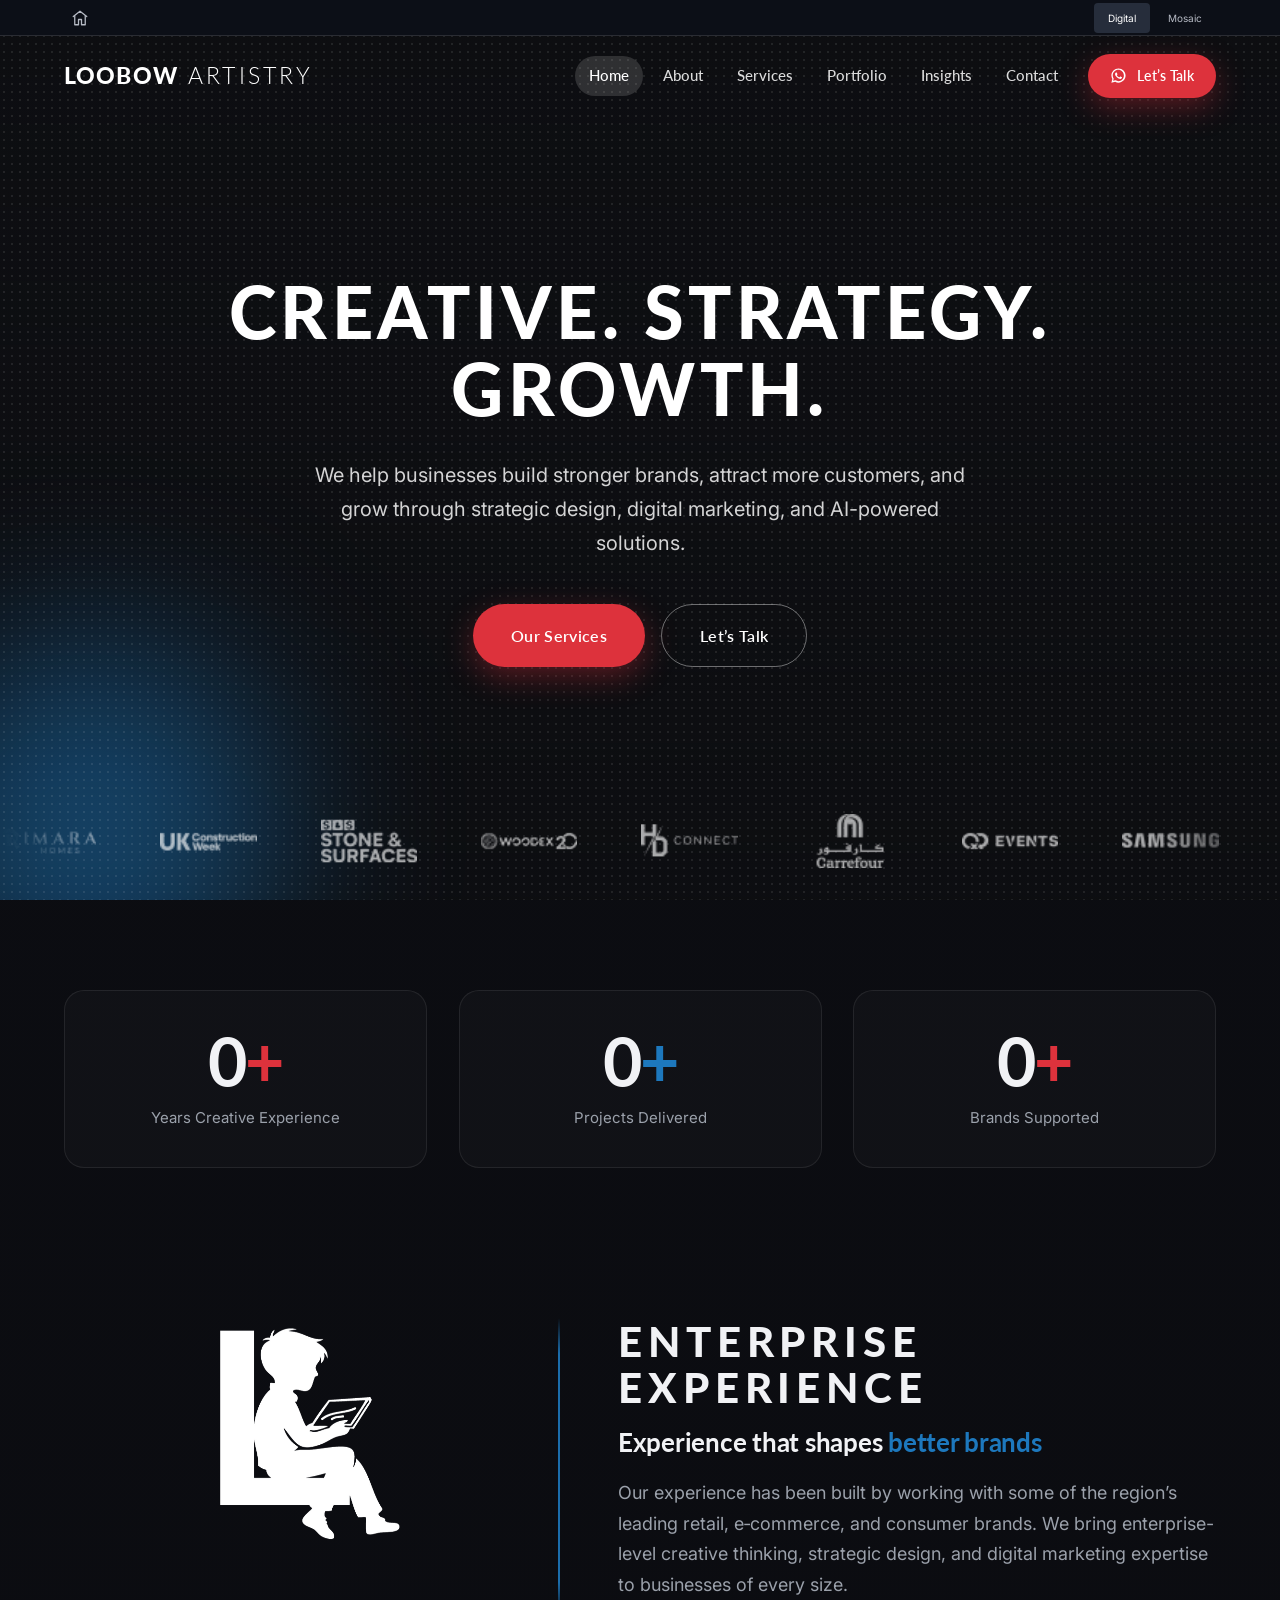
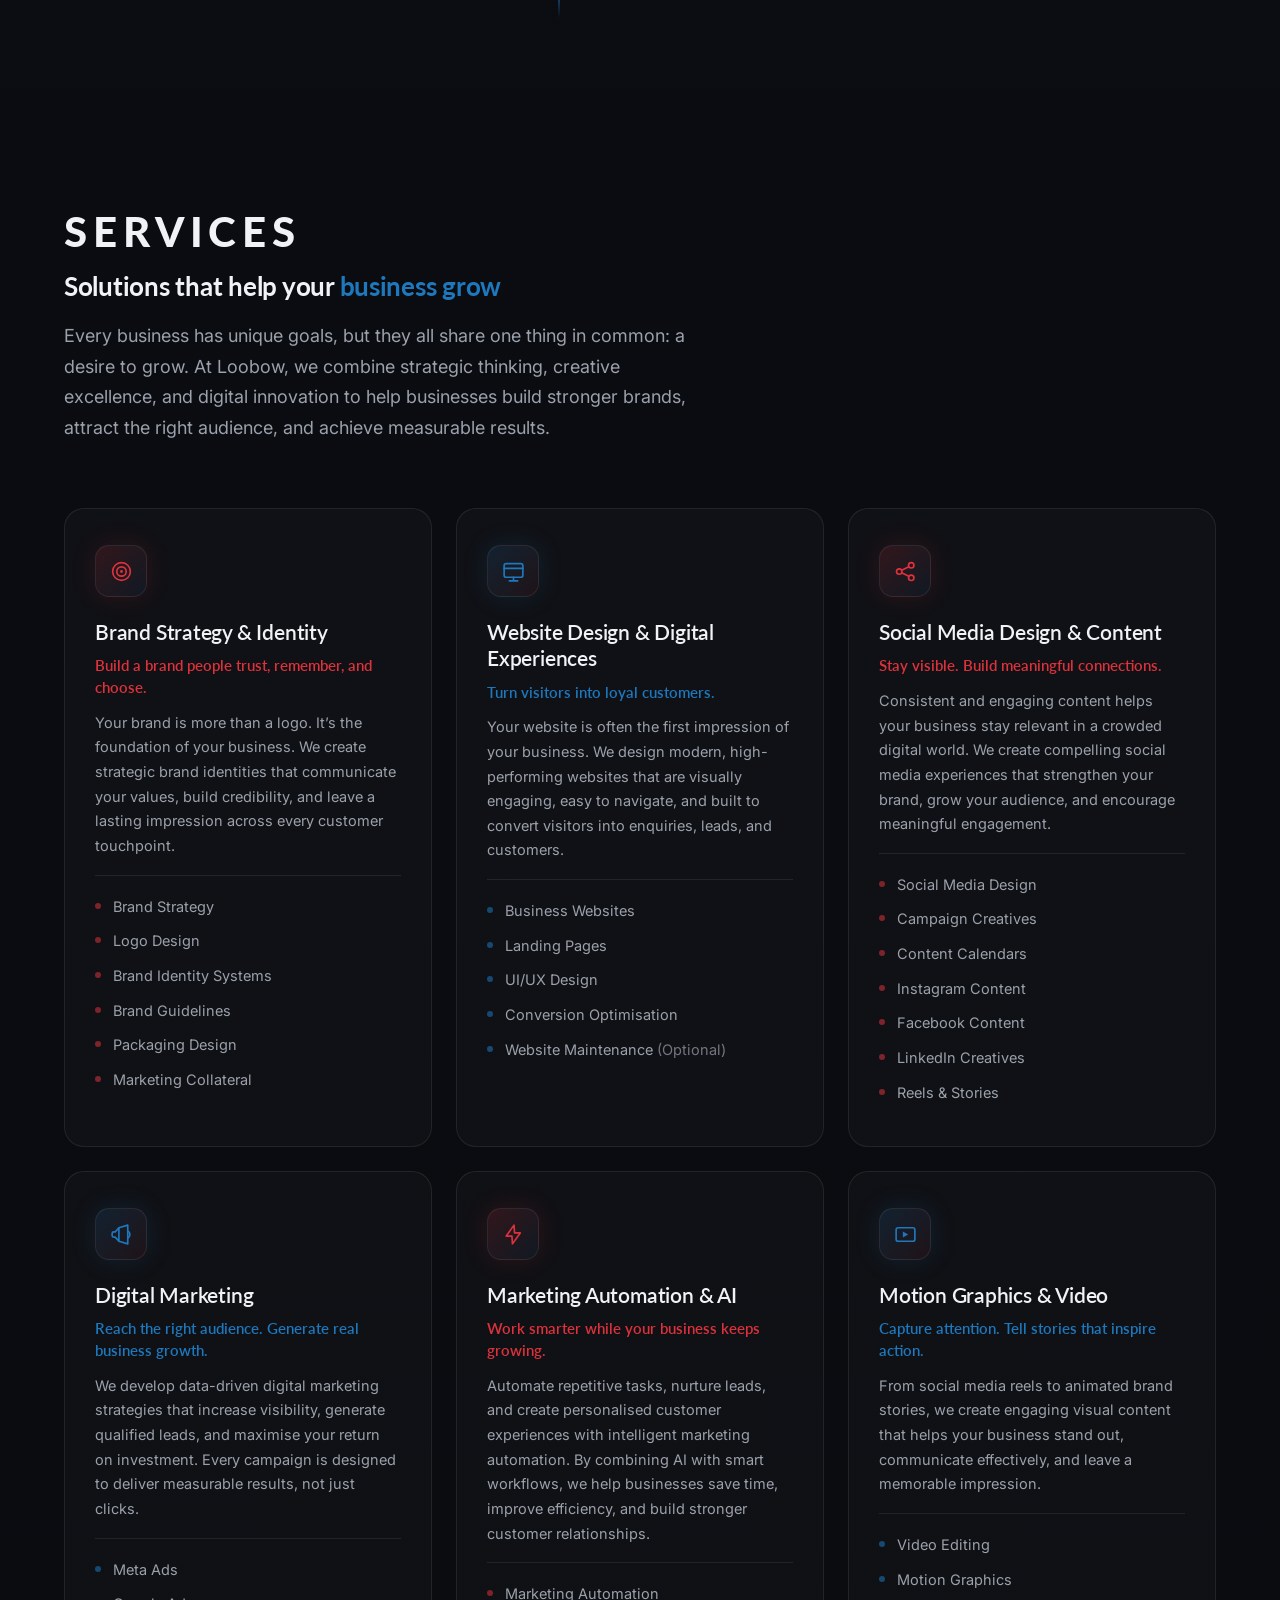
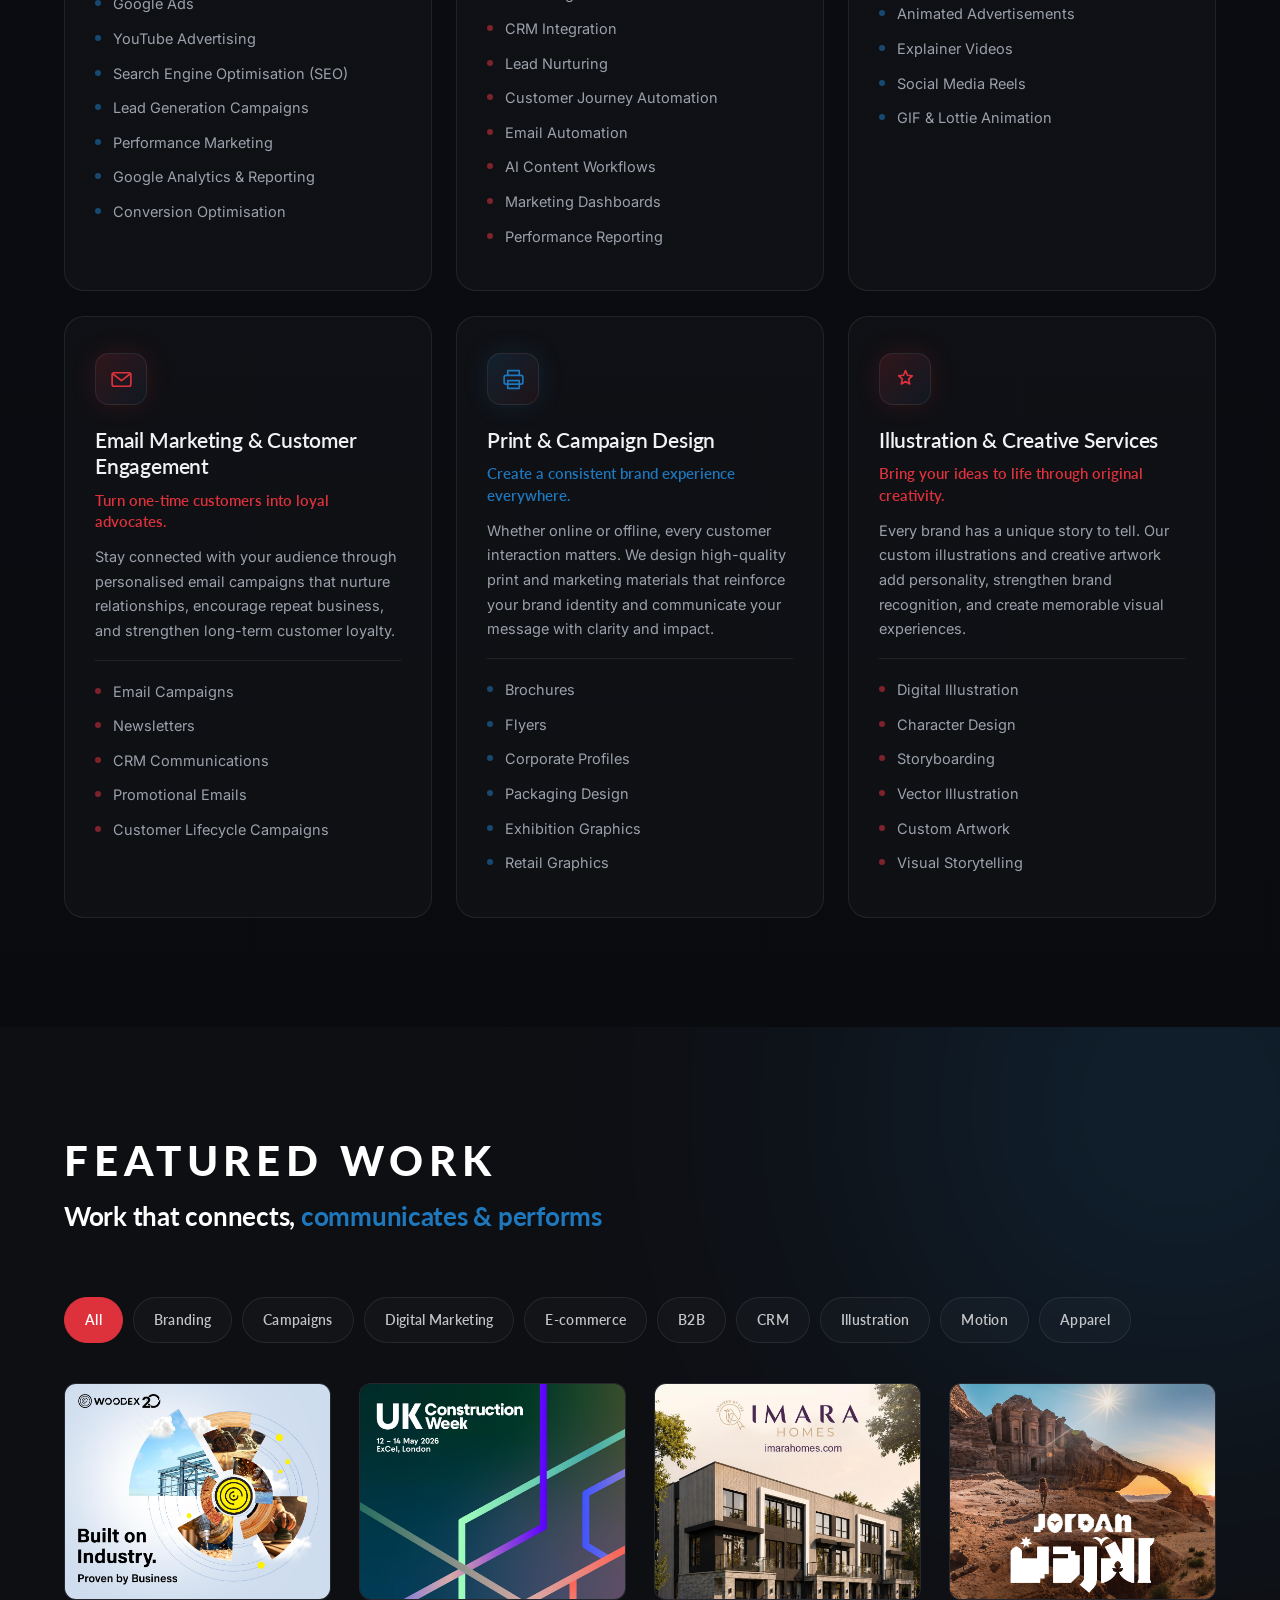
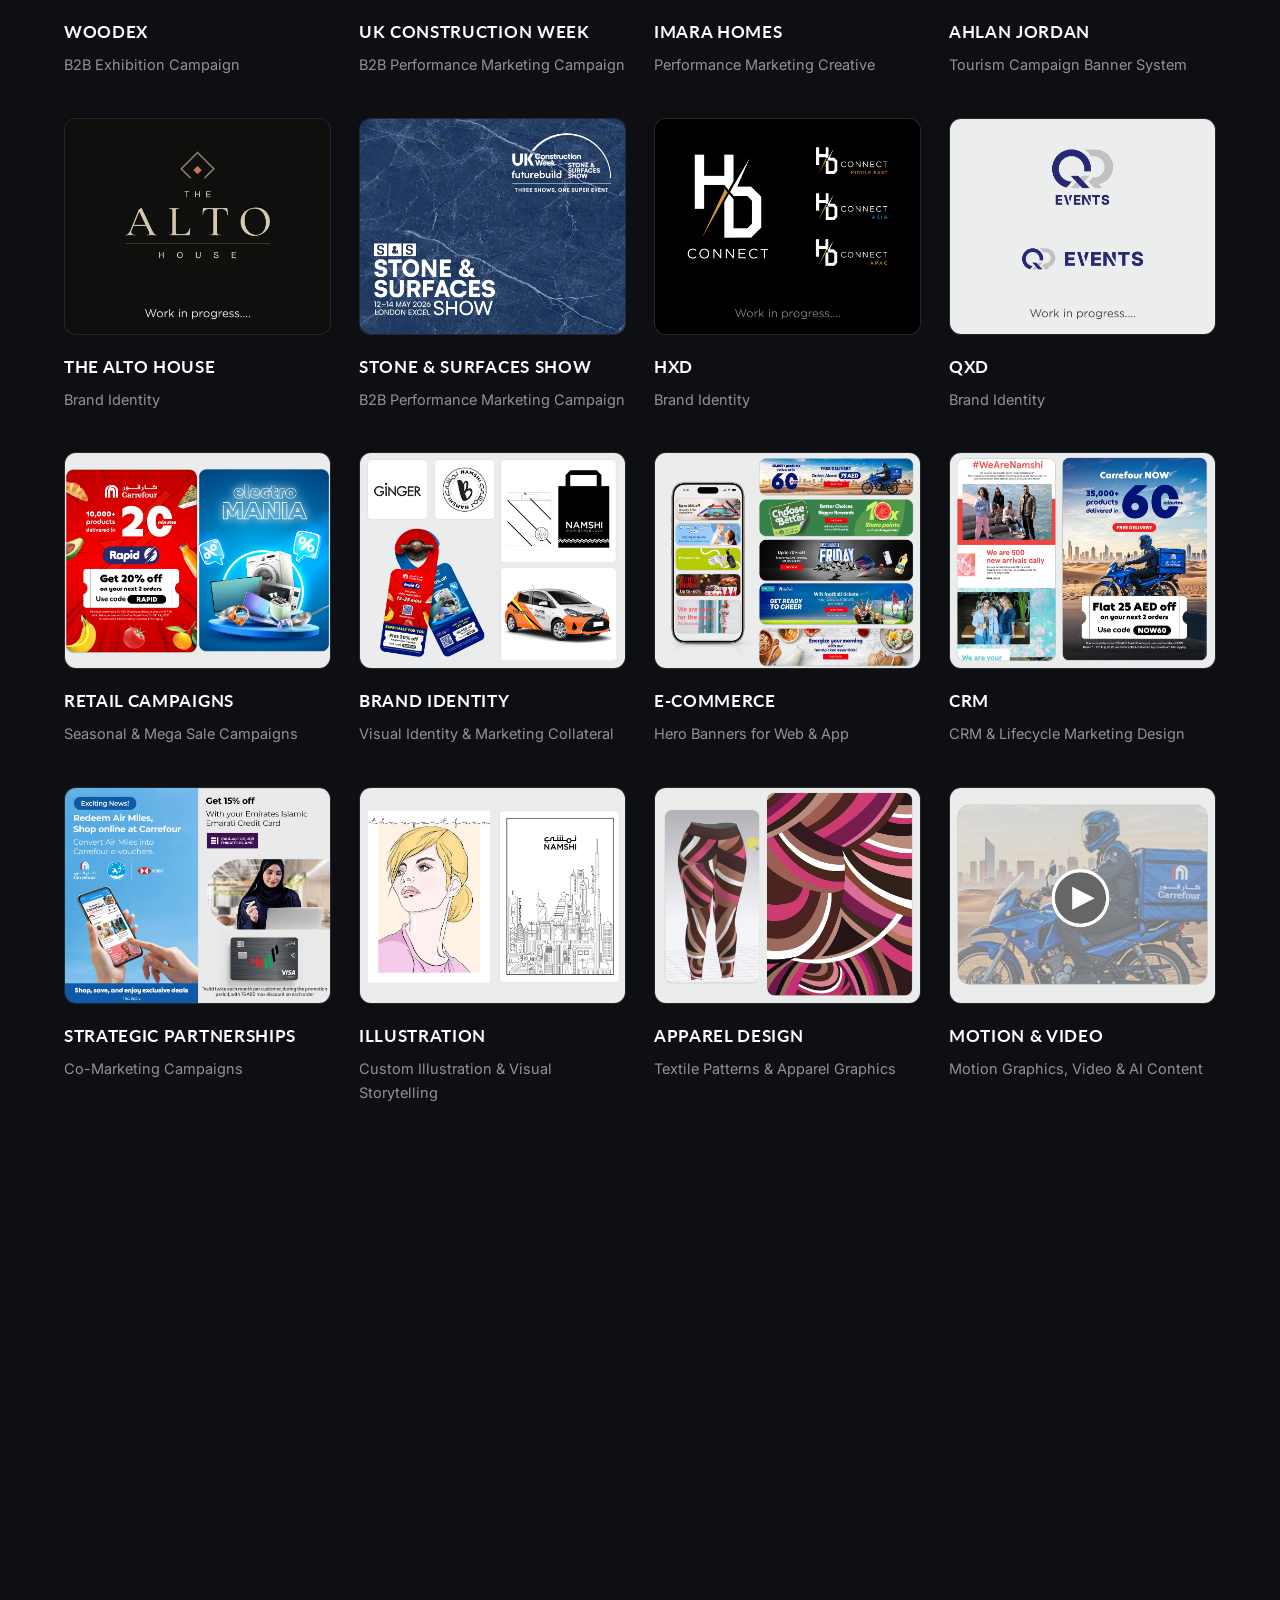
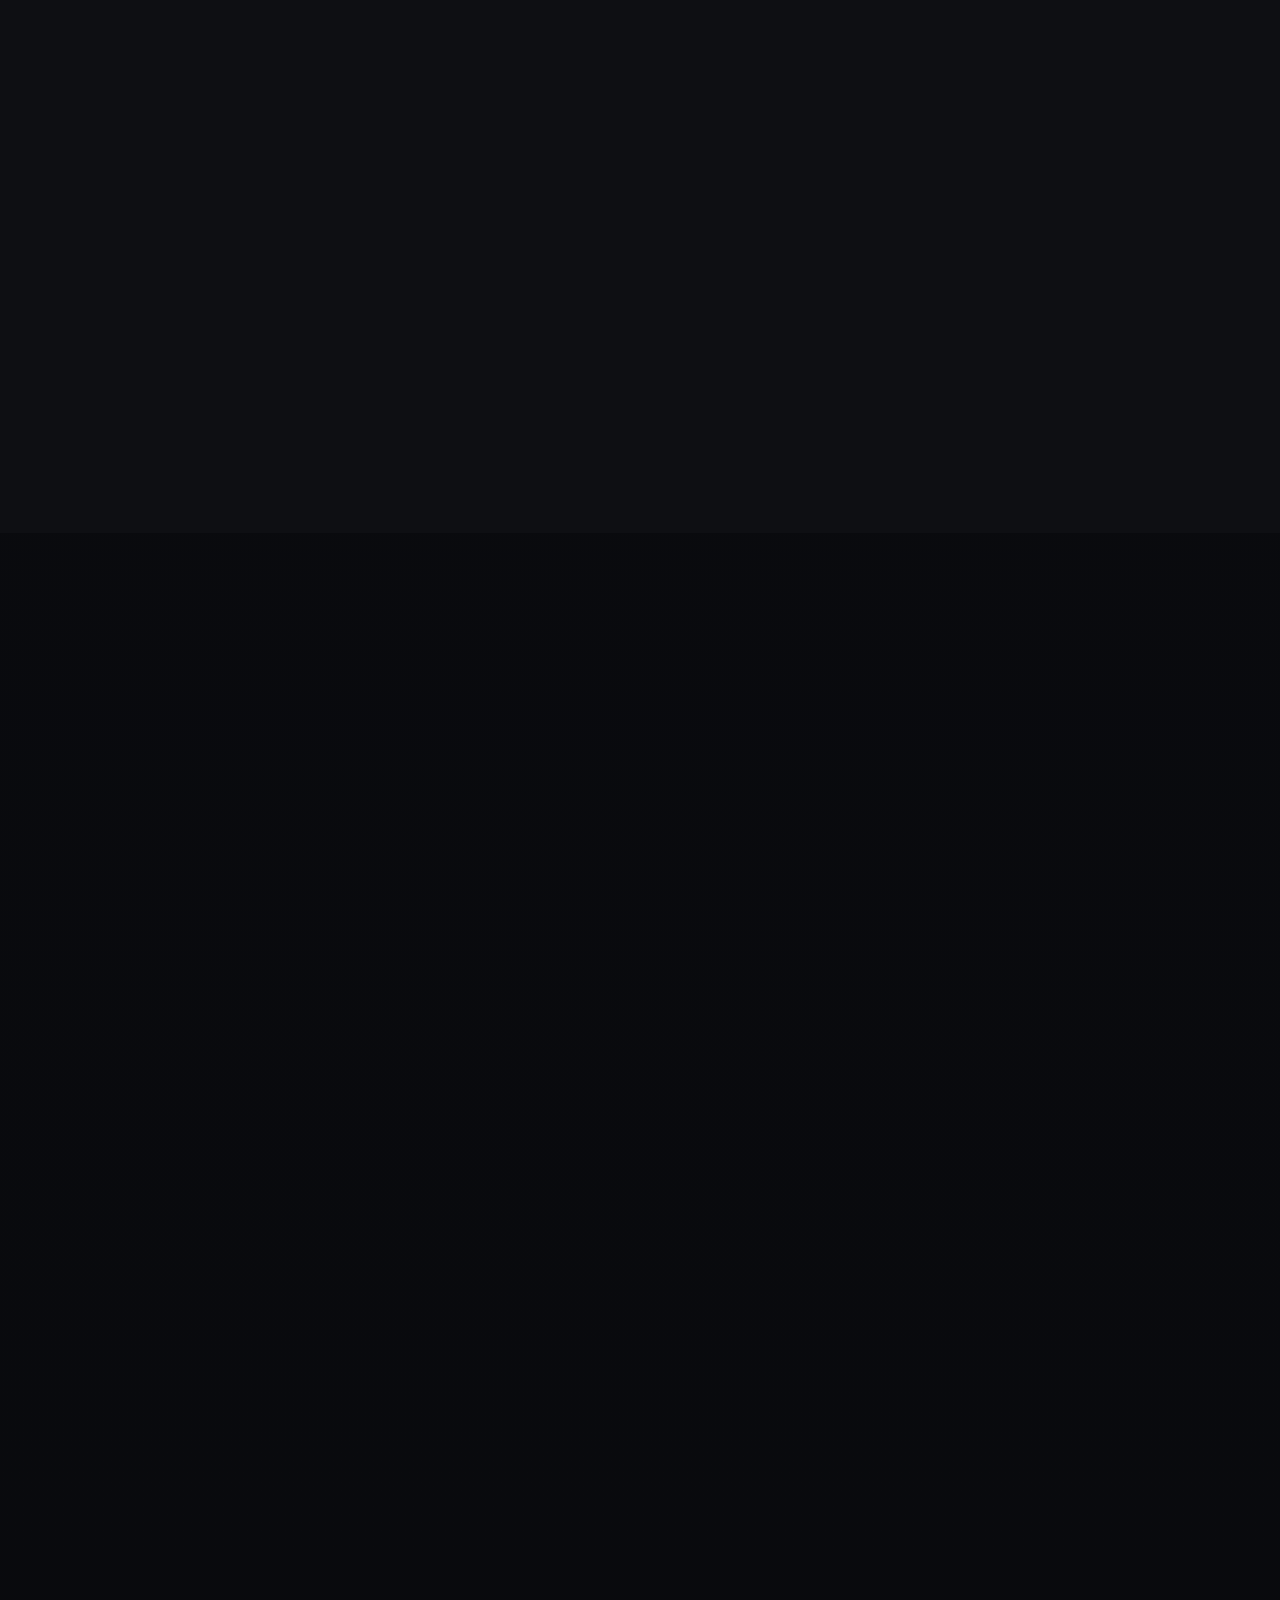
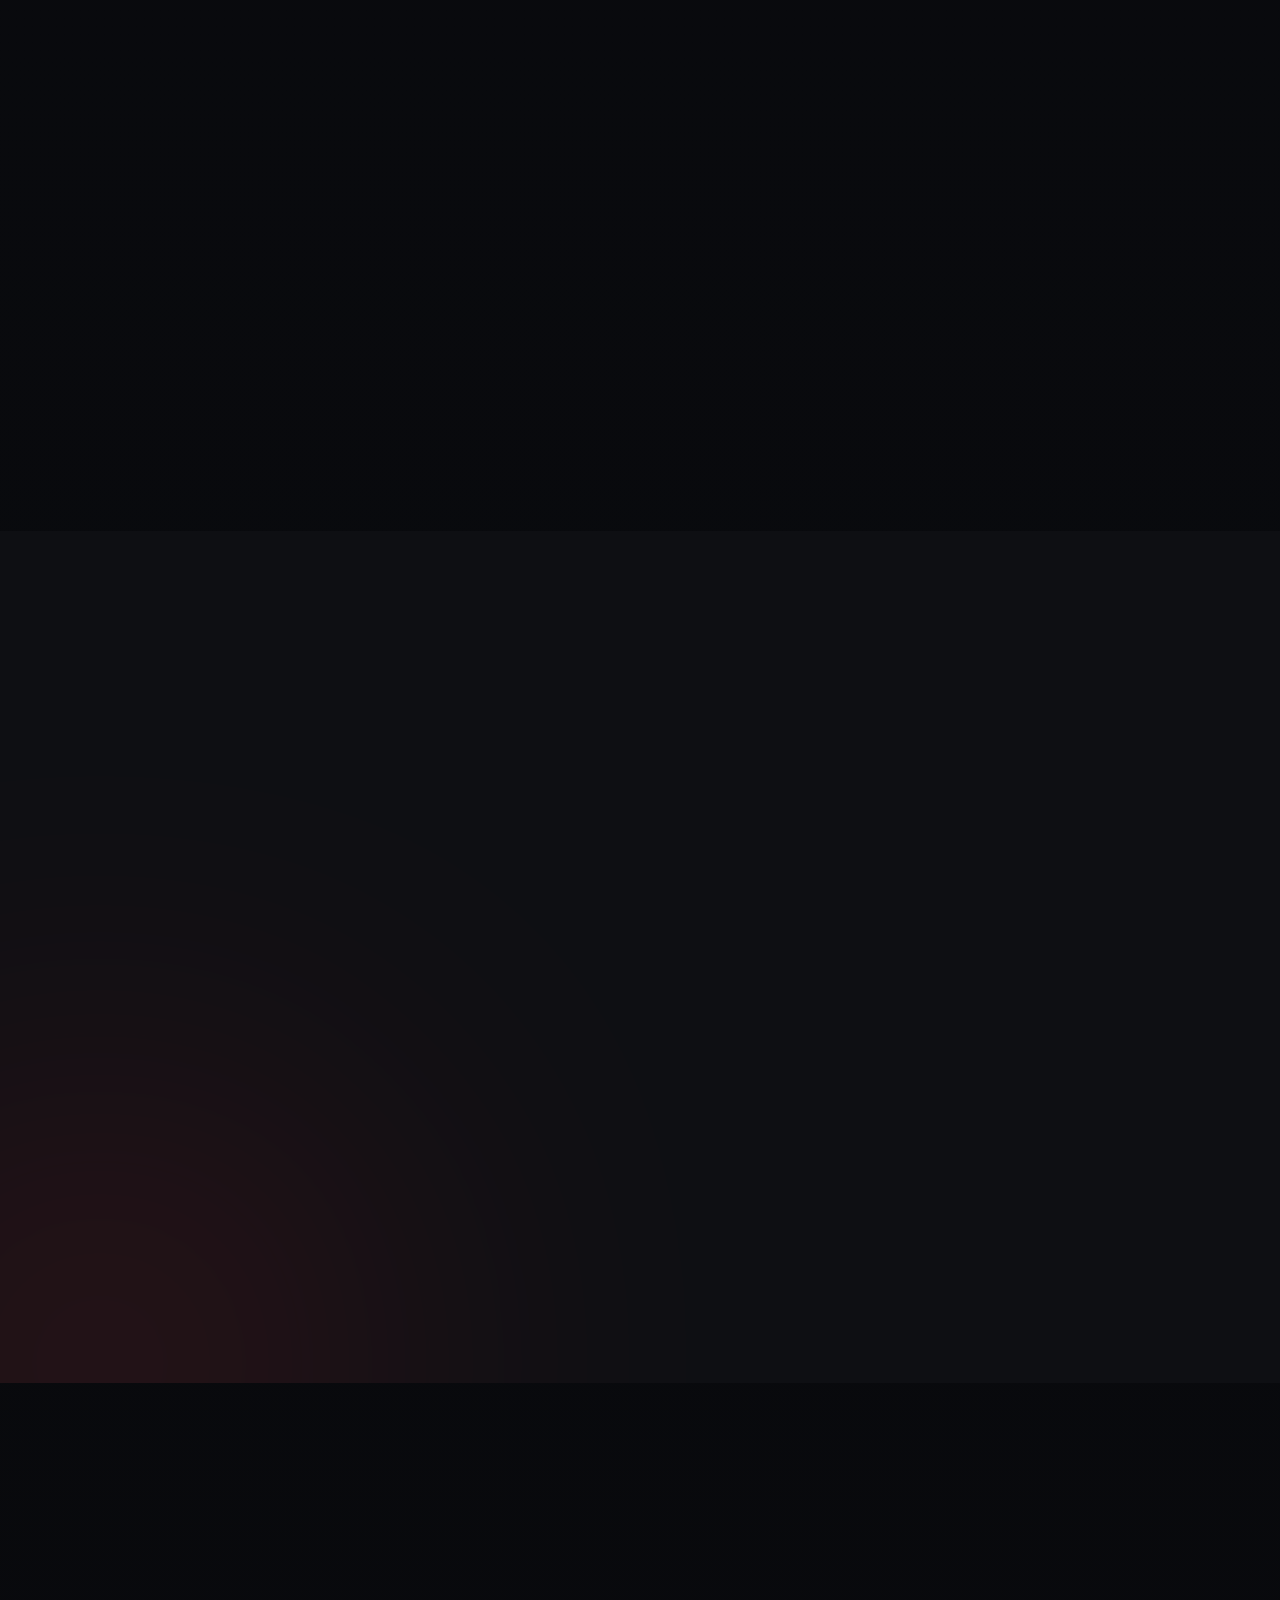
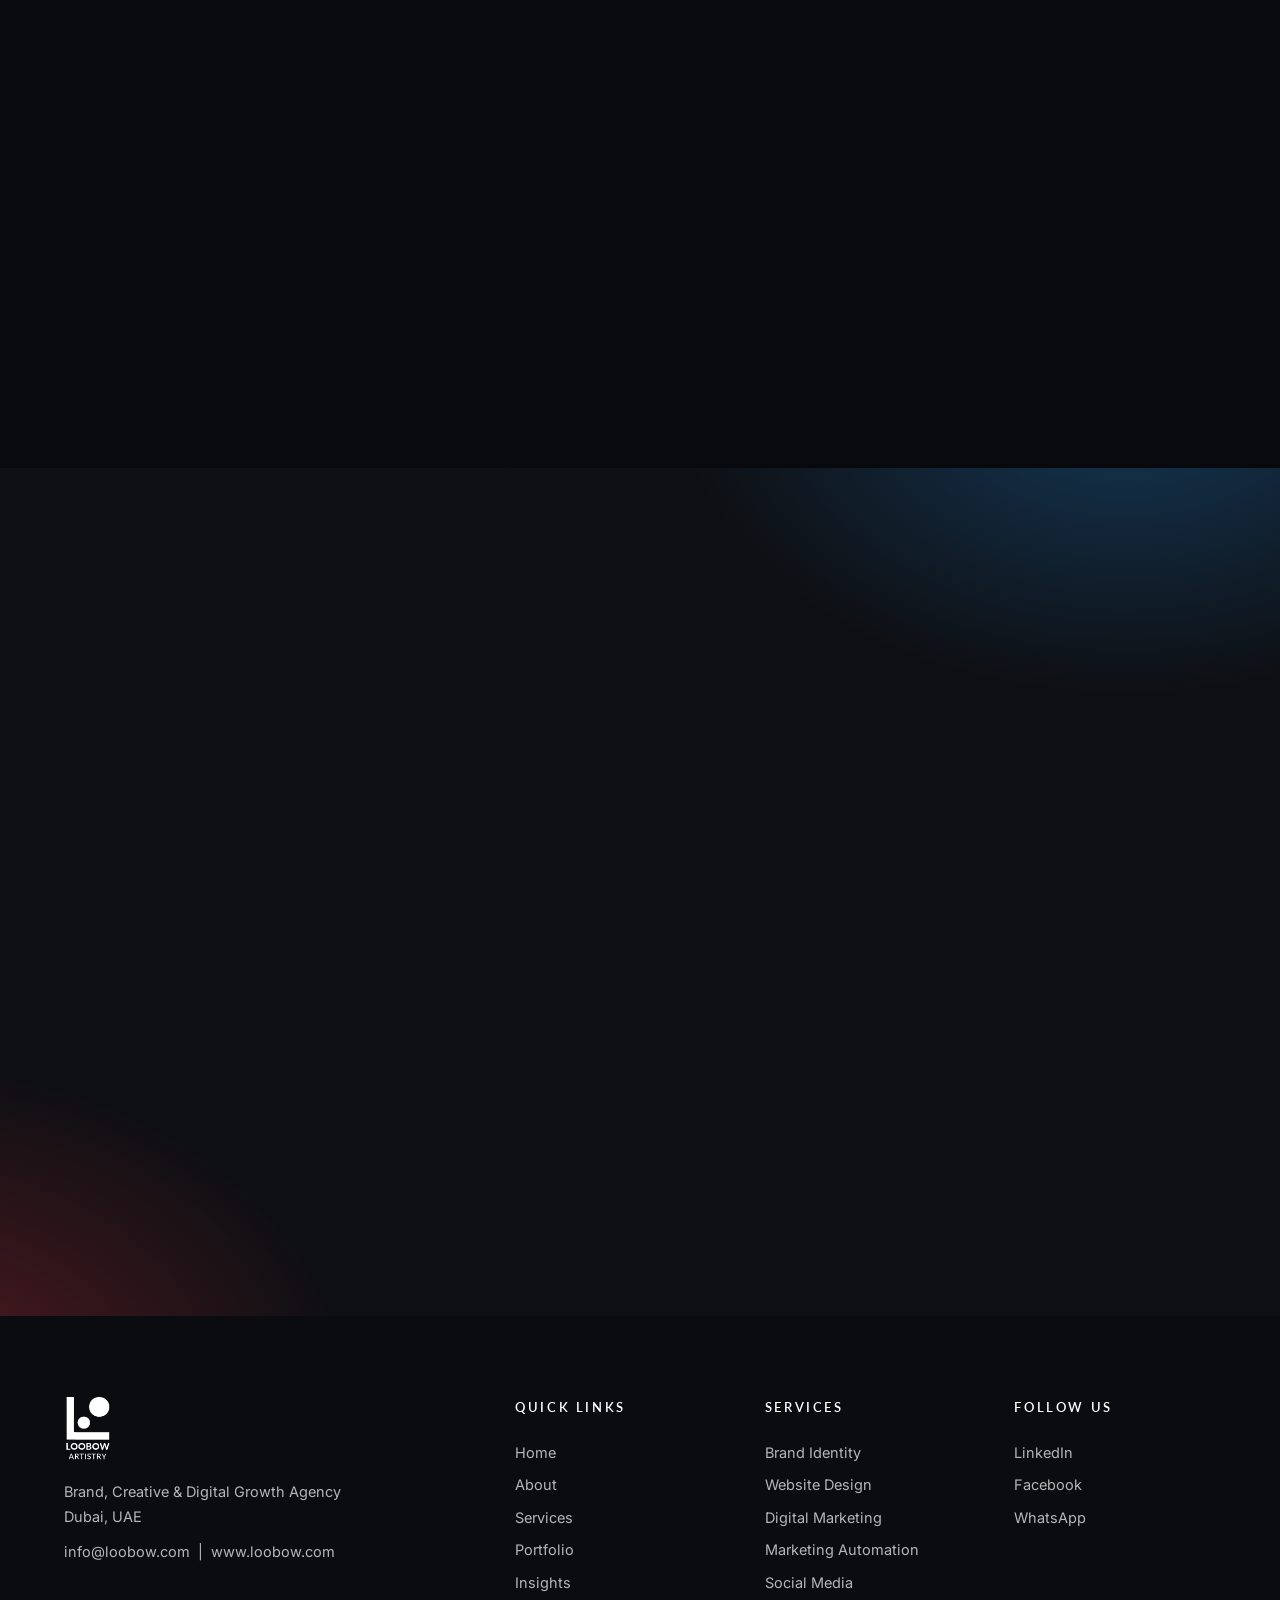
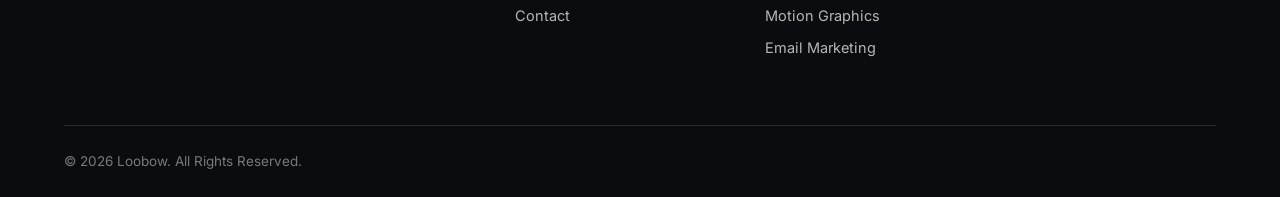
==== digital.html @ 41b62818 "loobow mosaic" ====
<!DOCTYPE html>
<html lang="en">

<head>
  <meta charset="utf-8">
  <title>Loobow — Brand, Creative &amp; Digital Growth Agency</title>
  <meta content="IE=edge" http-equiv="X-UA-Compatible">
  <meta content="width=device-width, initial-scale=1" name="viewport">
  <meta name="description"
    content="Loobow is a brand, creative & digital growth agency in Dubai. We help businesses build stronger brands, attract more customers, and grow through strategic design, digital marketing, and AI-powered solutions.">
  <meta property="og:title" content="Loobow — Brand, Creative & Digital Growth Agency">
  <meta property="og:description"
    content="Creative. Strategy. Growth. Strategic design, digital marketing and AI-powered solutions for businesses of every size.">
  <meta property="og:image" content="https://loobow.com/images/social-preview.png">
  <meta property="og:url" content="https://loobow.com/digital">
  <link rel="canonical" href="https://loobow.com/digital">
  <meta property="og:type" content="website">

  <link rel="icon" href="/favicon.ico" type="image/x-icon">

  <!-- Fonts -->
  <link rel="preconnect" href="https://fonts.googleapis.com">
  <link rel="preconnect" href="https://fonts.gstatic.com" crossorigin>
  <link
    href="https://fonts.googleapis.com/css2?family=Lato:wght@300;400;700;900&family=Inter:wght@400;500;600;700&display=swap"
    rel="stylesheet">
  <link
    href="https://fonts.googleapis.com/css2?family=Inter:ital,opsz,wght@0,14..32,100..900;1,14..32,100..900&display=swap"
    rel="stylesheet">

  <link href="css/agency.css" rel="stylesheet">
  <link href="css/divisions.css" rel="stylesheet">
</head>

<body class="digital-page">

  <nav class="division-bar" aria-label="Loobow divisions">
    <div class="division-bar-inner">
      <a class="division-home" href="/" aria-label="Loobow home" title="Loobow home"><svg viewBox="0 0 24 24" fill="none" stroke="currentColor" stroke-width="1.7" stroke-linecap="round" stroke-linejoin="round" aria-hidden="true" focusable="false"><path d="m3 10 9-7 9 7" /><path d="M5 9v12h5v-7h4v7h5V9" /></svg></a>
      <div class="division-options">
        <a class="division-link" href="/digital" aria-current="page">Digital</a>
        <a class="division-link" href="/mosaic">Mosaic</a>
      </div>
    </div>
  </nav>

  <!-- ======= PRELOADER ======= -->
  <div id="preloader">
    <video autoplay muted loop playsinline aria-label="Loading Loobow">
      <source src="images/mockup_454_825.webm" type="video/webm">
    </video>
  </div>

  <!-- ======= HEADER ======= -->
  <header class="site-header" id="siteHeader">
    <div class="header-inner">
      <a href="#home" class="brand" data-scroll aria-label="Loobow Artistry — home">
        <span class="brand-text">LOOBOW<em>ARTISTRY</em></span>
      </a>

      <nav class="main-nav" id="mainNav" aria-label="Primary">
        <a href="#home" data-scroll class="nav-link is-active">Home</a>
        <a href="#about" data-scroll class="nav-link">About</a>
        <a href="#services" data-scroll class="nav-link">Services</a>
        <a href="#work" data-scroll class="nav-link">Portfolio</a>
        <a href="#insights" data-scroll class="nav-link">Insights</a>
        <a href="#contact" data-scroll class="nav-link">Contact</a>
        <a href="https://wa.me/971557991690" target="_blank" rel="noopener" class="btn btn-primary btn-nav">
          <svg class="wa-icon" xmlns="http://www.w3.org/2000/svg" viewBox="0 0 32 32" fill="currentColor"
            aria-hidden="true">
            <path
              d="M16 2.667c-7.36 0-13.333 5.973-13.333 13.333 0 2.347.64 4.64 1.84 6.64l-1.92 7.04 7.2-1.893c1.92 1.067 4.093 1.627 6.213 1.627 7.36 0 13.333-5.973 13.333-13.333S23.36 2.667 16 2.667zm0 24c-1.947 0-3.84-.52-5.493-1.507l-.4-.24-4.267 1.12 1.147-4.147-.267-.427c-1.04-1.667-1.6-3.587-1.6-5.6 0-5.787 4.72-10.507 10.507-10.507s10.507 4.72 10.507 10.507S21.787 26.667 16 26.667zm5.867-7.627c-.32-.16-1.893-.933-2.187-1.04-.293-.107-.507-.16-.72.16-.213.32-.827 1.04-1.013 1.253-.187.213-.373.24-.693.08-.32-.16-1.347-.497-2.56-1.587-.947-.84-1.587-1.88-1.773-2.2-.187-.32-.02-.493.14-.653.147-.147.32-.373.48-.56.16-.187.213-.32.32-.533.107-.213.053-.4-.027-.56-.08-.16-.72-1.733-.987-2.373-.26-.627-.52-.547-.72-.547-.187 0-.4-.027-.613-.027-.213 0-.56.08-.853.4-.293.32-1.12 1.093-1.12 2.667 0 1.573 1.147 3.093 1.307 3.307.16.213 2.253 3.44 5.467 4.827.76.327 1.353.52 1.813.667.76.24 1.453.207 2 .127.613-.093 1.893-.773 2.16-1.52.267-.747.267-1.387.187-1.52-.08-.133-.293-.213-.613-.373z" />
          </svg>
          Let&rsquo;s Talk
        </a>
      </nav>

      <button class="nav-toggle" id="navToggle" aria-label="Open menu" aria-expanded="false">
        <span></span><span></span><span></span>
      </button>
    </div>
  </header>

  <!-- ======= HERO ======= -->
  <section class="hero" id="home">
    <div class="hero-bg" aria-hidden="true">
      <video class="hero-bg-image" autoplay muted loop playsinline preload="auto"
        poster="images/herobanner.jpeg">
        <source src="images/option2_vdo.mp4" type="video/mp4">
      </video>
      <!-- Existing dark/color overlay -->
    <div class="hero-bg-overlay"></div>
    
    <!-- ADD THIS LINE FOR THE DOTS EFFECT -->
    <div class="hero-dots-overlay"></div>
    
    <span class="hero-orb hero-orb--blue"></span>
    </div>

    <div class="container hero-content">
      <h1 class="hero-title reveal">Creative. Strategy. Growth.</h1>

      <p class="hero-sub reveal" style="--d:.12s">
        We help businesses build stronger brands, attract more customers, and grow through
        strategic design, digital marketing, and AI-powered solutions.
      </p>

      <div class="hero-actions reveal" style="--d:.24s">
        <a href="#services" data-scroll class="btn btn-primary btn-lg">Our Services</a>
        <a href="#contact" data-scroll class="btn btn-ghost btn-lg">Let&rsquo;s Talk</a>
      </div>
    </div>

    <div class="hero-logos" aria-label="Clients we&rsquo;ve worked with">
      <div class="hero-logos-track">
        <img src="images/Clients_loobow/01_Imara%20homes.png" alt="Imara Homes">
        <img src="images/Clients_loobow/02_UKCW.png" alt="UK Construction Week">
        <img src="images/Clients_loobow/03_S&amp;S.png" alt="Stone &amp; Surfaces Show">
        <img src="images/Clients_loobow/04_Woodex.png" alt="Woodex">
        <img src="images/Clients_loobow/05_HXD.png" alt="HxD">
        <img src="images/Clients_loobow/06_carrefour.png" alt="Carrefour">
        <img src="images/Clients_loobow/07_QXD.png" alt="QxD">
        <img src="images/Clients_loobow/08_Samsung.png" alt="Samsung">
        <img src="images/Clients_loobow/08_almureb.png" alt="Al Mureb">
        <img src="images/Clients_loobow/09_baskinrobbins.png" alt="Baskin Robbins">
        <img src="images/Clients_loobow/10_Namshi.png" alt="Namshi">
        <img src="images/Clients_loobow/11_nescafe.png" alt="Nescafé">
        <img src="images/Clients_loobow/12_nestle.png" alt="Nestlé">
        <!-- duplicate set, hidden from a11y tree: makes the -50% loop seamless -->
        <img src="images/Clients_loobow/01_Imara%20homes.png" alt="" aria-hidden="true">
        <img src="images/Clients_loobow/02_UKCW.png" alt="" aria-hidden="true">
        <img src="images/Clients_loobow/03_S&amp;S.png" alt="" aria-hidden="true">
        <img src="images/Clients_loobow/04_Woodex.png" alt="" aria-hidden="true">
        <img src="images/Clients_loobow/05_HXD.png" alt="" aria-hidden="true">
        <img src="images/Clients_loobow/06_carrefour.png" alt="" aria-hidden="true">
        <img src="images/Clients_loobow/07_QXD.png" alt="" aria-hidden="true">
        <img src="images/Clients_loobow/08_Samsung.png" alt="" aria-hidden="true">
        <img src="images/Clients_loobow/08_almureb.png" alt="" aria-hidden="true">
        <img src="images/Clients_loobow/09_baskinrobbins.png" alt="" aria-hidden="true">
        <img src="images/Clients_loobow/10_Namshi.png" alt="" aria-hidden="true">
        <img src="images/Clients_loobow/11_nescafe.png" alt="" aria-hidden="true">
        <img src="images/Clients_loobow/12_nestle.png" alt="" aria-hidden="true">
      </div>
    </div>
  </section>

  <!-- ======= TRUST INDICATORS ======= -->
  <section class="stats" id="stats">
    <div class="container">
      <div class="stats-grid">
        <div class="stat reveal">
          <div class="stat-number"><span class="count" data-count="10">0</span><span class="stat-plus">+</span></div>
          <p class="stat-label">Years Creative Experience</p>
        </div>
        <div class="stat reveal" style="--d:.1s">
          <div class="stat-number"><span class="count" data-count="150">0</span><span class="stat-plus">+</span></div>
          <p class="stat-label">Projects Delivered</p>
        </div>
        <div class="stat reveal" style="--d:.2s">
          <div class="stat-number"><span class="count" data-count="60">0</span><span class="stat-plus">+</span></div>
          <p class="stat-label">Brands Supported</p>
        </div>
      </div>
    </div>
  </section>

  <!-- ======= ENTERPRISE EXPERIENCE / ABOUT ======= -->
  <section class="about" id="about">
    <div class="container">
      <div class="about-grid">
        <!-- `reveal` sits on the video, not the wrapper: a wrapper with the reveal
             transform would isolate the blend group and the clip's baked-in black
             could never blend away against the page. -->
        <div class="about-media">
          <video class="about-gif reveal" autoplay muted loop playsinline preload="auto"
            aria-label="Loobow boy drawing on a tablet">
            <source src="images/mockup_454_825.webm" type="video/webm">
          </video>
        </div>
        

        <div class="about-copy">
          <p class="eyebrow reveal">Enterprise Experience</p>
          <h2 class="section-title reveal">Experience that shapes <em>better brands</em></h2>
          <p class="lead reveal">
            Our experience has been built by working with some of the region&rsquo;s leading retail, e&#8209;commerce,
            and consumer brands. We bring enterprise-level creative thinking, strategic design, and digital
            marketing expertise to businesses of every size.
          </p>
          
        </div>
      </div>
    </div>
  </section>

  <!-- ======= SERVICES ======= -->
  <section class="services" id="services">
    <div class="container">
      <div class="section-head">
        <p class="eyebrow reveal">Services</p>
        <h2 class="section-title reveal">Solutions that help your <em>business grow</em></h2>
        <p class="lead reveal">
          Every business has unique goals, but they all share one thing in common: a desire to grow.
          At Loobow, we combine strategic thinking, creative excellence, and digital innovation to help
          businesses build stronger brands, attract the right audience, and achieve measurable results.
        </p>
      </div>

      <div class="services-grid">
        <article class="service-card reveal">
          <div class="service-icon" aria-hidden="true">
            <svg viewBox="0 0 24 24" fill="none" stroke="currentColor" stroke-width="1.6" stroke-linecap="round"
              stroke-linejoin="round">
              <circle cx="12" cy="12" r="8.5" />
              <circle cx="12" cy="12" r="4.5" />
              <circle cx="12" cy="12" r=".6" fill="currentColor" />
            </svg>
          </div>
          <h3>Brand Strategy &amp; Identity</h3>
          <p class="service-tagline">Build a brand people trust, remember, and choose.</p>
          <p class="service-desc">
            Your brand is more than a logo. It&rsquo;s the foundation of your business. We create strategic
            brand identities that communicate your values, build credibility, and leave a lasting impression
            across every customer touchpoint.
          </p>
          <ul>
            <li>Brand Strategy</li>
            <li>Logo Design</li>
            <li>Brand Identity Systems</li>
            <li>Brand Guidelines</li>
            <li>Packaging Design</li>
            <li>Marketing Collateral</li>
          </ul>
        </article>

        <article class="service-card reveal" style="--d:.08s">
          <div class="service-icon" aria-hidden="true">
            <svg viewBox="0 0 24 24" fill="none" stroke="currentColor" stroke-width="1.6" stroke-linecap="round"
              stroke-linejoin="round">
              <rect x="3" y="4.5" width="18" height="13" rx="2" />
              <path d="M3 9h18M8 21h8M12 17.5V21" />
            </svg>
          </div>
          <h3>Website Design &amp; Digital Experiences</h3>
          <p class="service-tagline">Turn visitors into loyal customers.</p>
          <p class="service-desc">
            Your website is often the first impression of your business. We design modern, high-performing
            websites that are visually engaging, easy to navigate, and built to convert visitors into
            enquiries, leads, and customers.
          </p>
          <ul>
            <li>Business Websites</li>
            <li>Landing Pages</li>
            <li>UI/UX Design</li>
            <li>Conversion Optimisation</li>
            <li>Website Maintenance <em>(Optional)</em></li>
          </ul>
        </article>

        <article class="service-card reveal" style="--d:.16s">
          <div class="service-icon" aria-hidden="true">
            <svg viewBox="0 0 24 24" fill="none" stroke="currentColor" stroke-width="1.6" stroke-linecap="round"
              stroke-linejoin="round">
              <circle cx="6" cy="12" r="2.6" />
              <circle cx="17.5" cy="6" r="2.6" />
              <circle cx="17.5" cy="18" r="2.6" />
              <path d="M8.3 10.7l6.9-3.3M8.3 13.3l6.9 3.3" />
            </svg>
          </div>
          <h3>Social Media Design &amp; Content</h3>
          <p class="service-tagline">Stay visible. Build meaningful connections.</p>
          <p class="service-desc">
            Consistent and engaging content helps your business stay relevant in a crowded digital world.
            We create compelling social media experiences that strengthen your brand, grow your audience,
            and encourage meaningful engagement.
          </p>
          <ul>
            <li>Social Media Design</li>
            <li>Campaign Creatives</li>
            <li>Content Calendars</li>
            <li>Instagram Content</li>
            <li>Facebook Content</li>
            <li>LinkedIn Creatives</li>
            <li>Reels &amp; Stories</li>
          </ul>
        </article>

        <article class="service-card reveal" style="--d:.24s">
          <div class="service-icon" aria-hidden="true">
            <svg viewBox="0 0 24 24" fill="none" stroke="currentColor" stroke-width="1.6" stroke-linecap="round"
              stroke-linejoin="round">
              <path d="M3 11v2a1.5 1.5 0 0 0 1.5 1.5H6l3.5 4V5.5L6 9.5H4.5A1.5 1.5 0 0 0 3 11z" />
              <path d="M9.5 5.5L18 3v18l-8.5-2.5" />
              <path d="M18 8.5a4 4 0 0 1 0 7" />
            </svg>
          </div>
          <h3>Digital Marketing</h3>
          <p class="service-tagline">Reach the right audience. Generate real business growth.</p>
          <p class="service-desc">
            We develop data-driven digital marketing strategies that increase visibility, generate qualified
            leads, and maximise your return on investment. Every campaign is designed to deliver measurable
            results, not just clicks.
          </p>
          <ul>
            <li>Meta Ads</li>
            <li>Google Ads</li>
            <li>YouTube Advertising</li>
            <li>Search Engine Optimisation (SEO)</li>
            <li>Lead Generation Campaigns</li>
            <li>Performance Marketing</li>
            <li>Google Analytics &amp; Reporting</li>
            <li>Conversion Optimisation</li>
          </ul>
        </article>

        <article class="service-card reveal" style="--d:.32s">
          <div class="service-icon" aria-hidden="true">
            <svg viewBox="0 0 24 24" fill="none" stroke="currentColor" stroke-width="1.6" stroke-linecap="round"
              stroke-linejoin="round">
              <path d="M12.5 3L5 13.5h5.5L11 21l7.5-10.5H13z" />
            </svg>
          </div>
          <h3>Marketing Automation &amp; AI</h3>
          <p class="service-tagline">Work smarter while your business keeps growing.</p>
          <p class="service-desc">
            Automate repetitive tasks, nurture leads, and create personalised customer experiences with
            intelligent marketing automation. By combining AI with smart workflows, we help businesses save
            time, improve efficiency, and build stronger customer relationships.
          </p>
          <ul>
            <li>Marketing Automation</li>
            <li>CRM Integration</li>
            <li>Lead Nurturing</li>
            <li>Customer Journey Automation</li>
            <li>Email Automation</li>
            <li>AI Content Workflows</li>
            <li>Marketing Dashboards</li>
            <li>Performance Reporting</li>
          </ul>
        </article>

        <article class="service-card reveal" style="--d:.4s">
          <div class="service-icon" aria-hidden="true">
            <svg viewBox="0 0 24 24" fill="none" stroke="currentColor" stroke-width="1.6" stroke-linecap="round"
              stroke-linejoin="round">
              <rect x="3" y="5.5" width="18" height="13" rx="2" />
              <path d="M9.5 9.2v5.6l5-2.8-5-2.8z" fill="currentColor" stroke="none" />
            </svg>
          </div>
          <h3>Motion Graphics &amp; Video</h3>
          <p class="service-tagline">Capture attention. Tell stories that inspire action.</p>
          <p class="service-desc">
            From social media reels to animated brand stories, we create engaging visual content that helps
            your business stand out, communicate effectively, and leave a memorable impression.
          </p>
          <ul>
            <li>Video Editing</li>
            <li>Motion Graphics</li>
            <li>Animated Advertisements</li>
            <li>Explainer Videos</li>
            <li>Social Media Reels</li>
            <li>GIF &amp; Lottie Animation</li>
          </ul>
        </article>

        <article class="service-card reveal" style="--d:.48s">
          <div class="service-icon" aria-hidden="true">
            <svg viewBox="0 0 24 24" fill="none" stroke="currentColor" stroke-width="1.6" stroke-linecap="round"
              stroke-linejoin="round">
              <rect x="3" y="5.5" width="18" height="13" rx="2" />
              <path d="M3.5 6.5l8.5 6.5 8.5-6.5" />
            </svg>
          </div>
          <h3>Email Marketing &amp; Customer Engagement</h3>
          <p class="service-tagline">Turn one-time customers into loyal advocates.</p>
          <p class="service-desc">
            Stay connected with your audience through personalised email campaigns that nurture
            relationships, encourage repeat business, and strengthen long-term customer loyalty.
          </p>
          <ul>
            <li>Email Campaigns</li>
            <li>Newsletters</li>
            <li>CRM Communications</li>
            <li>Promotional Emails</li>
            <li>Customer Lifecycle Campaigns</li>
          </ul>
        </article>

        <article class="service-card reveal" style="--d:.56s">
          <div class="service-icon" aria-hidden="true">
            <svg viewBox="0 0 24 24" fill="none" stroke="currentColor" stroke-width="1.6" stroke-linecap="round"
              stroke-linejoin="round">
              <path d="M6.5 8V3.5h11V8" />
              <rect x="3" y="8" width="18" height="8.5" rx="1.8" />
              <rect x="6.5" y="13" width="11" height="7.5" />
            </svg>
          </div>
          <h3>Print &amp; Campaign Design</h3>
          <p class="service-tagline">Create a consistent brand experience everywhere.</p>
          <p class="service-desc">
            Whether online or offline, every customer interaction matters. We design high-quality print and
            marketing materials that reinforce your brand identity and communicate your message with clarity
            and impact.
          </p>
          <ul>
            <li>Brochures</li>
            <li>Flyers</li>
            <li>Corporate Profiles</li>
            <li>Packaging Design</li>
            <li>Exhibition Graphics</li>
            <li>Retail Graphics</li>
          </ul>
        </article>

        <article class="service-card reveal" style="--d:.64s">
          <div class="service-icon" aria-hidden="true">
            <svg viewBox="0 0 24 24" fill="none" stroke="currentColor" stroke-width="1.6" stroke-linecap="round"
              stroke-linejoin="round">
              <path d="M12 3.5l1.9 4.4 4.6.6-3.5 3.2 1 4.6-4-2.4-4 2.4 1-4.6-3.5-3.2 4.6-.6z" />
            </svg>
          </div>
          <h3>Illustration &amp; Creative Services</h3>
          <p class="service-tagline">Bring your ideas to life through original creativity.</p>
          <p class="service-desc">
            Every brand has a unique story to tell. Our custom illustrations and creative artwork add
            personality, strengthen brand recognition, and create memorable visual experiences.
          </p>
          <ul>
            <li>Digital Illustration</li>
            <li>Character Design</li>
            <li>Storyboarding</li>
            <li>Vector Illustration</li>
            <li>Custom Artwork</li>
            <li>Visual Storytelling</li>
          </ul>
        </article>
      </div>
    </div>
  </section>

  <!-- ======= FEATURED WORK ======= -->
  <section class="work" id="work">
    <div class="container">
      <div class="section-head section-head--light">
        <p class="eyebrow reveal">Featured Work</p>
        <h2 class="section-title reveal">Work that connects, <em>communicates &amp; performs</em></h2>
      </div>

      <div class="work-filters reveal" id="workFilters" role="group" aria-label="Filter work by category">
        <button class="filter-btn is-active" data-filter="all" aria-pressed="true">All</button>
        <button class="filter-btn" data-filter="branding" aria-pressed="false">Branding</button>
        <button class="filter-btn" data-filter="campaigns" aria-pressed="false">Campaigns</button>
        <button class="filter-btn" data-filter="performance-marketing" aria-pressed="false">Digital Marketing</button>
        <button class="filter-btn" data-filter="ecommerce" aria-pressed="false">E-commerce</button>
        <button class="filter-btn" data-filter="b2b" aria-pressed="false">B2B</button>
        <button class="filter-btn" data-filter="crm" aria-pressed="false">CRM</button>
        <button class="filter-btn" data-filter="illustration" aria-pressed="false">Illustration</button>
        <button class="filter-btn" data-filter="motion" aria-pressed="false">Motion</button>
        <button class="filter-btn" data-filter="apparel" aria-pressed="false">Apparel</button>
      </div>

      <!-- Each card carries data-popup: the full-size image(s) opened in the lightbox
           (see #workLightbox at the end of the page). One path shows a single image;
           several paths joined with "|" turn the popup into a carousel. -->
      <div class="work-grid" id="workGrid">
        <article class="work-card" data-category="b2b"
          data-popup="images/Work_popup_images/02_woodex.jpg">
          <div class="work-card-media">
            <img src="images/loobow_worksection_thumbnail/WOODEX.jpg" alt="WOODEX — B2B Exhibition Campaign"
              loading="lazy">
            <span class="work-card-overlay" aria-hidden="true"></span>
            <button class="work-card-more" type="button">View More</button>
          </div>
          <h3 class="work-card-title">WOODEX</h3>
          <p class="work-card-desc">B2B Exhibition Campaign</p>
        </article>

        <article class="work-card" data-category="performance-marketing b2b"
          data-popup="images/Work_popup_images/04_Ukcw.jpg|images/Work_popup_images/UKCW_2.jpeg">
          <div class="work-card-media">
            <img src="images/loobow_worksection_thumbnail/UKCW.jpg"
              alt="UK Construction Week — B2B Performance Marketing Campaign" loading="lazy">
            <span class="work-card-overlay" aria-hidden="true"></span>
            <button class="work-card-more" type="button">View More</button>
          </div>
          <h3 class="work-card-title">UK Construction Week</h3>
          <p class="work-card-desc">B2B Performance Marketing Campaign</p>
        </article>

        <article class="work-card" data-category="performance-marketing"
          data-popup="images/Work_popup_images/03.Imarajpg.jpg">
          <div class="work-card-media">
            <img src="images/loobow_worksection_thumbnail/IMARA.jpg" alt="Imara Homes — Performance Marketing Creative"
              loading="lazy">
            <span class="work-card-overlay" aria-hidden="true"></span>
            <button class="work-card-more" type="button">View More</button>
          </div>
          <h3 class="work-card-title">Imara Homes</h3>
          <p class="work-card-desc">Performance Marketing Creative</p>
        </article>

         <article class="work-card" data-category="performance-marketing"
          data-popup="images/Work_popup_images/04_Jordan.jpg">
          <div class="work-card-media">
            <img src="images/loobow_worksection_thumbnail/Jordan.jpg" alt="Ahlan Jordan — Performance Marketing Creative"
              loading="lazy">
            <span class="work-card-overlay" aria-hidden="true"></span>
            <button class="work-card-more" type="button">View More</button>
          </div>
          <h3 class="work-card-title">Ahlan Jordan</h3>
          <p class="work-card-desc">Tourism Campaign Banner System</p>
        </article>

        <article class="work-card" data-category="branding"
          data-popup="images/loobow_worksection_thumbnail/branding_ALTO.jpg">
          <div class="work-card-media">
            <img src="images/loobow_worksection_thumbnail/branding_ALTO.jpg" alt="The Alto House — Brand Identity" loading="lazy">
            <span class="work-card-overlay" aria-hidden="true"></span>
            <button class="work-card-more" type="button">View More</button>
          </div>
          <h3 class="work-card-title">The Alto House</h3>
          <p class="work-card-desc">Brand Identity</p>
        </article>

        <article class="work-card" data-category="performance-marketing b2b"
          data-popup="images/Work_popup_images/05_SSS.jpg">
          <div class="work-card-media">
            <img src="images/loobow_worksection_thumbnail/sss.jpg"
              alt="Stone &amp; Surfaces Show — B2B Performance Marketing Campaign" loading="lazy">
            <span class="work-card-overlay" aria-hidden="true"></span>
            <button class="work-card-more" type="button">View More</button>
          </div>
          <h3 class="work-card-title">Stone &amp; Surfaces Show</h3>
          <p class="work-card-desc">B2B Performance Marketing Campaign</p>
        </article>

        <article class="work-card" data-category="branding"
          data-popup="images/loobow_worksection_thumbnail/branding_HxD.jpg">
          <div class="work-card-media">
            <img src="images/loobow_worksection_thumbnail/branding_HxD.jpg" alt="HxD — Brand Identity" loading="lazy">
            <span class="work-card-overlay" aria-hidden="true"></span>
            <button class="work-card-more" type="button">View More</button>
          </div>
          <h3 class="work-card-title">HxD</h3>
          <p class="work-card-desc">Brand Identity</p>
        </article>

        <article class="work-card" data-category="branding"
          data-popup="images/loobow_worksection_thumbnail/branding_QxD.jpg">
          <div class="work-card-media">
            <img src="images/loobow_worksection_thumbnail/branding_QxD.jpg" alt="QxD — Brand Identity" loading="lazy">
            <span class="work-card-overlay" aria-hidden="true"></span>
            <button class="work-card-more" type="button">View More</button>
          </div>
          <h3 class="work-card-title">QxD</h3>
          <p class="work-card-desc">Brand Identity</p>
        </article>

        <article class="work-card" data-category="campaigns"
          data-popup="images/Work_popup_images/08_campaigns.jpg">
          <div class="work-card-media">
            <img src="images/loobow_worksection_thumbnail/campaigns.jpg"
              alt="Retail Campaigns — Seasonal &amp; Mega Sale Campaigns" loading="lazy">
            <span class="work-card-overlay" aria-hidden="true"></span>
            <button class="work-card-more" type="button">View More</button>
          </div>
          <h3 class="work-card-title">Retail Campaigns</h3>
          <p class="work-card-desc">Seasonal &amp; Mega Sale Campaigns</p>
        </article>

        <article class="work-card" data-category="branding"
          data-popup="images/Work_popup_images/09_branding.jpg">
          <div class="work-card-media">
            <img src="images/loobow_worksection_thumbnail/branding.jpg"
              alt="Brand Identity — Visual Identity &amp; Marketing Collateral" loading="lazy">
            <span class="work-card-overlay" aria-hidden="true"></span>
            <button class="work-card-more" type="button">View More</button>
          </div>
          <h3 class="work-card-title">Brand Identity</h3>
          <p class="work-card-desc">Visual Identity &amp; Marketing Collateral</p>
        </article>

        <article class="work-card" data-category="ecommerce"
          data-popup="images/Work_popup_images/07_ecom.jpg">
          <div class="work-card-media">
            <img src="images/loobow_worksection_thumbnail/ecom.jpg" alt="E-commerce — Hero Banners for Web &amp; App"
              loading="lazy">
            <span class="work-card-overlay" aria-hidden="true"></span>
            <button class="work-card-more" type="button">View More</button>
          </div>
          <h3 class="work-card-title">E-commerce</h3>
          <p class="work-card-desc">Hero Banners for Web &amp; App</p>
        </article>

        <article class="work-card" data-category="crm"
          data-popup="images/Work_popup_images/11_crm.jpg">
          <div class="work-card-media">
            <img src="images/loobow_worksection_thumbnail/crm.jpg" alt="CRM — CRM &amp; Lifecycle Marketing Design"
              loading="lazy">
            <span class="work-card-overlay" aria-hidden="true"></span>
            <button class="work-card-more" type="button">View More</button>
          </div>
          <h3 class="work-card-title">CRM</h3>
          <p class="work-card-desc">CRM &amp; Lifecycle Marketing Design</p>
        </article>

        <article class="work-card" data-category="b2b"
          data-popup="images/Work_popup_images/06_partnership.jpg">
          <div class="work-card-media">
            <img src="images/loobow_worksection_thumbnail/partnership.jpg"
              alt="Strategic Partnerships — Co-Marketing Campaigns" loading="lazy">
            <span class="work-card-overlay" aria-hidden="true"></span>
            <button class="work-card-more" type="button">View More</button>
          </div>
          <h3 class="work-card-title">Strategic Partnerships</h3>
          <p class="work-card-desc">Co-Marketing Campaigns</p>
        </article>

        <article class="work-card" data-category="illustration"
          data-popup="images/Work_popup_images/10_illustration.jpg">
          <div class="work-card-media">
            <img src="images/loobow_worksection_thumbnail/illustration.jpg"
              alt="Illustration — Custom Illustration &amp; Visual Storytelling" loading="lazy">
            <span class="work-card-overlay" aria-hidden="true"></span>
            <button class="work-card-more" type="button">View More</button>
          </div>
          <h3 class="work-card-title">Illustration</h3>
          <p class="work-card-desc">Custom Illustration &amp; Visual Storytelling</p>
        </article>

        <article class="work-card" data-category="apparel"
          data-popup="images/Work_popup_images/12_textile.jpg">
          <div class="work-card-media">
            <img src="images/loobow_worksection_thumbnail/textile.jpg"
              alt="Apparel Design — Textile Patterns &amp; Apparel Graphics" loading="lazy">
            <span class="work-card-overlay" aria-hidden="true"></span>
            <button class="work-card-more" type="button">View More</button>
          </div>
          <h3 class="work-card-title">Apparel Design</h3>
          <p class="work-card-desc">Textile Patterns &amp; Apparel Graphics</p>
        </article>

        <!-- cover card for "All" only (empty category): the Motion view lists
             the individual video cards below, so this one would repeat there -->
        <article class="work-card" data-category=""
          data-popup="images/Work_popup_images/13_video.jpg">
          <div class="work-card-media">
            <img src="images/loobow_worksection_thumbnail/video.jpg"
              alt="Motion &amp; Video — Motion Graphics, Video &amp; AI Content" loading="lazy">
            <span class="work-card-overlay" aria-hidden="true"></span>
            <button class="work-card-more" type="button">View More</button>
          </div>
          <h3 class="work-card-title">Motion &amp; Video</h3>
          <p class="work-card-desc">Motion Graphics, Video &amp; AI Content</p>
        </article>

        <!-- Motion-only video cards: `data-only` keeps them out of the "All" view
             (they start hidden and appear only under the Motion filter).
             data-video = embeddable player URL shown in the lightbox;
             data-link  = original page, used as fallback / when no embed exists. -->
          <article class="work-card is-hidden" data-category="motion" data-only
          data-video="https://www.youtube.com/embed/MWlkhoEfO8c"
          data-link="https://www.youtube.com/watch?v=MWlkhoEfO8c">
          <div class="work-card-media">
            <img src="images/Video_thumbnail/video_imara1.jpg" alt="Imara Homes — Meta Ads Video"
              loading="lazy">
            <span class="work-card-overlay" aria-hidden="true"></span>
            <button class="work-card-more" type="button">Watch Video</button>
          </div>
          <h3 class="work-card-title">Imara Homes - Light</h3>
          <p class="work-card-desc">Video Ads - Meta</p>
        </article>

        <article class="work-card is-hidden" data-category="motion" data-only
          data-video="https://www.youtube.com/embed/VGPErzFRPCM"
          data-link="https://www.youtube.com/watch?v=VGPErzFRPCM">
          <div class="work-card-media">
            <img src="images/Video_thumbnail/video_imara_school.jpg" alt="Imara Homes — Meta Ads Video"
              loading="lazy">
            <span class="work-card-overlay" aria-hidden="true"></span>
            <button class="work-card-more" type="button">Watch Video</button>
          </div>
          <h3 class="work-card-title">Imara Homes - School</h3>
          <p class="work-card-desc">Video Ads - Meta</p>
        </article>

        <article class="work-card is-hidden" data-category="motion" data-only
          data-video="https://player.vimeo.com/video/1111630437"
          data-link="https://vimeo.com/1111630437">
          <div class="work-card-media">
            <img src="images/Video_thumbnail/video_carrefour1.jpg" alt="Carrefour — Motion Graphics Video"
              loading="lazy">
            <span class="work-card-overlay" aria-hidden="true"></span>
            <button class="work-card-more" type="button">Watch Video</button>
          </div>
          <h3 class="work-card-title">Carrefour</h3>
          <p class="work-card-desc">Motion Graphics Video</p>
        </article>

        <article class="work-card is-hidden" data-category="motion" data-only
          data-link="https://www.behance.net/gallery/74802391/Video-Graphics-Animation">
          <div class="work-card-media">
            <img src="images/Video_thumbnail/video_tiktok2.jpg" alt="TikTok — Video Graphics &amp; Animation"
              loading="lazy">
            <span class="work-card-overlay" aria-hidden="true"></span>
            <button class="work-card-more" type="button">Watch Video</button>
          </div>
          <h3 class="work-card-title">TikTok</h3>
          <p class="work-card-desc">Video Graphics &amp; Animation</p>
        </article>

        <article class="work-card is-hidden" data-category="motion" data-only
          data-video="https://player.vimeo.com/video/1111630546"
          data-link="https://vimeo.com/1111630546">
          <div class="work-card-media">
            <img src="images/Video_thumbnail/video_carrefour_2.jpg" alt="Carrefour — Promo Video" loading="lazy">
            <span class="work-card-overlay" aria-hidden="true"></span>
            <button class="work-card-more" type="button">Watch Video</button>
          </div>
          <h3 class="work-card-title">Carrefour</h3>
          <p class="work-card-desc">Promo Video</p>
        </article>

        <article class="work-card is-hidden" data-category="motion" data-only
          data-video="https://player.vimeo.com/video/387630314"
          data-link="https://vimeo.com/387630314">
          <div class="work-card-media">
            <img src="images/Video_thumbnail/video_namshi.jpg" alt="Namshi — Brand Video" loading="lazy">
            <span class="work-card-overlay" aria-hidden="true"></span>
            <button class="work-card-more" type="button">Watch Video</button>
          </div>
          <h3 class="work-card-title">Namshi</h3>
          <p class="work-card-desc">Brand Video</p>
        </article>

        <article class="work-card is-hidden" data-category="motion" data-only
          data-link="https://www.behance.net/gallery/42900781/Gif-Animation">
          <div class="work-card-media">
            <img src="images/Video_thumbnail/video_gif.gif" alt="GIF Animation collection" loading="lazy">
            <span class="work-card-overlay" aria-hidden="true"></span>
            <button class="work-card-more" type="button">Watch Video</button>
          </div>
          <h3 class="work-card-title">GIF Animation</h3>
          <p class="work-card-desc">Animated GIF Collection</p>
        </article>

        <article class="work-card is-hidden" data-category="motion" data-only
          data-video="https://www.youtube.com/embed/5pzWXg4C9-s"
          data-link="https://www.youtube.com/watch?v=5pzWXg4C9-s">
          <div class="work-card-media">
            <img src="images/Video_thumbnail/video_amazon.jpg" alt="Amazon — AI Generated Video" loading="lazy">
            <span class="work-card-overlay" aria-hidden="true"></span>
            <button class="work-card-more" type="button">Watch Video</button>
          </div>
          <h3 class="work-card-title">Amazon</h3>
          <p class="work-card-desc">AI Generated Video</p>
        </article>

        <article class="work-card is-hidden" data-category="motion" data-only
          data-video="https://www.youtube.com/embed/1152OnIbiw8"
          data-link="https://www.youtube.com/watch?v=1152OnIbiw8">
          <div class="work-card-media">
            <img src="images/Video_thumbnail/video_volvo.jpg" alt="Volvo — AI Generated Video" loading="lazy">
            <span class="work-card-overlay" aria-hidden="true"></span>
            <button class="work-card-more" type="button">Watch Video</button>
          </div>
          <h3 class="work-card-title">Volvo</h3>
          <p class="work-card-desc">AI Generated Video</p>
        </article>

        <article class="work-card is-hidden" data-category="motion" data-only
          data-video="https://www.youtube.com/embed/TCAgRALAT3k"
          data-link="https://www.youtube.com/watch?v=TCAgRALAT3k">
          <div class="work-card-media">
            <img src="images/Video_thumbnail/video_carrefour.jpg" alt="Carrefour — AI Generated Video" loading="lazy">
            <span class="work-card-overlay" aria-hidden="true"></span>
            <button class="work-card-more" type="button">Watch Video</button>
          </div>
          <h3 class="work-card-title">Carrefour</h3>
          <p class="work-card-desc">AI Generated Video</p>
        </article>
      </div>

      <p class="work-divider reveal">Or browse the complete portfolio</p>

      <div class="flipbook reveal" id="flipbook" data-pages="15" aria-label="Loobow portfolio flipbook, 15 pages">
        <div class="flipbook-stage" id="flipbookStage"></div>
        <button class="flip-arrow flip-arrow--prev" id="flipPrev" aria-label="Previous page">&#8592;</button>
        <button class="flip-arrow flip-arrow--next" id="flipNext" aria-label="Next page">&#8594;</button>
        <div class="flipbook-bar">
          <span class="flip-counter" id="flipCounter">1 / 15</span>
          <button class="flip-full" id="flipFull" aria-label="Toggle fullscreen" title="Fullscreen">&#x2922;</button>
        </div>
      </div>

      <div class="work-cta reveal">
        <a href="public/antony-portfolio-2026.pdf" download="loobow-portfolio.pdf"
          class="btn btn-primary btn-lg">Download Portfolio (PDF)</a>
      </div>
    </div>
  </section>

  <!-- ======= WHY LOOBOW ======= -->
  <section class="why" id="why">
    <div class="container">
      <div class="section-head">
        <p class="eyebrow reveal">Why Loobow</p>
        <h2 class="section-title reveal">A partner built for <em>real results</em></h2>
      </div>

      <ul class="why-checklist reveal">
        <li><span class="why-check">
            <svg viewBox="0 0 24 24" fill="none" stroke="currentColor" stroke-width="1.8" stroke-linecap="round"
              stroke-linejoin="round">
              <circle cx="12" cy="12" r="9.25" opacity=".35" />
              <path d="M7.5 12.5l3 3 6-6.5" />
            </svg>
          </span>Strategy-First Thinking</li>
        <li><span class="why-check">
            <svg viewBox="0 0 24 24" fill="none" stroke="currentColor" stroke-width="1.8" stroke-linecap="round"
              stroke-linejoin="round">
              <circle cx="12" cy="12" r="9.25" opacity=".35" />
              <path d="M7.5 12.5l3 3 6-6.5" />
            </svg>
          </span>Enterprise Experience</li>
        <li><span class="why-check">
            <svg viewBox="0 0 24 24" fill="none" stroke="currentColor" stroke-width="1.8" stroke-linecap="round"
              stroke-linejoin="round">
              <circle cx="12" cy="12" r="9.25" opacity=".35" />
              <path d="M7.5 12.5l3 3 6-6.5" />
            </svg>
          </span>Creative Excellence</li>
        <li><span class="why-check">
            <svg viewBox="0 0 24 24" fill="none" stroke="currentColor" stroke-width="1.8" stroke-linecap="round"
              stroke-linejoin="round">
              <circle cx="12" cy="12" r="9.25" opacity=".35" />
              <path d="M7.5 12.5l3 3 6-6.5" />
            </svg>
          </span>AI-Powered Workflows</li>
        <li><span class="why-check">
            <svg viewBox="0 0 24 24" fill="none" stroke="currentColor" stroke-width="1.8" stroke-linecap="round"
              stroke-linejoin="round">
              <circle cx="12" cy="12" r="9.25" opacity=".35" />
              <path d="M7.5 12.5l3 3 6-6.5" />
            </svg>
          </span>Results-Driven Marketing</li>
        <li><span class="why-check">
            <svg viewBox="0 0 24 24" fill="none" stroke="currentColor" stroke-width="1.8" stroke-linecap="round"
              stroke-linejoin="round">
              <circle cx="12" cy="12" r="9.25" opacity=".35" />
              <path d="M7.5 12.5l3 3 6-6.5" />
            </svg>
          </span>End-to-End Solutions</li>
        <li><span class="why-check">
            <svg viewBox="0 0 24 24" fill="none" stroke="currentColor" stroke-width="1.8" stroke-linecap="round"
              stroke-linejoin="round">
              <circle cx="12" cy="12" r="9.25" opacity=".35" />
              <path d="M7.5 12.5l3 3 6-6.5" />
            </svg>
          </span>Collaborative Approach</li>
        <li><span class="why-check">
            <svg viewBox="0 0 24 24" fill="none" stroke="currentColor" stroke-width="1.8" stroke-linecap="round"
              stroke-linejoin="round">
              <circle cx="12" cy="12" r="9.25" opacity=".35" />
              <path d="M7.5 12.5l3 3 6-6.5" />
            </svg>
          </span>Tailored Creative Strategies</li>
      </ul>
    </div>
  </section>

  <!-- ======= PROCESS ======= -->
  <section class="process" id="process">
    <div class="container">
      <div class="section-head">
        <p class="eyebrow reveal">Our Process</p>
        <h2 class="section-title reveal">From first idea to <em>lasting growth</em></h2>
      </div>

      <ol class="process-track">
        <li class="process-step reveal"><span class="step-no">1</span>
          <h3>Discover</h3>
        </li>
        <li class="process-step reveal" style="--d:.08s"><span class="step-no">2</span>
          <h3>Strategise</h3>
        </li>
        <li class="process-step reveal" style="--d:.16s"><span class="step-no">3</span>
          <h3>Create</h3>
        </li>
        <li class="process-step reveal" style="--d:.24s"><span class="step-no">4</span>
          <h3>Launch</h3>
        </li>
        <li class="process-step reveal" style="--d:.32s"><span class="step-no">5</span>
          <h3>Measure</h3>
        </li>
        <li class="process-step reveal" style="--d:.4s"><span class="step-no">6</span>
          <h3>Optimise &amp; Grow</h3>
        </li>
      </ol>
    </div>
  </section>

  <!-- ======= INDUSTRIES ======= -->
  <section class="industries" id="industries">
    <div class="container">
      <div class="section-head">
        <p class="eyebrow reveal">Industries We Serve</p>
        <h2 class="section-title reveal">Creative that works <em>across sectors</em></h2>
      </div>

      <ul class="industry-grid">
        <li class="reveal">Retail &amp; E-commerce</li>
        <li class="reveal" style="--d:.05s">Real Estate</li>
        <li class="reveal" style="--d:.1s">Hospitality</li>
        <li class="reveal" style="--d:.15s">Healthcare</li>
        <li class="reveal" style="--d:.2s">Education</li>
        <li class="reveal" style="--d:.25s">Startups &amp; SMEs</li>
        <li class="reveal" style="--d:.3s">Corporate &amp; B2B</li>
        <li class="reveal" style="--d:.35s">Luxury &amp; Lifestyle</li>
      </ul>
    </div>
  </section>

  <!-- ======= TESTIMONIALS ======= -->
  <section class="testimonials" id="testimonials">
    <div class="container">
      <div class="section-head section-head--light">
        <p class="eyebrow reveal">Client Testimonials</p>
        <h2 class="section-title reveal">Real stories from people <em>we&rsquo;ve partnered with</em></h2>
      </div>

      <div class="testi-slider reveal" id="testiSlider">
        <div class="testi-viewport">
          <div class="testi-track" id="testiTrack">

            <figure class="testi-slide">
              <blockquote>
                &ldquo;Antony&rsquo;s creatives have contributed greatly to Namshi&rsquo;s successful digital
                marketing. He can produce a lot in high quality and in very little time, which was essential for
                our campaign optimization. Antony&rsquo;s way of working is very pragmatic, and he is always
                patient and friendly, no matter how tough it gets!&rdquo;
              </blockquote>
              <figcaption>
                <img src="images/sonja.jpg" alt="Sonja Abdo" loading="lazy">
                <div>
                  <p class="testi-name">Sonja Abdo</p>
                  <p class="testi-role">Digital Business Development Lead MEA at Apple</p>
                </div>
              </figcaption>
            </figure>

            <figure class="testi-slide">
              <blockquote>
                &ldquo;Antony is a very diligent and creative designer. Always hard-working and caring to deliver
                nothing but the best and on-time. He also strives to optimise the performance of his digital work
                by going the extra mile and by even analysing numbers together with the marketing and product
                teams. He designed exceptional wall murals that made everyone&rsquo;s day brighter. He is a
                pleasure to work with. I highly recommend him.&rdquo;
              </blockquote>
              <figcaption>
                <img src="images/Joane.jpeg" alt="Joanne Bou Jawad" loading="lazy">
                <div>
                  <p class="testi-name">Joanne Bou Jawad</p>
                  <p class="testi-role">VP, Customer &amp; Marketing at Majid Al Futtaim</p>
                </div>
              </figcaption>
            </figure>

            <figure class="testi-slide">
              <blockquote>
                &ldquo;Antony is not only a proven professional in his attitude &amp; work but he is always willing
                to listen to direction and more than likely will deliver what it is the director is looking for.
                Antony is also a team player and a good dancer, fun to be around and is a good man.&rdquo;
              </blockquote>
              <figcaption>
                <img src="images/bob.jpeg" alt="Bob Fuentes" loading="lazy">
                <div>
                  <p class="testi-name">Bob Fuentes</p>
                  <p class="testi-role">Producer/Director at Marvel Productions</p>
                </div>
              </figcaption>
            </figure>

            <figure class="testi-slide">
              <blockquote>
                &ldquo;Antony is a versatile artist who contributes beyond his job description through ideas,
                perspectives and a strong creative sense. He is a joy to work with and has a positive attitude
                that contributes to his excellent productivity and quality of work. Although I was not his direct
                supervisor, he stood out among his peers.&rdquo;
              </blockquote>
              <figcaption>
                <img src="images/atul.jpeg" alt="Atul Rao" loading="lazy">
                <div>
                  <p class="testi-name">Atul Rao</p>
                  <p class="testi-role">Professor at Mohawk College (Writer, Producer &amp; Story Editor)</p>
                </div>
              </figcaption>
            </figure>

          </div>
        </div>

        <div class="testi-controls">
          <button class="testi-btn" id="testiPrev" aria-label="Previous testimonial">&#8592;</button>
          <div class="testi-dots" id="testiDots"></div>
          <button class="testi-btn" id="testiNext" aria-label="Next testimonial">&#8594;</button>
        </div>
      </div>
    </div>
  </section>

  <!-- ======= INSIGHTS ======= -->
  <section class="insights" id="insights">
    <div class="container">
      <div class="section-head">
        <p class="eyebrow reveal">Insights</p>
        <h2 class="section-title reveal">Ideas &amp; expertise <em>we share</em></h2>
      </div>

      <ul class="insight-grid">
        <li class="insight-card reveal"><span>01</span>Branding</li>
        <li class="insight-card reveal" style="--d:.05s"><span>02</span>Digital Marketing</li>
        <li class="insight-card reveal" style="--d:.1s"><span>03</span>AI</li>
        <li class="insight-card reveal" style="--d:.15s"><span>04</span>Social Media</li>
        <li class="insight-card reveal" style="--d:.2s"><span>05</span>Marketing Automation</li>
        <li class="insight-card reveal" style="--d:.25s"><span>06</span>Website Design</li>
        <li class="insight-card reveal" style="--d:.3s"><span>07</span>Business Growth</li>
      </ul>
    </div>
  </section>

  <!-- ======= CTA + CONTACT ======= -->
  <section class="contact" id="contact">
    <div class="container">
      <div class="contact-grid">
        <div class="contact-copy">
          <p class="eyebrow eyebrow--light reveal">Let&rsquo;s Talk</p>
          <h2 class="section-title reveal">Ready to grow <em>your business?</em></h2>
          <p class="lead reveal">
            Whether you&rsquo;re launching a new brand, refreshing your identity, building a high-performing
            website, or scaling your marketing, we&rsquo;re here to help.
          </p>
          <p class="contact-tagline reveal">Let&rsquo;s build something remarkable together.</p>

          <div class="contact-details reveal">
            <div class="contact-detail">
              <p class="contact-detail-label">Email</p>
              <a href="mailto:info@loobow.com">info@loobow.com</a>
            </div>
            <div class="contact-detail">
              <p class="contact-detail-label">Dubai, UAE</p>
              <p>IFZA Business Park<br><a href="tel:+971557991690">+971 55 799 1690</a></p>
            </div>
            <div class="contact-detail">
              <p class="contact-detail-label">Kerala, India</p>
              <p>Janatha Road, Vadakara, Kozhikode<br><a href="tel:+918137009572">+91 81370 09572</a></p>
            </div>
          </div>
        </div>

        <div class="contact-form-wrap reveal">
          <form id="gform" action="https://api.web3forms.com/submit" method="POST">
            <!-- Web3Forms config: get the free access key for info@loobow.com at https://web3forms.com -->
            <input type="hidden" name="access_key" value="9dbfacd2-6fa3-4670-8337-c78a0a7b0ea2">
            <input type="hidden" name="subject" value="New enquiry from loobow.com">
            <input type="hidden" name="from_name" value="Loobow Website">
            <!-- honeypot spam trap: hidden from humans, bots fill it and get rejected -->
            <input type="checkbox" name="botcheck" tabindex="-1" autocomplete="off" style="display:none">
            <div class="field">
              <label for="f-name">Name</label>
              <input id="f-name" type="text" name="name" placeholder="Your name" required>
            </div>
            <div class="field">
              <label for="f-email">Email</label>
              <input id="f-email" type="email" name="email" placeholder="you@company.com" required>
            </div>
            <div class="field">
              <label for="f-message">Message</label>
              <textarea id="f-message" name="message" rows="5" placeholder="Tell us about your project"
                required></textarea>
            </div>
            <button id="sendMessage" type="submit" class="btn btn-primary btn-lg btn-block" disabled>
              Book a Free Consultation
            </button>
          </form>
          <div id="formSuccess" class="form-success" role="status">
            Thank you for your message! We&rsquo;ll reach out to you soon.
          </div>
          <div id="formError" class="form-error" role="alert">
            Something went wrong and your message was not sent. Please try again, or email us directly at
            <a href="mailto:info@loobow.com">info@loobow.com</a>.
          </div>
        </div>
      </div>
    </div>
  </section>

  <!-- ======= FOOTER ======= -->
  <footer class="site-footer">
    <div class="container">
      <div class="footer-grid">
        <div class="footer-brand">
          <img src="images/Loobow-logo-white_-logo.png" alt="Loobow" class="footer-logo">
          <p>Brand, Creative &amp; Digital Growth Agency<br>Dubai, UAE</p>
          <p><a href="mailto:info@loobow.com">info@loobow.com</a> &nbsp;|&nbsp; <a
              href="https://www.loobow.com">www.loobow.com</a></p>
        </div>

        <div class="footer-col">
          <h4>Quick Links</h4>
          <ul>
            <li><a href="#home" data-scroll>Home</a></li>
            <li><a href="#about" data-scroll>About</a></li>
            <li><a href="#services" data-scroll>Services</a></li>
            <li><a href="#work" data-scroll>Portfolio</a></li>
            <li><a href="#insights" data-scroll>Insights</a></li>
            <li><a href="#contact" data-scroll>Contact</a></li>
          </ul>
        </div>

        <div class="footer-col">
          <h4>Services</h4>
          <ul>
            <li>Brand Identity</li>
            <li>Website Design</li>
            <li>Digital Marketing</li>
            <li>Marketing Automation</li>
            <li>Social Media</li>
            <li>Motion Graphics</li>
            <li>Email Marketing</li>
          </ul>
        </div>

        <div class="footer-col">
          <h4>Follow Us</h4>
          <ul>
            <li><a href="https://www.linkedin.com/in/antonybinoj/" target="_blank" rel="noopener">LinkedIn</a></li>
            <li><a href="https://www.facebook.com/LoobowArtistry/" target="_blank" rel="noopener">Facebook</a></li>
            <li><a href="https://wa.me/971557991690" target="_blank" rel="noopener">WhatsApp</a></li>
          </ul>
        </div>
      </div>

      <div class="footer-bottom">
        <p>&copy; 2026 Loobow. All Rights Reserved.</p>
      </div>
    </div>
  </footer>

  <!-- Scroll to top -->
  <button class="to-top" id="toTop" aria-label="Scroll back to top">&#8593;</button>

  <!-- ======= WORK IMAGE LIGHTBOX ======= -->
  <div class="lightbox" id="workLightbox" role="dialog" aria-modal="true" aria-label="Work preview" hidden>
    <div class="lightbox-backdrop" data-lightbox-close></div>
    <div class="lightbox-dialog" role="document">
      <button class="lightbox-close" type="button" data-lightbox-close aria-label="Close preview">&times;</button>

      <!-- Image carousel: the arrows and dots stay hidden unless a card supplies
           more than one popup image (JS toggles the .has-carousel state). -->
      <div class="lightbox-stage" id="workLightboxStage">
        <button class="lightbox-nav lightbox-prev" id="workLightboxPrev" type="button"
          aria-label="Previous image" hidden>
          <svg viewBox="0 0 24 24" aria-hidden="true"><path d="M15 5l-7 7 7 7" fill="none" stroke="currentColor"
              stroke-width="2" stroke-linecap="round" stroke-linejoin="round"/></svg>
        </button>
        <img class="lightbox-image" id="workLightboxImage" src="" alt="">
        <button class="lightbox-nav lightbox-next" id="workLightboxNext" type="button"
          aria-label="Next image" hidden>
          <svg viewBox="0 0 24 24" aria-hidden="true"><path d="M9 5l7 7-7 7" fill="none" stroke="currentColor"
              stroke-width="2" stroke-linecap="round" stroke-linejoin="round"/></svg>
        </button>
      </div>
      <div class="lightbox-dots" id="workLightboxDots" hidden></div>

      <div class="lightbox-video" id="workLightboxVideo" hidden></div>
      <a class="lightbox-video-link" id="workLightboxLink" href="#" target="_blank" rel="noopener" hidden>
        Video not playing? Watch it here &#8599;
      </a>
    </div>
  </div>

  <!-- Lenis smooth scrolling -->
  <script src="https://unpkg.com/lenis@1.1.14/dist/lenis.min.js"></script>
  <script src="js/agency.js"></script>
</body>

</html>
---- css/agency.css ----
/* ==========================================================================
   LOOBOW — Brand, Creative & Digital Growth Agency
   Redesign stylesheet
   ========================================================================== */

:root {
  --red: #DD323C;
  --red-rgb: 221, 50, 60;
  --blue: #1D78BD;
  --blue-rgb: 29, 120, 189;
  --glass-fill: rgba(255, 255, 255, 0.025);
  --glass-fill-hover: rgba(255, 255, 255, 0.045);
  --glass-stroke: rgba(255, 255, 255, 0.08);
  --glass-stroke-hover: rgba(255, 255, 255, 0.14);
  /* dark theme: --ink is now the primary (light) text color */
  --ink: #F1F2F5;
  --ink-soft: #191C22;
  --dark: #0E0F13;
  --bg: #0A0B0F;
  --bg-2: #0E1016;
  --card: #14161D;
  --card-hover: #1A1D25;
  --paper: var(--bg);
  --white: var(--card);
  --grey: #9BA1AB;
  --line: rgba(255, 255, 255, 0.09);
  --line-light: rgba(255, 255, 255, 0.12);

  --font-display: 'Lato', sans-serif;
  --font-body: 'Inter', sans-serif;

  --radius: 20px;
  --radius-sm: 12px;
  --container: 1200px;

  --ease-out: cubic-bezier(0.22, 1, 0.36, 1);
}

/* ---------- Reset / base ---------- */

*,
*::before,
*::after {
  margin: 0;
  padding: 0;
  box-sizing: border-box;
}

html {
  scroll-behavior: smooth;
  -webkit-text-size-adjust: 100%;
}

html.lenis,
html.lenis body {
  height: auto;
}

.lenis.lenis-smooth {
  scroll-behavior: auto !important;
}

body {
  position: relative;
  font-family: var(--font-body);
  font-size: 16px;
  line-height: 1.7;
  color: var(--ink);
  background: linear-gradient(180deg, #0C0D12 0%, #0A0B0F 40%, #08090C 100%);
  overflow-x: hidden;
}

/* ambient brand-tinted glow, fixed behind the whole page so every section
   below the hero shares one continuous dark canvas instead of flat bands */
body::before,
body::after {
  content: "";
  position: fixed;
  z-index: -1;
  border-radius: 50%;
  pointer-events: none;
}

body::before {
  width: min(900px, 60vw);
  height: min(900px, 60vw);
  top: -12vh;
  right: -12vw;
  background: radial-gradient(circle, rgba(var(--red-rgb), 0.05), transparent 70%);
}

body::after {
  width: min(800px, 55vw);
  height: min(800px, 55vw);
  bottom: 8vh;
  left: -10vw;
  background: radial-gradient(circle, rgba(var(--blue-rgb), 0.045), transparent 70%);
}

img {
  max-width: 100%;
  display: block;
}

a {
  color: inherit;
  text-decoration: none;
}

ul,
ol {
  list-style: none;
}

button {
  font: inherit;
  cursor: pointer;
  border: 0;
  background: none;
}

::selection {
  background: var(--red);
  color: #fff;
}

.container {
  max-width: var(--container);
  margin: 0 auto;
  padding: 0 24px;
}

/* ---------- Typography helpers ---------- */

/* section heading hierarchy: the uppercase eyebrow is the big title,
   the sentence beneath it is the smaller sub-title */
.eyebrow {
  display: flex;
  align-items: center;
  gap: 16px;
  font-family: var(--font-display);
  font-size: clamp(26px, 3.4vw, 42px);
  font-weight: 900;
  letter-spacing: 0.14em;
  line-height: 1.1;
  text-transform: uppercase;
  color: var(--ink);
  margin-bottom: 16px;
}

.section-title {
  font-family: var(--font-display);
  font-size: clamp(19px, 2.1vw, 26px);
  font-weight: 700;
  line-height: 1.3;
  letter-spacing: -0.01em;
  margin-bottom: 18px;
}

.section-title em {
  font-style: normal;
  color: var(--blue);
  position: relative;
}

.lead {
  font-size: 18px;
  color: var(--grey);
  max-width: 640px;
}

.body-copy {
  color: var(--grey);
  margin-top: 18px;
  max-width: 640px;
}

.footnote {
  font-size: 12px;
  color: var(--grey);
  margin-top: 10px;
}

.section-head {
  max-width: 760px;
  margin-bottom: 64px;
}

.section-head--light .eyebrow {
  color: #fff;
}

.section-head--light .section-title {
  color: #fff;
}

.section-head--light .lead {
  color: rgba(255, 255, 255, 0.65);
}

section {
  padding: 110px 0;
}

/* ---------- Buttons ---------- */

.btn {
  display: inline-flex;
  align-items: center;
  justify-content: center;
  gap: 10px;
  font-family: var(--font-display);
  font-weight: 600;
  font-size: 15px;
  letter-spacing: 0.02em;
  padding: 14px 30px;
  border-radius: 999px;
  transition: transform 0.35s var(--ease-out), box-shadow 0.35s var(--ease-out),
    background 0.25s ease, color 0.25s ease, border-color 0.25s ease;
  will-change: transform;
}

.btn:hover {
  transform: translateY(-3px);
}

.btn:active {
  transform: translateY(-1px);
}

.btn-primary {
  background: var(--red);
  color: #fff;
  box-shadow: 0 10px 30px rgba(221, 50, 60, 0.35);
}

.btn-primary:hover {
  background: #c8232d;
  box-shadow: 0 16px 36px rgba(221, 50, 60, 0.45);
}

.btn-ghost {
  color: #fff;
  border: 1.5px solid rgba(255, 255, 255, 0.4);
  backdrop-filter: blur(6px);
}

.btn-ghost:hover {
  border-color: #fff;
  background: rgba(255, 255, 255, 0.08);
}

.btn-lg {
  padding: 17px 38px;
  font-size: 16px;
}

.btn-block {
  width: 100%;
}

.btn[disabled] {
  opacity: 0.45;
  pointer-events: none;
}

/* ---------- Preloader ---------- */

#preloader {
  position: fixed;
  inset: 0;
  z-index: 300;
  background: #0A0B0F;
  display: flex;
  align-items: center;
  justify-content: center;
  transition: opacity 0.55s ease, visibility 0.55s ease;
}

#preloader img,
#preloader video {
  display: block;
  width: min(230px, 55vw);
  height: auto;
  /* same trick as the about clip: the video has solid black baked in, so
     screen blending sinks it into the dark preloader instead of showing a card */
  mix-blend-mode: screen;
}

#preloader.done {
  opacity: 0;
  visibility: hidden;
  pointer-events: none;
}

/* ---------- Header ---------- */

.site-header {
  position: fixed;
  inset: 0 0 auto 0;
  z-index: 100;
  padding: 18px 0;
  transition: background 0.35s ease, box-shadow 0.35s ease, padding 0.35s ease;
}

.header-inner {
  max-width: var(--container);
  margin: 0 auto;
  padding: 0 24px;
  display: flex;
  align-items: center;
  justify-content: space-between;
  gap: 24px;
}

.brand {
  display: inline-flex;
  align-items: center;
  z-index: 102;
}

/* text logo: LOOBOW bold + ARTISTRY light */
.brand-text {
  font-family: var(--font-display);
  font-size: 23px;
  font-weight: 900;
  letter-spacing: 0.05em;
  color: #fff;
  transition: color 0.35s ease;
  white-space: nowrap;
}

.brand-text em {
  font-style: normal;
  font-weight: 300;
  letter-spacing: 0.14em;
  margin-left: 10px;
}

.site-header.is-scrolled {
  background: rgba(10, 11, 15, 0.82);
  backdrop-filter: blur(14px);
  -webkit-backdrop-filter: blur(14px);
  box-shadow: 0 1px 0 var(--line);
  padding: 12px 0;
}

/* backdrop-filter would make the header a containing block for the
   fixed-position mobile menu, so drop it while the menu is open */
.site-header.nav-open {
  background: none;
  backdrop-filter: none;
  -webkit-backdrop-filter: none;
  box-shadow: none;
}

.site-header.is-scrolled .brand-text,
.site-header.nav-open .brand-text {
  color: var(--ink);
}

.main-nav {
  display: flex;
  align-items: center;
  gap: 6px;
}

.nav-link {
  font-family: var(--font-display);
  font-size: 14.5px;
  font-weight: 500;
  padding: 8px 14px;
  border-radius: 999px;
  color: rgba(255, 255, 255, 0.85);
  transition: color 0.25s ease, background 0.25s ease;
}

.nav-link:hover {
  color: #fff;
  background: rgba(255, 255, 255, 0.1);
}

.nav-link.is-active {
  color: #fff;
  background: rgba(255, 255, 255, 0.14);
}

.site-header.is-scrolled .nav-link {
  color: var(--ink);
}

.site-header.is-scrolled .nav-link:hover {
  background: rgba(255, 255, 255, 0.08);
}

.site-header.is-scrolled .nav-link.is-active {
  color: var(--red);
  background: rgba(221, 50, 60, 0.08);
}

.btn-nav {
  padding: 10px 22px;
  font-size: 14px;
  margin-left: 10px;
}

/* burger */
.nav-toggle {
  display: none;
  flex-direction: column;
  gap: 5px;
  padding: 10px;
  z-index: 102;
}

.nav-toggle span {
  display: block;
  width: 24px;
  height: 2px;
  background: #fff;
  border-radius: 2px;
  transition: transform 0.3s var(--ease-out), opacity 0.3s ease, background 0.3s ease;
}

.site-header.is-scrolled .nav-toggle span,
.site-header.nav-open .nav-toggle span {
  background: var(--ink);
}

.site-header.nav-open .nav-toggle span:nth-child(1) {
  transform: translateY(7px) rotate(45deg);
}

.site-header.nav-open .nav-toggle span:nth-child(2) {
  opacity: 0;
}

.site-header.nav-open .nav-toggle span:nth-child(3) {
  transform: translateY(-7px) rotate(-45deg);
}

/* ---------- Hero ---------- */

.hero {
  position: relative;
  min-height: 100svh;
  display: flex;
  align-items: center;
  padding: 160px 0 120px;
  color: #fff;
  overflow: hidden;
  background: var(--dark);
}

.hero-bg {
  position: absolute;
  inset: 0;
}

.hero-bg-image {
  position: absolute;
  inset: -4%;
  width: 108%;
  height: 108%;
  object-fit: cover;
  object-position: center;
  will-change: transform;
  transform: translateY(0);
}

.hero-bg-overlay {
  position: absolute;
  inset: 0;
  background:
    linear-gradient(180deg, rgba(13, 14, 17, 0.72) 0%, rgba(13, 14, 17, 0.55) 45%, rgba(13, 14, 17, 0.9) 100%);
}

/* subtle tiny-dot texture over the hero video */
.hero::after {
  content: "";
  position: absolute;
  inset: 0;
  z-index: 1;
  background-image: radial-gradient(rgba(255, 255, 255, 0.55) 1px, transparent 1.5px);
  background-size: 8px 8px;
  opacity: .16;
  pointer-events: none;
}

.hero-orb {
  position: absolute;
  border-radius: 50%;
  filter: blur(90px);
  opacity: 0.5;
  pointer-events: none;
}

.hero-orb--blue {
  width: 380px;
  height: 380px;
  background: var(--blue);
  bottom: -120px;
  left: -100px;
  animation: orbFloat 13s ease-in-out infinite reverse;
}

@keyframes orbFloat {
  0%, 100% { transform: translate(0, 0) scale(1); }
  50% { transform: translate(-40px, 30px) scale(1.08); }
}

.hero-content {
  position: relative;
  z-index: 2;
  text-align: center;
}

.hero-title {
  font-family: var(--font-display);
  font-weight: 900;
  font-size: clamp(34px, 5.6vw, 84px);
  line-height: 1.08;
  letter-spacing: 0.06em;
  text-transform: uppercase;
  color: #fff;
  margin-bottom: 30px;
}

.hero-sub {
  font-size: clamp(17px, 2vw, 20px);
  color: rgba(255, 255, 255, 0.82);
  max-width: 660px;
  margin: 0 auto 44px;
}

.hero-actions {
  display: flex;
  flex-wrap: wrap;
  justify-content: center;
  gap: 16px;
}

/* ---------- Stats ---------- */

.stats {
  padding: 90px 0 70px;
  background: transparent;
}

.stats-grid {
  display: grid;
  grid-template-columns: repeat(3, 1fr);
  gap: 32px;
  text-align: center;
}

.stat {
  padding: 36px 20px;
  border-radius: var(--radius);
  background: var(--glass-fill);
  border: 1px solid var(--glass-stroke);
  transition: transform 0.4s var(--ease-out), box-shadow 0.4s var(--ease-out),
    background 0.3s ease, border-color 0.3s ease;
}

.stat:hover {
  transform: translateY(-4px);
  background: var(--glass-fill-hover);
  border-color: var(--glass-stroke-hover);
  box-shadow: 0 20px 45px rgba(var(--red-rgb), 0.16);
}

.stat:nth-child(2):hover {
  box-shadow: 0 20px 45px rgba(var(--blue-rgb), 0.16);
}

.stat-number {
  font-family: var(--font-display);
  font-size: clamp(44px, 5.5vw, 68px);
  font-weight: 700;
  line-height: 1;
  letter-spacing: -0.02em;
}

.stat-plus {
  color: var(--red);
}

.stat:nth-child(2) .stat-plus {
  color: var(--blue);
}

.stat-label {
  margin-top: 10px;
  font-size: 15px;
  color: var(--grey);
}

/* ---------- Hero client logos ---------- */

.hero-logos {
  position: absolute;
  left: 0;
  right: 0;
  bottom: 32px;
  z-index: 2;
  display: flex;
  overflow: hidden;
  -webkit-mask-image: linear-gradient(90deg, transparent 0%, #000 10%, #000 90%, transparent 100%);
  mask-image: linear-gradient(90deg, transparent 0%, #000 10%, #000 90%, transparent 100%);
}

.hero-logos-track {
  display: flex;
  align-items: center;
  gap: 64px;
  flex: none;
  width: max-content;
  animation: heroLogosScroll 70s linear infinite;
}

.hero-logos:hover .hero-logos-track {
  animation-play-state: paused;
}

.hero-logos-track img {
  height: 54px;
  width: auto;
  flex: none;
  object-fit: contain;
  filter: brightness(0) invert(1);
  opacity: 0.65;
  transition: opacity 0.3s ease;
}

.hero-logos:hover .hero-logos-track img {
  opacity: 0.9;
}

/* the track holds the logo set twice back-to-back, so translating exactly
   half its own width always lands on an identical frame — a single
   synchronized transform, so there's no separate element to drift out of
   sync and no risk of a gap opening at the loop point */
@keyframes heroLogosScroll {
  from { transform: translateX(0); }
  to { transform: translateX(-50%); }
}

/* ---------- About / Enterprise experience ---------- */

.about {
  background: transparent;
  padding: 80px 0;
}

.about-grid {
  display: grid;
  grid-template-columns: minmax(0, 5fr) minmax(0, 6fr);
  gap: 56px;
  align-items: stretch;
}

/* the media column is measured by the copy column alone: the clip is taken out
   of flow so its own (tall, portrait) intrinsic height can't inflate the grid
   row, then scaled to exactly the height the text ends up occupying */
.about-media {
  position: relative;
  min-height: 300px;
}

.about-gif {
  position: absolute;
  inset: 0;
  width: 100%;
  height: 100%;
  object-fit: contain;
  /* the clip has solid black baked into it (no alpha channel), so screen
     blending drops that black into the near-black section instead of leaving a
     hard black card floating on the page */
  mix-blend-mode: screen;
}

/* thin vertical rule between the clip and the copy, fading out toward both ends */
.about-copy {
  position: relative;
}

.about-copy::before {
  content: "";
  position: absolute;
  /* not half the 56px gap: the portrait clip is narrower than its column, so
     the visual midpoint between the clip's edge and the text sits further left */
  left: -60px;
  top: 0;
  bottom: 0;
  width: 1.5px;
  background: linear-gradient(180deg,
      transparent,
      rgba(var(--blue-rgb), 0.9) 12%,
      rgba(var(--blue-rgb), 0.9) 88%,
      transparent);
}

.about-brands {
  margin-top: 36px;
  padding-top: 28px;
  border-top: 1px solid var(--line);
}

.about-brands-label {
  font-family: var(--font-display);
  font-size: 12px;
  font-weight: 600;
  letter-spacing: 0.22em;
  text-transform: uppercase;
  color: var(--grey);
  margin-bottom: 14px;
}

.about-brands-list {
  display: flex;
  flex-wrap: wrap;
  gap: 10px;
}

.about-brands-list li {
  font-family: var(--font-display);
  font-weight: 600;
  font-size: 15px;
  padding: 9px 18px;
  border-radius: 999px;
  background: var(--white);
  border: 1px solid var(--line);
  transition: transform 0.3s var(--ease-out), border-color 0.3s ease, color 0.3s ease;
}

.about-brands-list li:hover {
  transform: translateY(-3px);
  border-color: var(--blue);
  color: var(--blue);
}

/* ---------- Services ---------- */

.services {
  background: transparent;
}

.services-grid {
  display: grid;
  grid-template-columns: repeat(3, 1fr);
  gap: 24px;
}

.service-card {
  position: relative;
  padding: 36px 30px;
  border-radius: var(--radius);
  background: var(--glass-fill);
  border: 1px solid var(--glass-stroke);
  overflow: hidden;
  transition: transform 0.4s var(--ease-out), box-shadow 0.4s var(--ease-out),
    background 0.3s ease, border-color 0.3s ease;
}

.service-card:hover {
  transform: translateY(-4px);
  background: var(--glass-fill-hover);
  border-color: var(--glass-stroke-hover);
  box-shadow: 0 24px 50px rgba(var(--red-rgb), 0.16);
}

.service-card:nth-child(even):hover {
  box-shadow: 0 24px 50px rgba(var(--blue-rgb), 0.16);
}

/* touch devices have no hover, so the JS toggles .is-glow on the cards while
   they scroll through the viewport — same look as the desktop rollover */
@media (hover: none), (max-width: 900px) {

  .service-card.is-glow {
    transform: translateY(-4px);
    background: var(--glass-fill-hover);
    border-color: var(--glass-stroke-hover);
    box-shadow: 0 24px 50px rgba(var(--red-rgb), 0.16);
  }

  .service-card:nth-child(even).is-glow {
    box-shadow: 0 24px 50px rgba(var(--blue-rgb), 0.16);
  }

  .service-card.is-glow .service-icon {
    transform: scale(1.08) translateY(-2px);
  }
}

.service-icon {
  display: inline-flex;
  align-items: center;
  justify-content: center;
  width: 52px;
  height: 52px;
  border-radius: 14px;
  margin-bottom: 22px;
  background: linear-gradient(135deg, rgba(var(--red-rgb), 0.16), rgba(var(--blue-rgb), 0.08));
  border: 1px solid var(--glass-stroke);
  color: var(--red);
  box-shadow: 0 0 26px rgba(var(--red-rgb), 0.14);
  transition: transform 0.4s var(--ease-out), box-shadow 0.4s ease;
}

.service-card:nth-child(even) .service-icon {
  background: linear-gradient(135deg, rgba(var(--blue-rgb), 0.16), rgba(var(--red-rgb), 0.08));
  color: var(--blue);
  box-shadow: 0 0 26px rgba(var(--blue-rgb), 0.16);
}

.service-icon svg {
  width: 25px;
  height: 25px;
}

.service-card:hover .service-icon {
  transform: scale(1.08) translateY(-2px);
}

.service-card h3 {
  font-family: var(--font-display);
  font-size: 21px;
  font-weight: 600;
  line-height: 1.25;
  margin: 0 0 10px;
  letter-spacing: -0.01em;
}

.service-tagline {
  font-family: var(--font-display);
  font-weight: 600;
  font-size: 15px;
  line-height: 1.45;
  color: var(--red);
  margin-bottom: 12px;
}

.service-card:nth-child(even) .service-tagline {
  color: var(--blue);
}

.service-desc {
  font-size: 14.5px;
  color: var(--grey);
  margin-bottom: 16px;
}

.service-card ul {
  padding-top: 14px;
  border-top: 1px solid var(--glass-stroke);
}

.service-card ul li em {
  font-style: normal;
  opacity: 0.7;
}

.service-card ul li {
  font-size: 14.5px;
  color: var(--grey);
  padding: 5px 0 5px 18px;
  position: relative;
}

.service-card ul li::before {
  content: "";
  position: absolute;
  left: 0;
  top: 13px;
  width: 6px;
  height: 6px;
  border-radius: 50%;
  background: var(--red);
  opacity: 0.55;
}

.service-card:nth-child(even) ul li::before {
  background: var(--blue);
}

/* ---------- Work (dark) ---------- */

.work {
  background: var(--dark);
  color: #fff;
  position: relative;
  overflow: hidden;
}

.work::before {
  content: "";
  position: absolute;
  width: 560px;
  height: 560px;
  border-radius: 50%;
  background: var(--blue);
  filter: blur(160px);
  opacity: 0.22;
  top: -200px;
  right: -180px;
  pointer-events: none;
}

.work .container {
  position: relative;
  z-index: 1;
}

/* ---------- Work filters + grid ---------- */

.work-filters {
  display: flex;
  flex-wrap: wrap;
  gap: 10px;
  margin-bottom: 40px;
}

.filter-btn {
  font-family: var(--font-display);
  font-size: 14px;
  font-weight: 600;
  letter-spacing: 0.02em;
  padding: 10px 20px;
  border-radius: 999px;
  border: 1px solid var(--glass-stroke);
  background: var(--glass-fill);
  color: rgba(255, 255, 255, 0.75);
  transition: background 0.25s ease, border-color 0.25s ease, color 0.25s ease,
    transform 0.3s var(--ease-out);
}

.filter-btn:hover {
  border-color: var(--glass-stroke-hover);
  color: #fff;
  transform: translateY(-2px);
}

.filter-btn.is-active {
  background: var(--red);
  border-color: var(--red);
  color: #fff;
}

.work-grid {
  display: grid;
  grid-template-columns: repeat(4, 1fr);
  gap: 40px 28px;
  margin-bottom: 30px;
}

.work-card {
  transition: transform 0.4s var(--ease-out), opacity 0.3s ease;
}

.work-card.is-hidden {
  display: none;
}

.work-card:hover {
  transform: translateY(-4px);
}

.work-card-media {
  position: relative;
  aspect-ratio: 2010 / 1634;
  border-radius: var(--radius-sm);
  overflow: hidden;
  background: var(--card);
  border: 1px solid var(--glass-stroke);
  margin-bottom: 18px;
  cursor: pointer;
}

.work-card-media img {
  width: 100%;
  height: 100%;
  object-fit: cover;
  transition: transform 0.6s var(--ease-out);
}

.work-card:hover .work-card-media img,
.work-card:focus-within .work-card-media img {
  transform: scale(1.08);
}

/* ---------- Work card hover overlay + "View More" ---------- */

.work-card-overlay {
  position: absolute;
  inset: 0;
  background: linear-gradient(180deg, rgba(10, 11, 15, 0.15), rgba(10, 11, 15, 0.72));
  opacity: 0;
  transition: opacity 0.4s var(--ease-out);
  pointer-events: none;
}

.work-card:hover .work-card-overlay,
.work-card:focus-within .work-card-overlay {
  opacity: 1;
}

/* plain centred label, not a pill — kept as a <button> for keyboard/AT support */
.work-card-more {
  position: absolute;
  left: 50%;
  top: 50%;
  transform: translate(-50%, -40%);
  white-space: nowrap;
  font-family: var(--font-display);
  font-size: 13px;
  font-weight: 700;
  letter-spacing: 0.12em;
  text-transform: uppercase;
  color: #fff;
  padding: 0;
  border: 0;
  background: none;
  text-decoration: underline;
  text-underline-offset: 5px;
  text-decoration-thickness: 1px;
  opacity: 0;
  visibility: hidden;
  transition: opacity 0.35s var(--ease-out), transform 0.35s var(--ease-out),
    visibility 0.35s, color 0.25s ease;
}

.work-card:hover .work-card-more,
.work-card:focus-within .work-card-more {
  opacity: 1;
  visibility: visible;
  transform: translate(-50%, -50%);
}

.work-card-more:hover {
  color: var(--red);
}

/* touch devices never hover, so keep the affordance permanently visible */
@media (hover: none) {

  .work-card-overlay {
    opacity: 1;
    background: linear-gradient(180deg, rgba(10, 11, 15, 0), rgba(10, 11, 15, 0.55));
  }

  .work-card-more {
    opacity: 1;
    visibility: visible;
    transform: translate(-50%, -50%);
  }
}

.work-card-title {
  font-family: var(--font-display);
  font-size: 17px;
  font-weight: 700;
  letter-spacing: 0.04em;
  text-transform: uppercase;
  margin-bottom: 6px;
}

.work-card-desc {
  font-size: 14.5px;
  color: rgba(255, 255, 255, 0.55);
}

.work-divider {
  text-align: center;
  font-family: var(--font-display);
  font-size: 13px;
  font-weight: 600;
  letter-spacing: 0.14em;
  text-transform: uppercase;
  color: rgba(255, 255, 255, 0.4);
  margin: 60px 0 32px;
  position: relative;
}

.work-divider::before,
.work-divider::after {
  content: "";
  position: absolute;
  top: 50%;
  width: calc(50% - 140px);
  height: 1px;
  background: var(--glass-stroke);
}

.work-divider::before { left: 0; }
.work-divider::after { right: 0; }

/* ---------- Flipbook (self-hosted PDF viewer) ---------- */

.flipbook {
  position: relative;
  aspect-ratio: 1600 / 1236;
  max-height: 78vh;
  margin: 0 auto;
  border-radius: var(--radius);
  overflow: hidden;
  border: 1px solid var(--line-light);
  box-shadow: 0 40px 80px rgba(0, 0, 0, 0.45);
  background: #000;
  user-select: none;
}

.flipbook-stage {
  position: absolute;
  inset: 0;
  perspective: 2600px;
  cursor: grab;
}

.flip-page {
  position: absolute;
  inset: 0;
  width: 100%;
  height: 100%;
  object-fit: contain;
  backface-visibility: hidden;
  -webkit-backface-visibility: hidden;
  transform-origin: left center;
  will-change: transform;
}

.flip-page.flip-out {
  animation: flipOut 0.65s cubic-bezier(0.45, 0.05, 0.55, 0.95) forwards;
}

.flip-page.flip-in {
  animation: flipIn 0.65s cubic-bezier(0.45, 0.05, 0.55, 0.95) forwards;
}

@keyframes flipOut {
  0% { transform: rotateY(0); filter: brightness(1); }
  100% { transform: rotateY(-102deg); filter: brightness(0.55); }
}

@keyframes flipIn {
  0% { transform: rotateY(-102deg); filter: brightness(0.55); }
  100% { transform: rotateY(0); filter: brightness(1); }
}

.flip-arrow {
  position: absolute;
  top: 50%;
  transform: translateY(-50%);
  z-index: 5;
  width: 48px;
  height: 48px;
  border-radius: 50%;
  background: rgba(13, 14, 17, 0.6);
  border: 1px solid var(--line-light);
  color: #fff;
  font-size: 18px;
  display: inline-flex;
  align-items: center;
  justify-content: center;
  backdrop-filter: blur(6px);
  transition: background 0.25s ease, border-color 0.25s ease, opacity 0.25s ease;
}

.flip-arrow:hover {
  background: var(--red);
  border-color: var(--red);
}

.flip-arrow[disabled] {
  opacity: 0.25;
  pointer-events: none;
}

.flip-arrow--prev { left: 16px; }
.flip-arrow--next { right: 16px; }

.flipbook-bar {
  position: absolute;
  right: 16px;
  bottom: 14px;
  z-index: 5;
  display: flex;
  align-items: center;
  gap: 12px;
  padding: 8px 10px 8px 16px;
  border-radius: 999px;
  background: rgba(13, 14, 17, 0.65);
  border: 1px solid var(--line-light);
  backdrop-filter: blur(6px);
}

.flip-counter {
  font-family: var(--font-display);
  font-size: 13px;
  font-weight: 600;
  letter-spacing: 0.08em;
  color: rgba(255, 255, 255, 0.85);
}

.flip-full {
  width: 30px;
  height: 30px;
  border-radius: 50%;
  color: #fff;
  font-size: 16px;
  line-height: 1;
  display: inline-flex;
  align-items: center;
  justify-content: center;
  transition: background 0.25s ease;
}

.flip-full:hover {
  background: rgba(255, 255, 255, 0.15);
}

.flipbook:fullscreen {
  aspect-ratio: auto;
  max-height: none;
  border-radius: 0;
  border: 0;
}

.work-cta {
  margin-top: 40px;
  text-align: center;
}

/* ---------- Why Loobow ---------- */

.why {
  background: transparent;
}

.why-checklist {
  display: flex;
  flex-wrap: wrap;
  justify-content: center;
  gap: 22px 48px;
  max-width: 980px;
  margin: 0 auto;
}

.why-checklist li {
  display: flex;
  align-items: center;
  gap: 12px;
  font-family: var(--font-display);
  font-weight: 600;
  font-size: 17px;
  letter-spacing: -0.01em;
  color: var(--ink);
  transition: transform 0.3s var(--ease-out), color 0.3s ease;
}

.why-checklist li:hover {
  transform: translateY(-2px);
  color: var(--red);
}

.why-checklist li:nth-child(even):hover {
  color: var(--blue);
}

.why-check {
  display: inline-flex;
  flex: none;
  width: 24px;
  height: 24px;
  color: var(--red);
}

.why-checklist li:nth-child(even) .why-check {
  color: var(--blue);
}

.why-check svg {
  width: 100%;
  height: 100%;
}

/* ---------- Process ---------- */

.process {
  background: transparent;
}

.process-track {
  display: grid;
  grid-template-columns: repeat(6, 1fr);
  gap: 18px;
  counter-reset: step;
  position: relative;
}

.process-step {
  position: relative;
  padding: 28px 20px 24px;
  border-radius: var(--radius-sm);
  background: var(--glass-fill);
  border: 1px solid var(--glass-stroke);
  text-align: center;
  transition: transform 0.4s var(--ease-out), box-shadow 0.4s var(--ease-out),
    background 0.3s ease, border-color 0.3s ease;
}

.process-step:hover {
  transform: translateY(-4px);
  background: var(--glass-fill-hover);
  border-color: var(--glass-stroke-hover);
  box-shadow: 0 20px 44px rgba(var(--red-rgb), 0.16);
}

.process-step:nth-child(even):hover {
  box-shadow: 0 20px 44px rgba(var(--blue-rgb), 0.16);
}

.step-no {
  display: inline-flex;
  align-items: center;
  justify-content: center;
  width: 40px;
  height: 40px;
  border-radius: 50%;
  font-family: var(--font-display);
  font-weight: 700;
  font-size: 16px;
  color: #fff;
  background: var(--red);
  margin-bottom: 14px;
}

.process-step:nth-child(even) .step-no {
  background: var(--blue);
}

.process-step h3 {
  font-family: var(--font-display);
  font-size: 16.5px;
  font-weight: 600;
  line-height: 1.3;
}

/* connector arrows */
.process-step:not(:last-child)::after {
  content: "\2192";
  position: absolute;
  top: 50%;
  right: -16px;
  transform: translateY(-50%);
  color: var(--grey);
  font-size: 16px;
  z-index: 2;
}

/* ---------- Industries ---------- */

.industries {
  background: transparent;
}

.industry-grid {
  display: grid;
  grid-template-columns: repeat(4, 1fr);
  gap: 16px;
}

.industry-grid li {
  font-family: var(--font-display);
  font-weight: 600;
  font-size: 17px;
  padding: 30px 24px;
  border-radius: var(--radius-sm);
  background: var(--glass-fill);
  border: 1px solid var(--glass-stroke);
  position: relative;
  overflow: hidden;
  transition: color 0.35s ease, transform 0.4s var(--ease-out), border-color 0.3s ease;
  z-index: 1;
}

.industry-grid li:hover {
  border-color: transparent;
}

.industry-grid li::before {
  content: "";
  position: absolute;
  inset: 0;
  background: linear-gradient(120deg, var(--red), var(--blue));
  opacity: 0;
  transition: opacity 0.35s ease;
  z-index: -1;
}

.industry-grid li:hover {
  color: #fff;
  transform: translateY(-4px);
}

.industry-grid li:hover::before {
  opacity: 1;
}

/* ---------- Testimonials (dark) ---------- */

.testimonials {
  background: var(--dark);
  color: #fff;
  position: relative;
  overflow: hidden;
}

.testimonials::before {
  content: "";
  position: absolute;
  width: 520px;
  height: 520px;
  border-radius: 50%;
  background: var(--red);
  filter: blur(170px);
  opacity: 0.18;
  bottom: -240px;
  left: -160px;
  pointer-events: none;
}

.testimonials .container {
  position: relative;
  z-index: 1;
}

.testi-viewport {
  overflow: hidden;
  border-radius: var(--radius);
}

.testi-track {
  display: flex;
  transition: transform 0.65s var(--ease-out);
}

.testi-slide {
  flex: 0 0 100%;
  padding: 52px clamp(24px, 6vw, 80px);
  background: var(--ink-soft);
  border: 1px solid var(--line-light);
  border-radius: var(--radius);
}

.testi-slide blockquote {
  font-family: var(--font-display);
  font-size: clamp(18px, 2.2vw, 24px);
  font-weight: 500;
  line-height: 1.55;
  letter-spacing: -0.01em;
  color: rgba(255, 255, 255, 0.92);
  margin-bottom: 34px;
}

.testi-slide figcaption {
  display: flex;
  align-items: center;
  gap: 18px;
}

.testi-slide figcaption img {
  width: 58px;
  height: 58px;
  border-radius: 50%;
  object-fit: cover;
  border: 2px solid var(--red);
}

.testi-name {
  font-family: var(--font-display);
  font-weight: 600;
  font-size: 16px;
}

.testi-role {
  font-size: 13.5px;
  color: rgba(255, 255, 255, 0.55);
}

.testi-controls {
  display: flex;
  align-items: center;
  justify-content: center;
  gap: 26px;
  margin-top: 36px;
}

.testi-btn {
  width: 52px;
  height: 52px;
  border-radius: 50%;
  border: 1px solid var(--line-light);
  color: #fff;
  font-size: 19px;
  display: inline-flex;
  align-items: center;
  justify-content: center;
  transition: background 0.3s ease, border-color 0.3s ease, transform 0.3s var(--ease-out);
}

.testi-btn:hover {
  background: var(--red);
  border-color: var(--red);
  transform: translateY(-2px);
}

.testi-dots {
  display: flex;
  gap: 10px;
}

.testi-dots button {
  width: 9px;
  height: 9px;
  border-radius: 50%;
  background: rgba(255, 255, 255, 0.25);
  transition: background 0.3s ease, transform 0.3s ease;
}

.testi-dots button.is-active {
  background: var(--red);
  transform: scale(1.35);
}

/* ---------- Insights ---------- */

.insights {
  background: transparent;
}

.insight-grid {
  display: grid;
  grid-template-columns: repeat(4, 1fr);
  gap: 16px;
}

.insight-card {
  font-family: var(--font-display);
  font-weight: 600;
  font-size: 18px;
  letter-spacing: -0.01em;
  padding: 34px 26px;
  border-radius: var(--radius-sm);
  background: var(--glass-fill);
  border: 1px solid var(--glass-stroke);
  display: flex;
  flex-direction: column;
  gap: 22px;
  transition: transform 0.4s var(--ease-out), box-shadow 0.4s var(--ease-out),
    background 0.3s ease, border-color 0.3s ease;
}

.insight-card span {
  font-size: 13px;
  font-weight: 700;
  color: var(--red);
  letter-spacing: 0.1em;
}

.insight-card:nth-child(even) span {
  color: var(--blue);
}

.insight-card:hover {
  transform: translateY(-4px);
  background: var(--glass-fill-hover);
  box-shadow: 0 20px 44px rgba(var(--red-rgb), 0.16);
  border-color: var(--glass-stroke-hover);
}

.insight-card:nth-child(even):hover {
  box-shadow: 0 20px 44px rgba(var(--blue-rgb), 0.16);
}

/* ---------- Contact / CTA (dark) ---------- */

.contact {
  background:
    radial-gradient(700px 480px at 88% -10%, rgba(29, 120, 189, 0.4), transparent 65%),
    radial-gradient(700px 520px at -8% 110%, rgba(221, 50, 60, 0.35), transparent 65%),
    var(--dark);
  color: #fff;
  padding: 130px 0;
}

.contact .section-title {
  color: #fff;
}

.contact .section-title em {
  color: var(--red);
}

.contact .lead {
  color: rgba(255, 255, 255, 0.7);
}

.eyebrow--light {
  color: #fff;
}


.contact-grid {
  display: grid;
  grid-template-columns: minmax(0, 6fr) minmax(0, 5fr);
  gap: 72px;
  align-items: start;
}

.contact-tagline {
  font-family: var(--font-display);
  font-weight: 600;
  font-size: 19px;
  margin-top: 22px;
  color: #fff;
}

.contact-details {
  margin-top: 44px;
  display: grid;
  gap: 26px;
}

.contact-detail-label {
  font-family: var(--font-display);
  font-size: 12px;
  font-weight: 600;
  letter-spacing: 0.22em;
  text-transform: uppercase;
  color: rgba(255, 255, 255, 0.5);
  margin-bottom: 4px;
}

.contact-detail p,
.contact-detail a {
  color: rgba(255, 255, 255, 0.88);
  font-size: 15.5px;
}

.contact-detail a:hover {
  color: var(--red);
}

/* form */
.contact-form-wrap {
  background: rgba(255, 255, 255, 0.04);
  border: 1px solid var(--line-light);
  border-radius: var(--radius);
  padding: 40px 36px;
  backdrop-filter: blur(10px);
}

.field {
  margin-bottom: 22px;
}

.field label {
  display: block;
  font-family: var(--font-display);
  font-size: 13px;
  font-weight: 600;
  letter-spacing: 0.1em;
  text-transform: uppercase;
  color: rgba(255, 255, 255, 0.6);
  margin-bottom: 8px;
}

.field input,
.field textarea {
  width: 100%;
  font: inherit;
  color: #fff;
  background: rgba(255, 255, 255, 0.06);
  border: 1px solid var(--line-light);
  border-radius: var(--radius-sm);
  padding: 14px 16px;
  transition: border-color 0.25s ease, background 0.25s ease;
  resize: vertical;
}

.field input::placeholder,
.field textarea::placeholder {
  color: rgba(255, 255, 255, 0.35);
}

.field input:focus,
.field textarea:focus {
  outline: none;
  border-color: var(--blue);
  background: rgba(255, 255, 255, 0.09);
}

.form-success {
  display: none;
  margin-top: 18px;
  padding: 14px 18px;
  border-radius: var(--radius-sm);
  background: rgba(29, 120, 189, 0.18);
  border: 1px solid rgba(29, 120, 189, 0.5);
  color: #cfe6f7;
  font-size: 14.5px;
}

.form-success.show {
  display: block;
}

.form-error {
  display: none;
  margin-top: 18px;
  padding: 14px 18px;
  border-radius: var(--radius-sm);
  background: rgba(221, 50, 60, 0.16);
  border: 1px solid rgba(221, 50, 60, 0.55);
  color: #f6cdd0;
  font-size: 14.5px;
}

.form-error a {
  color: #fff;
  text-decoration: underline;
}

.form-error.show {
  display: block;
}

/* ---------- Footer ---------- */

.site-footer {
  background: #0B0C0F;
  color: rgba(255, 255, 255, 0.7);
  padding: 80px 0 0;
}

.footer-grid {
  display: grid;
  grid-template-columns: 2fr 1fr 1fr 1fr;
  gap: 48px;
  padding-bottom: 60px;
}

.footer-logo {
  height: 64px;
  width: auto;
  margin-bottom: 20px;
}

.footer-brand p {
  font-size: 14.5px;
  margin-bottom: 10px;
}

.footer-brand a:hover {
  color: #fff;
}

.footer-col h4 {
  font-family: var(--font-display);
  font-size: 13px;
  font-weight: 600;
  letter-spacing: 0.2em;
  text-transform: uppercase;
  color: #fff;
  margin-bottom: 18px;
}

.footer-col li {
  font-size: 14.5px;
  padding: 4px 0;
}

.footer-col a {
  transition: color 0.25s ease;
}

.footer-col a:hover {
  color: var(--red);
}

.footer-bottom {
  border-top: 1px solid var(--line-light);
  padding: 24px 0;
  font-size: 13.5px;
  color: rgba(255, 255, 255, 0.45);
  display: flex;
  justify-content: space-between;
  flex-wrap: wrap;
  gap: 10px;
}

/* ---------- Scroll-to-top float ---------- */

.to-top {
  position: fixed;
  right: 22px;
  bottom: 22px;
  z-index: 99;
  width: 52px;
  height: 52px;
  border-radius: 50%;
  background: rgba(20, 22, 29, 0.85);
  border: 1px solid var(--line-light);
  color: #fff;
  font-size: 20px;
  display: flex;
  align-items: center;
  justify-content: center;
  backdrop-filter: blur(8px);
  box-shadow: 0 12px 28px rgba(0, 0, 0, 0.45);
  opacity: 0;
  visibility: hidden;
  transform: translateY(14px);
  transition: opacity 0.35s ease, visibility 0.35s ease,
    transform 0.35s var(--ease-out), background 0.25s ease, border-color 0.25s ease;
}

.to-top.show {
  opacity: 1;
  visibility: visible;
  transform: translateY(0);
}

.to-top:hover {
  background: var(--red);
  border-color: var(--red);
}

/* WhatsApp icon inside the Let's Talk button */
.btn .wa-icon {
  width: 17px;
  height: 17px;
  flex: none;
}

/* ---------- Scroll reveal ---------- */

.reveal {
  opacity: 0;
  transform: translateY(34px);
  transition: opacity 0.9s var(--ease-out), transform 0.9s var(--ease-out);
  transition-delay: var(--d, 0s);
  will-change: opacity, transform;
}

.reveal.is-visible {
  opacity: 1;
  transform: translateY(0);
}

@media (prefers-reduced-motion: reduce) {

  .reveal,
  .reveal.is-visible {
    opacity: 1;
    transform: none;
    transition: none;
  }

  .hero-logos-track,
  .hero-orb,
  .hero::after {
    animation: none;
  }

  html {
    scroll-behavior: auto;
  }
}

/* ==========================================================================
   Work image lightbox
   ========================================================================== */

.lightbox {
  position: fixed;
  inset: 0;
  z-index: 400;
  display: flex;
  align-items: center;
  justify-content: center;
  padding: 24px;
  opacity: 0;
  transition: opacity 0.35s ease;
}

.lightbox[hidden] {
  display: none;
}

.lightbox.is-open {
  opacity: 1;
}

.lightbox-backdrop {
  position: absolute;
  inset: 0;
  background: rgba(6, 7, 10, 0.88);
  backdrop-filter: blur(6px);
  -webkit-backdrop-filter: blur(6px);
}

.lightbox-dialog {
  position: relative;
  max-width: 90vw;
  max-height: 90vh;
  display: flex;
  flex-direction: column;
  align-items: center;
  transform: scale(0.94) translateY(12px);
  opacity: 0;
  transition: transform 0.4s var(--ease-out), opacity 0.35s ease;
}

.lightbox.is-open .lightbox-dialog {
  transform: none;
  opacity: 1;
}

.lightbox-image {
  display: block;
  max-width: 90vw;
  max-height: 90vh;
  width: auto;
  height: auto;
  object-fit: contain;
  border-radius: var(--radius-sm);
  box-shadow: 0 40px 90px rgba(0, 0, 0, 0.6);
}

/* the image rule above sets display:block, which would defeat the hidden
   attribute the JS toggles when switching between image and video modes */
.lightbox-image[hidden] {
  display: none;
}

/* ---- Image carousel (only active when a card supplies >1 popup image) ---- */
.lightbox-stage {
  position: relative;
  display: flex;
  align-items: center;
  justify-content: center;
}

/* leave room under the frame for the dot indicators */
.lightbox.has-carousel .lightbox-image {
  max-height: 80vh;
}

.lightbox-nav {
  position: absolute;
  top: 50%;
  transform: translateY(-50%);
  z-index: 2;
  width: 46px;
  height: 46px;
  display: flex;
  align-items: center;
  justify-content: center;
  color: #fff;
  border-radius: 50%;
  border: 1px solid rgba(255, 255, 255, 0.35);
  background: rgba(10, 11, 15, 0.6);
  backdrop-filter: blur(6px);
  -webkit-backdrop-filter: blur(6px);
  cursor: pointer;
  transition: background 0.25s ease, border-color 0.25s ease, transform 0.25s var(--ease-out);
}

.lightbox-prev {
  left: 12px;
}

.lightbox-next {
  right: 12px;
}

.lightbox-nav svg {
  width: 22px;
  height: 22px;
}

.lightbox-nav:hover {
  background: var(--red);
  border-color: var(--red);
}

.lightbox-prev:hover {
  transform: translateY(-50%) translateX(-2px);
}

.lightbox-next:hover {
  transform: translateY(-50%) translateX(2px);
}

.lightbox-nav[hidden] {
  display: none;
}

.lightbox-dots {
  display: flex;
  gap: 9px;
  justify-content: center;
  margin-top: 16px;
}

.lightbox-dots[hidden] {
  display: none;
}

.lightbox-dot {
  width: 9px;
  height: 9px;
  padding: 0;
  border: 0;
  border-radius: 50%;
  background: rgba(255, 255, 255, 0.35);
  cursor: pointer;
  transition: background 0.25s ease, transform 0.25s var(--ease-out);
}

.lightbox-dot:hover {
  background: rgba(255, 255, 255, 0.6);
}

.lightbox-dot.is-active {
  background: var(--red);
  transform: scale(1.25);
}

.lightbox-video {
  width: min(1100px, 90vw);
  aspect-ratio: 16 / 9;
  max-height: 82vh;
  background: #000;
  border-radius: var(--radius-sm);
  overflow: hidden;
  box-shadow: 0 40px 90px rgba(0, 0, 0, 0.6);
}

.lightbox-video[hidden] {
  display: none;
}

.lightbox-video iframe {
  display: block;
  width: 100%;
  height: 100%;
  border: 0;
}

.lightbox-video-link {
  margin-top: 14px;
  font-size: 14px;
  color: var(--grey);
  text-decoration: none;
  border-bottom: 1px solid transparent;
  transition: color 0.25s ease, border-color 0.25s ease;
}

.lightbox-video-link:hover {
  color: var(--ink);
  border-color: var(--ink);
}

.lightbox-video-link[hidden] {
  display: none;
}

.lightbox-close {
  position: absolute;
  top: 10px;
  right: 10px;
  z-index: 1;
  width: 44px;
  height: 44px;
  display: flex;
  align-items: center;
  justify-content: center;
  font-size: 26px;
  line-height: 1;
  color: #fff;
  border-radius: 50%;
  border: 1px solid rgba(255, 255, 255, 0.35);
  background: rgba(10, 11, 15, 0.6);
  backdrop-filter: blur(6px);
  -webkit-backdrop-filter: blur(6px);
  transition: background 0.25s ease, border-color 0.25s ease, transform 0.25s var(--ease-out);
}

.lightbox-close:hover {
  background: var(--red);
  border-color: var(--red);
  transform: rotate(90deg);
}

@media (prefers-reduced-motion: reduce) {

  .lightbox,
  .lightbox-dialog {
    transition: none;
  }

  .lightbox-dialog {
    transform: none;
  }
}

/* ==========================================================================
   Responsive
   ========================================================================== */

@media (max-width: 1080px) {
  .services-grid,
  .work-grid {
    grid-template-columns: repeat(2, 1fr);
  }

  .industry-grid,
  .insight-grid {
    grid-template-columns: repeat(3, 1fr);
  }

  .why-checklist {
    gap: 18px 32px;
  }

  .process-track {
    grid-template-columns: repeat(3, 1fr);
    gap: 22px;
  }

  .process-step:not(:last-child)::after {
    display: none;
  }
}

@media (max-width: 900px) {

  section {
    padding: 84px 0;
  }

  .about-grid,
  .contact-grid {
    grid-template-columns: 1fr;
    gap: 56px;
  }

  /* stacked layout: the media no longer shares a row with the copy, so it goes
     back to normal flow and sizes from the clip's own aspect ratio */
  .about-media {
    position: static;
    min-height: 0;
    max-width: 520px;
    margin: 0 auto;
  }

  .about-gif {
    position: static;
    display: block;
    width: 100%;
    height: auto;
    max-width: min(320px, 70%);
    margin: 0 auto;
  }

  /* stacked layout: the columns no longer sit side by side, so the vertical
     divider goes away; the copy stays left-aligned, only the clip centers */
  .about-copy::before {
    display: none;
  }

  .hero-logos-track img {
    height: 46px;
  }

  .footer-grid {
    grid-template-columns: 1fr 1fr;
  }

  /* mobile nav */
  .nav-toggle {
    display: flex;
  }

  .main-nav {
    position: fixed;
    inset: 0;
    background: var(--paper);
    flex-direction: column;
    justify-content: center;
    gap: 14px;
    opacity: 0;
    visibility: hidden;
    transition: opacity 0.35s ease, visibility 0.35s ease;
    z-index: 101;
  }

  .site-header.nav-open .main-nav {
    opacity: 1;
    visibility: visible;
  }

  .main-nav .nav-link {
    font-size: 24px;
    color: var(--ink);
    padding: 10px 22px;
  }

  .main-nav .nav-link.is-active {
    color: var(--red);
    background: none;
  }

  .btn-nav {
    margin: 16px 0 0;
    font-size: 16px;
    padding: 14px 34px;
  }

}

@media (max-width: 640px) {

  .stats-grid {
    grid-template-columns: 1fr;
    gap: 16px;
  }

  .services-grid,
  .industry-grid,
  .insight-grid,
  .work-grid {
    grid-template-columns: 1fr;
  }

  .work-grid {
    gap: 36px;
  }

  .work-divider::before,
  .work-divider::after {
    width: calc(50% - 90px);
  }

  .why-checklist {
    flex-direction: column;
    align-items: flex-start;
    gap: 16px;
  }

  .process-track {
    grid-template-columns: repeat(2, 1fr);
  }

  .hero {
    padding-top: 130px;
  }

  .hero-actions .btn {
    width: 100%;
  }

  .flip-arrow {
    width: 38px;
    height: 38px;
    font-size: 15px;
  }

  .flip-arrow--prev { left: 8px; }
  .flip-arrow--next { right: 8px; }

  .flipbook-bar {
    right: 8px;
    bottom: 8px;
    padding: 6px 8px 6px 12px;
  }

  .testi-slide {
    padding: 36px 26px;
  }

  .contact-form-wrap {
    padding: 30px 22px;
  }

  .footer-grid {
    grid-template-columns: 1fr;
    gap: 36px;
  }

  .footer-bottom {
    justify-content: center;
    text-align: center;
  }

  .hero-logos {
    bottom: 18px;
  }

  .hero-logos-track {
    gap: 44px;
  }

  .hero-logos-track img {
    height: 40px;
  }

  /* lightbox: edge-to-edge on phones, close button tucked inside the frame */
  .lightbox-dialog {
    max-width: 94vw;
  }

  .lightbox-close {
    top: 6px;
    right: 6px;
    width: 38px;
    height: 38px;
    font-size: 22px;
  }

  /* smaller nav arrows tucked to the frame edges; swipe also works here */
  .lightbox-nav {
    width: 40px;
    height: 40px;
  }

  .lightbox-nav svg {
    width: 19px;
    height: 19px;
  }

  .lightbox-prev {
    left: 6px;
  }

  .lightbox-next {
    right: 6px;
  }

  .work-card-more {
    font-size: 12px;
  }
}
---- css/divisions.css ----
/* Shared division navigation, separate from the existing agency stylesheet. */
.division-bar {
  position: fixed;
  inset: 0 0 auto;
  z-index: 120;
  height: 36px;
  background: #0c0f17;
  color: #fff;
  border-bottom: 1px solid rgba(255, 255, 255, .12);
  font-family: "Inter", sans-serif;
  font-size: 10px;
  line-height: 1;
}

.division-bar-inner {
  display: flex;
  align-items: center;
  justify-content: space-between;
  gap: 16px;
  max-width: 1200px;
  height: 100%;
  margin: 0 auto;
  padding: 0 24px;
}

.division-home { display: inline-flex; align-items: center; justify-content: center; width: 32px; min-height: 30px; border-radius: 4px; color: #b6bac4; text-decoration: none; }
.division-home > svg { display: block; width: 18px; height: 18px; }
.division-options { display: flex; align-items: center; gap: 4px; height: 100%; }
.division-link { display: inline-flex; align-items: center; min-height: 30px; padding: 0 14px; color: #b6bac4; text-decoration: none; }
.division-link[aria-current="page"] { background: #262d3b; color: #fff; border-radius: 4px; }
.division-home:hover, .division-link:hover { color: #fff; }
.division-bar a:focus-visible { outline: 2px solid #efc766; outline-offset: 0; }
.digital-page .site-header { top: 36px; }
.digital-page section[id] { scroll-margin-top: 36px; }
.mosaic-page .division-bar { background: #14224b; }
.mosaic-page .division-link[aria-current="page"] { color: #efc766; background: rgba(255, 255, 255, .1); }

@media (max-width: 680px) {
  .division-bar-inner { padding: 0 20px; }
  .division-link { padding: 0 11px; }
}
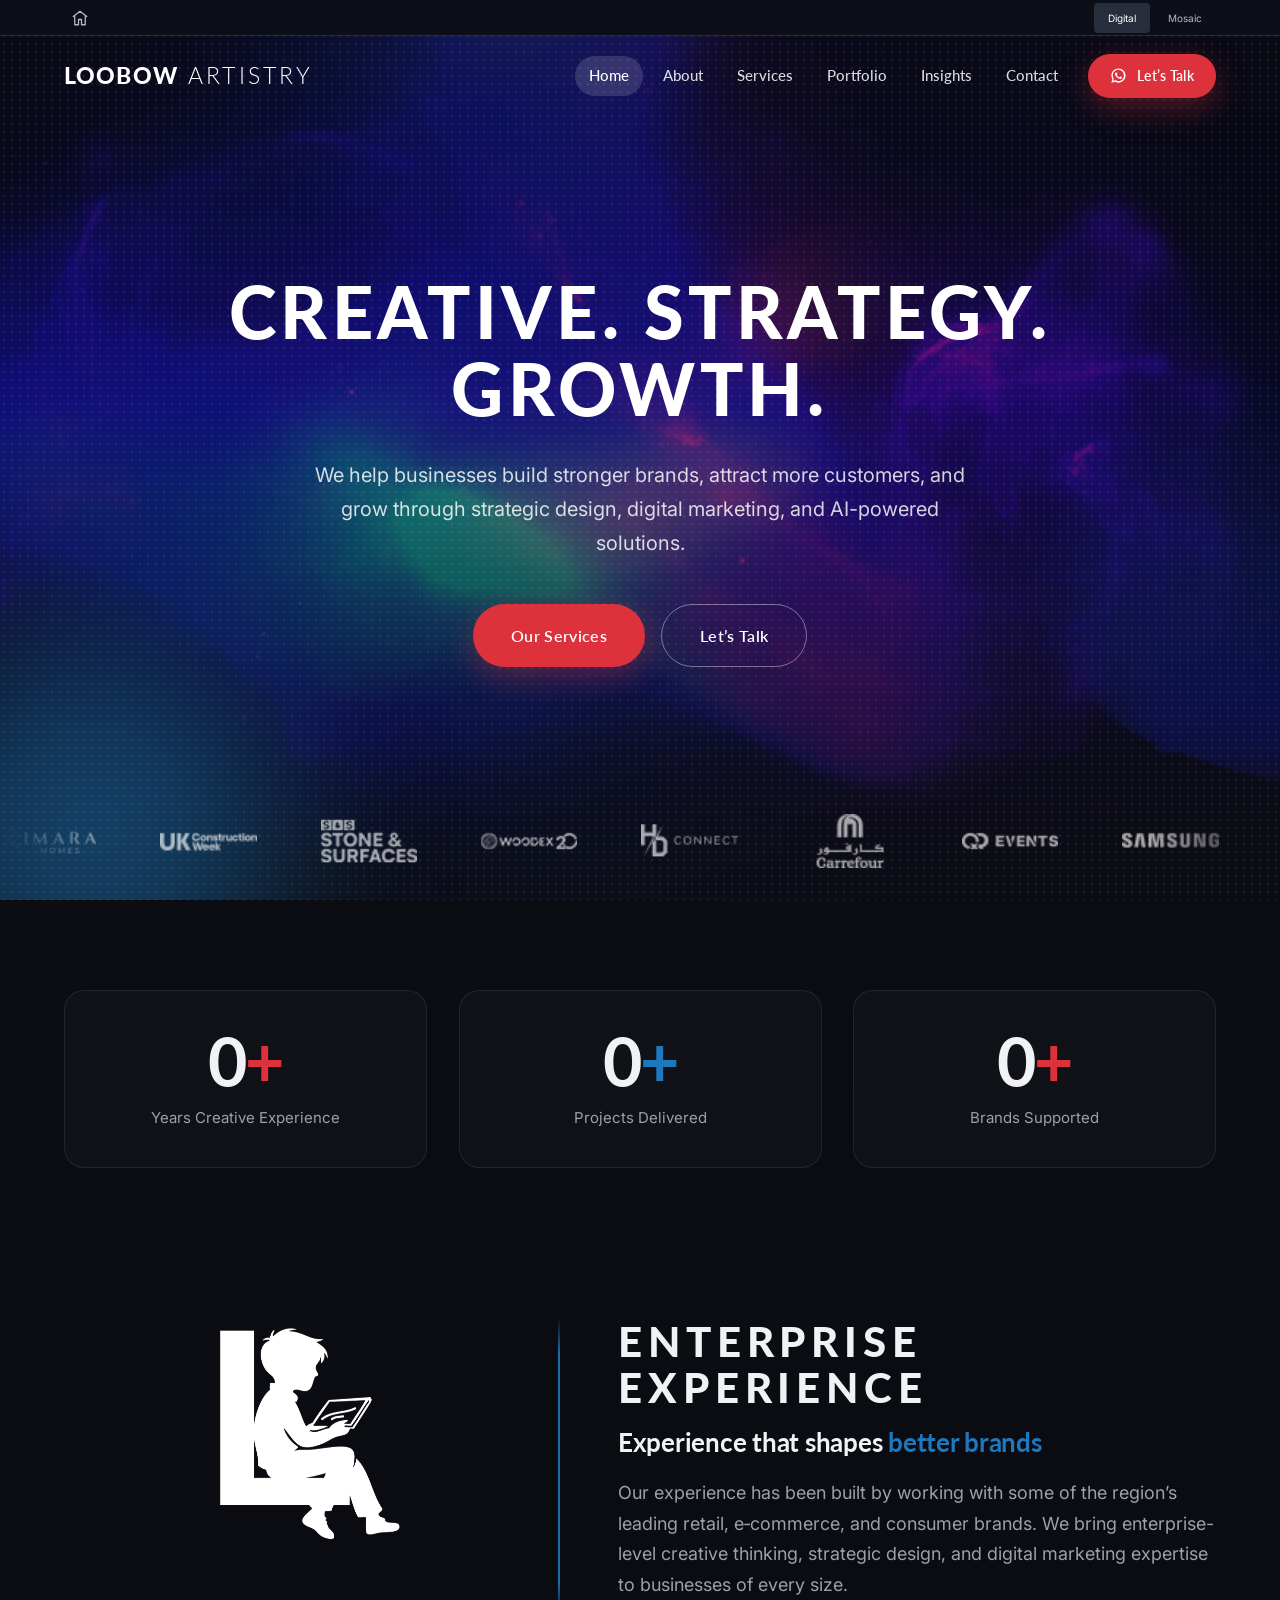
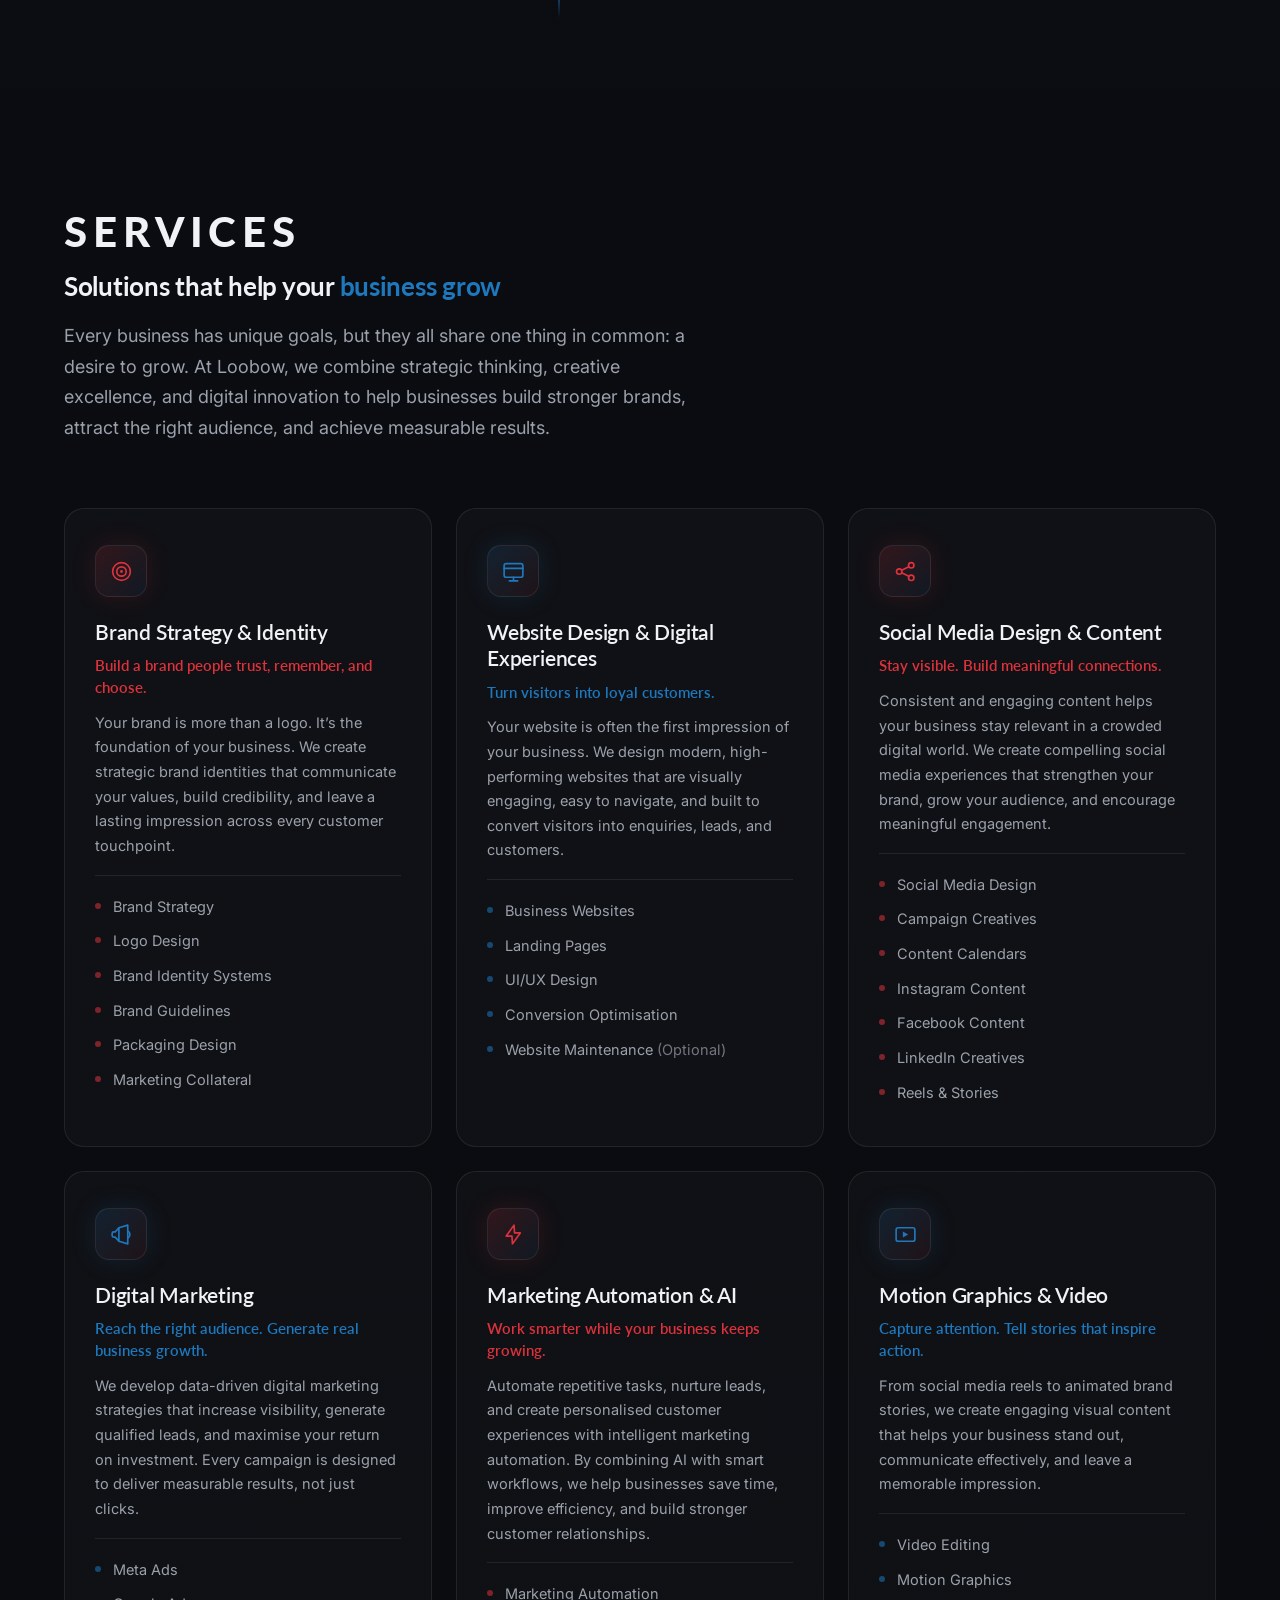
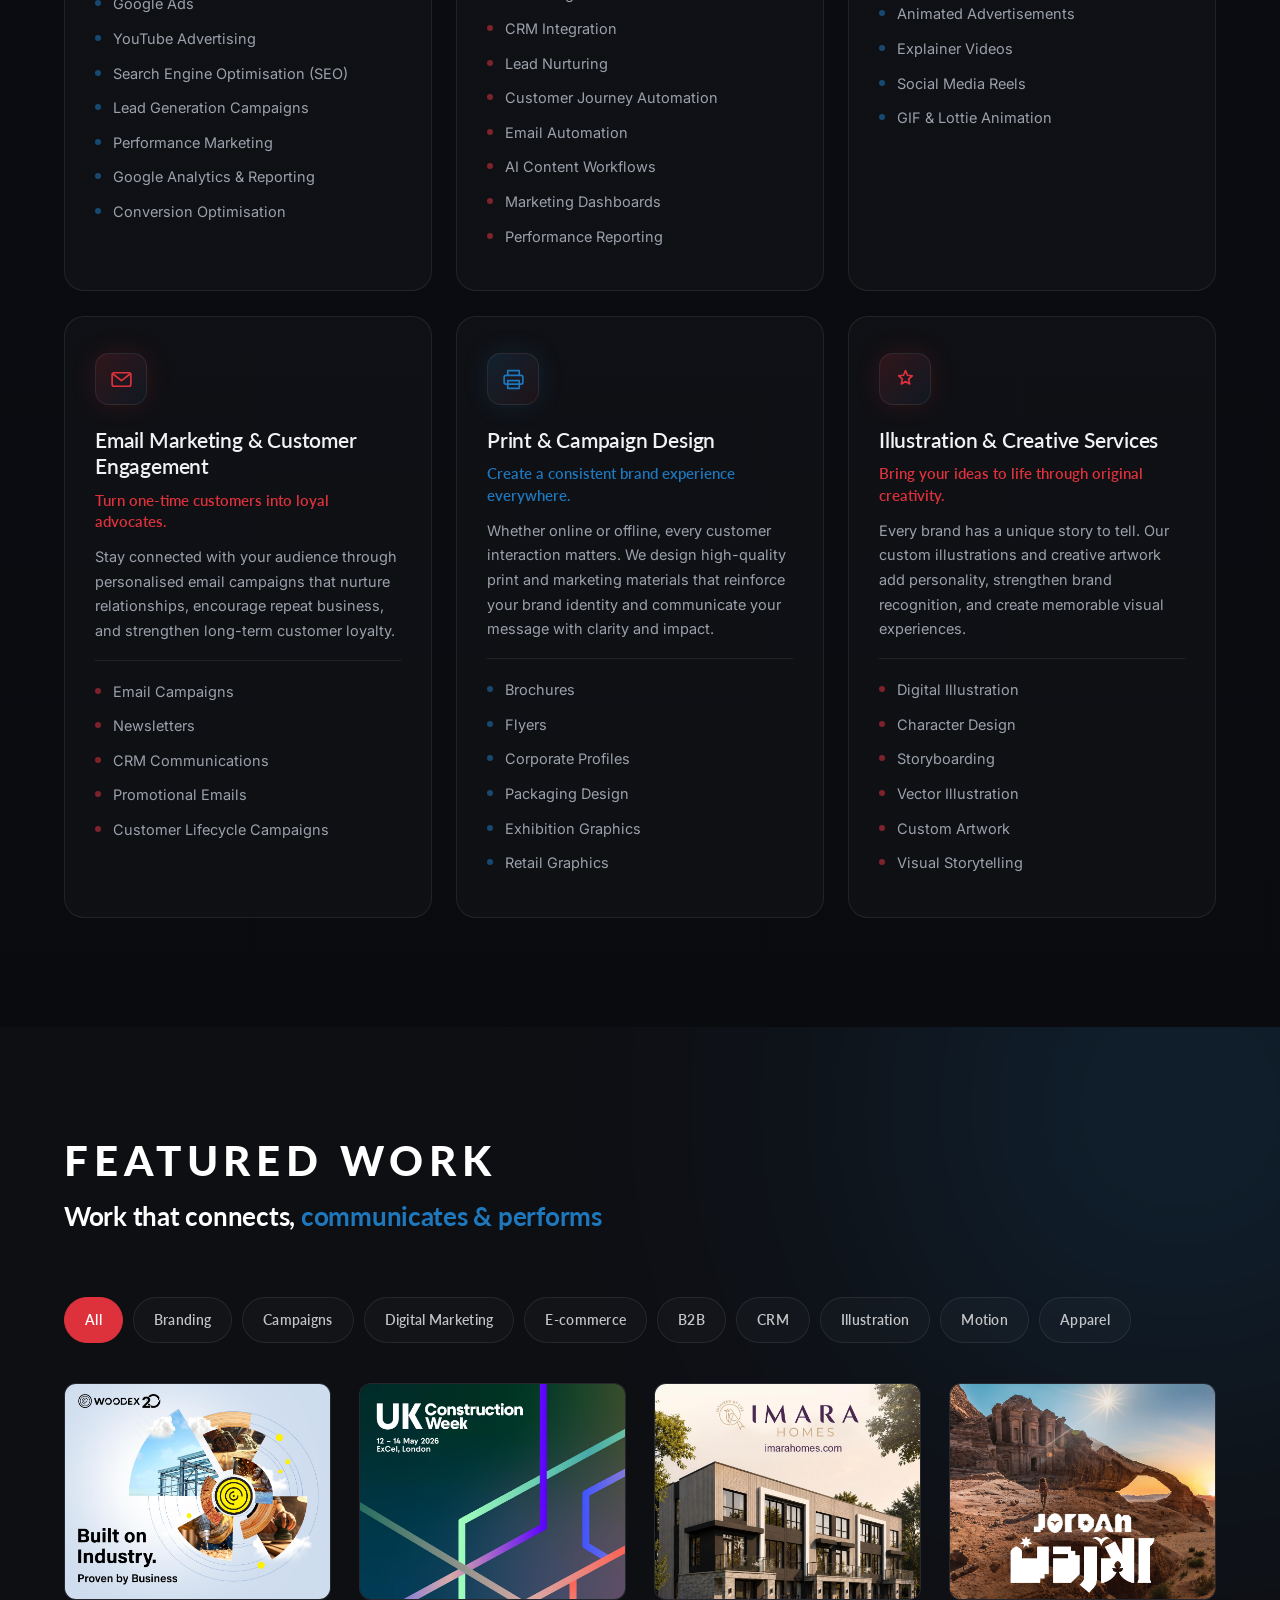
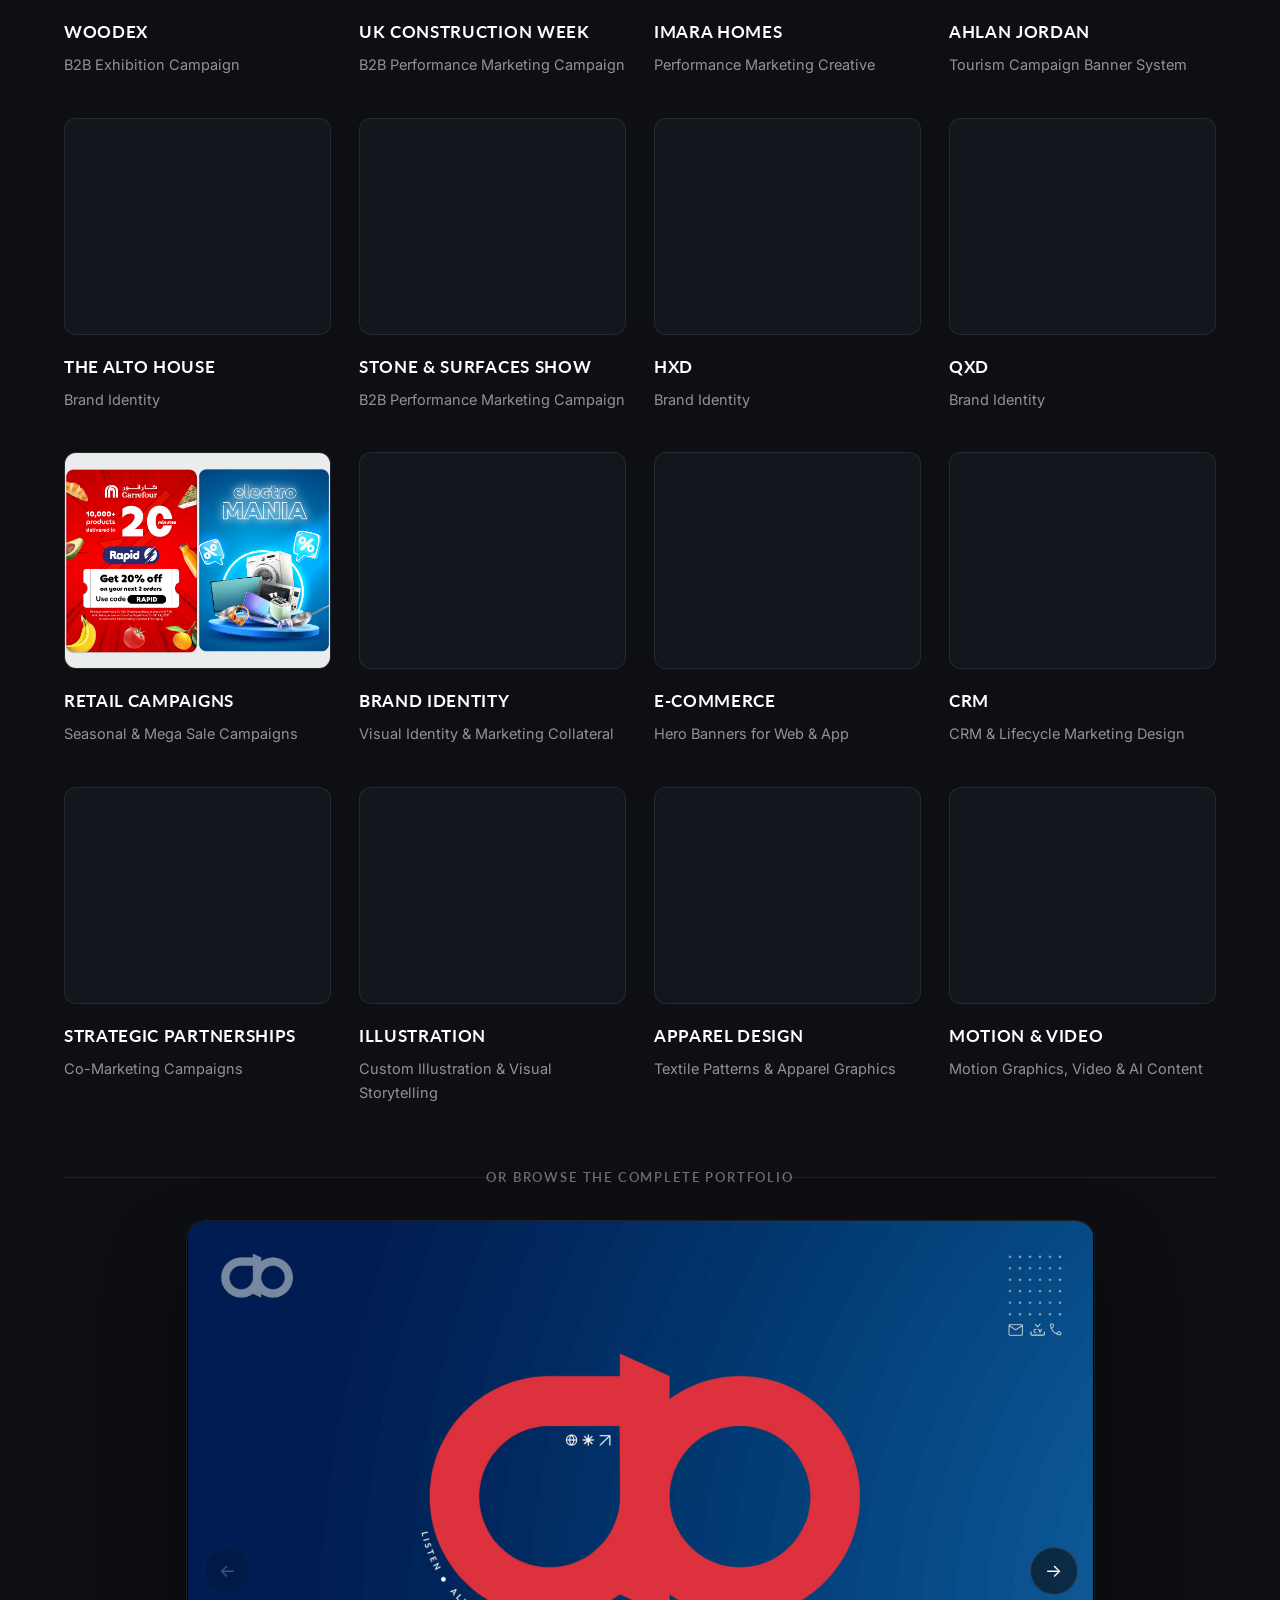
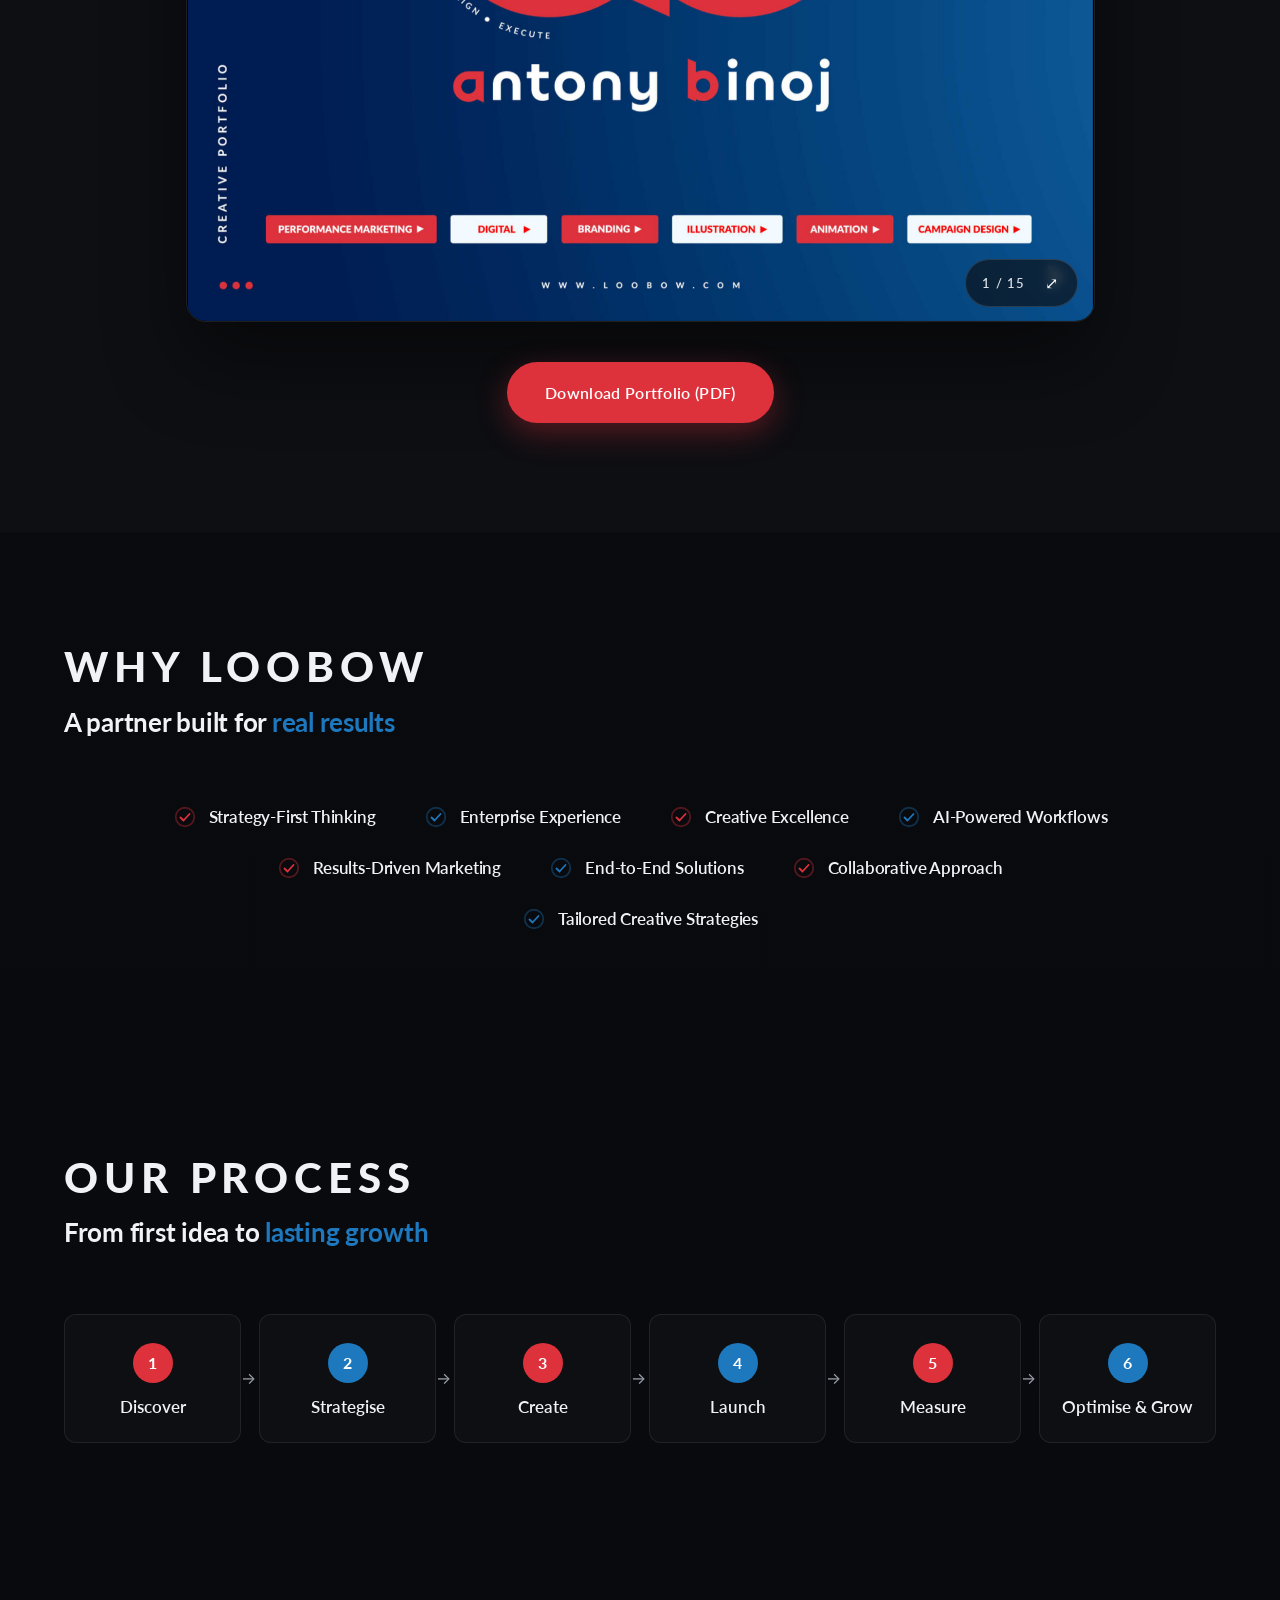
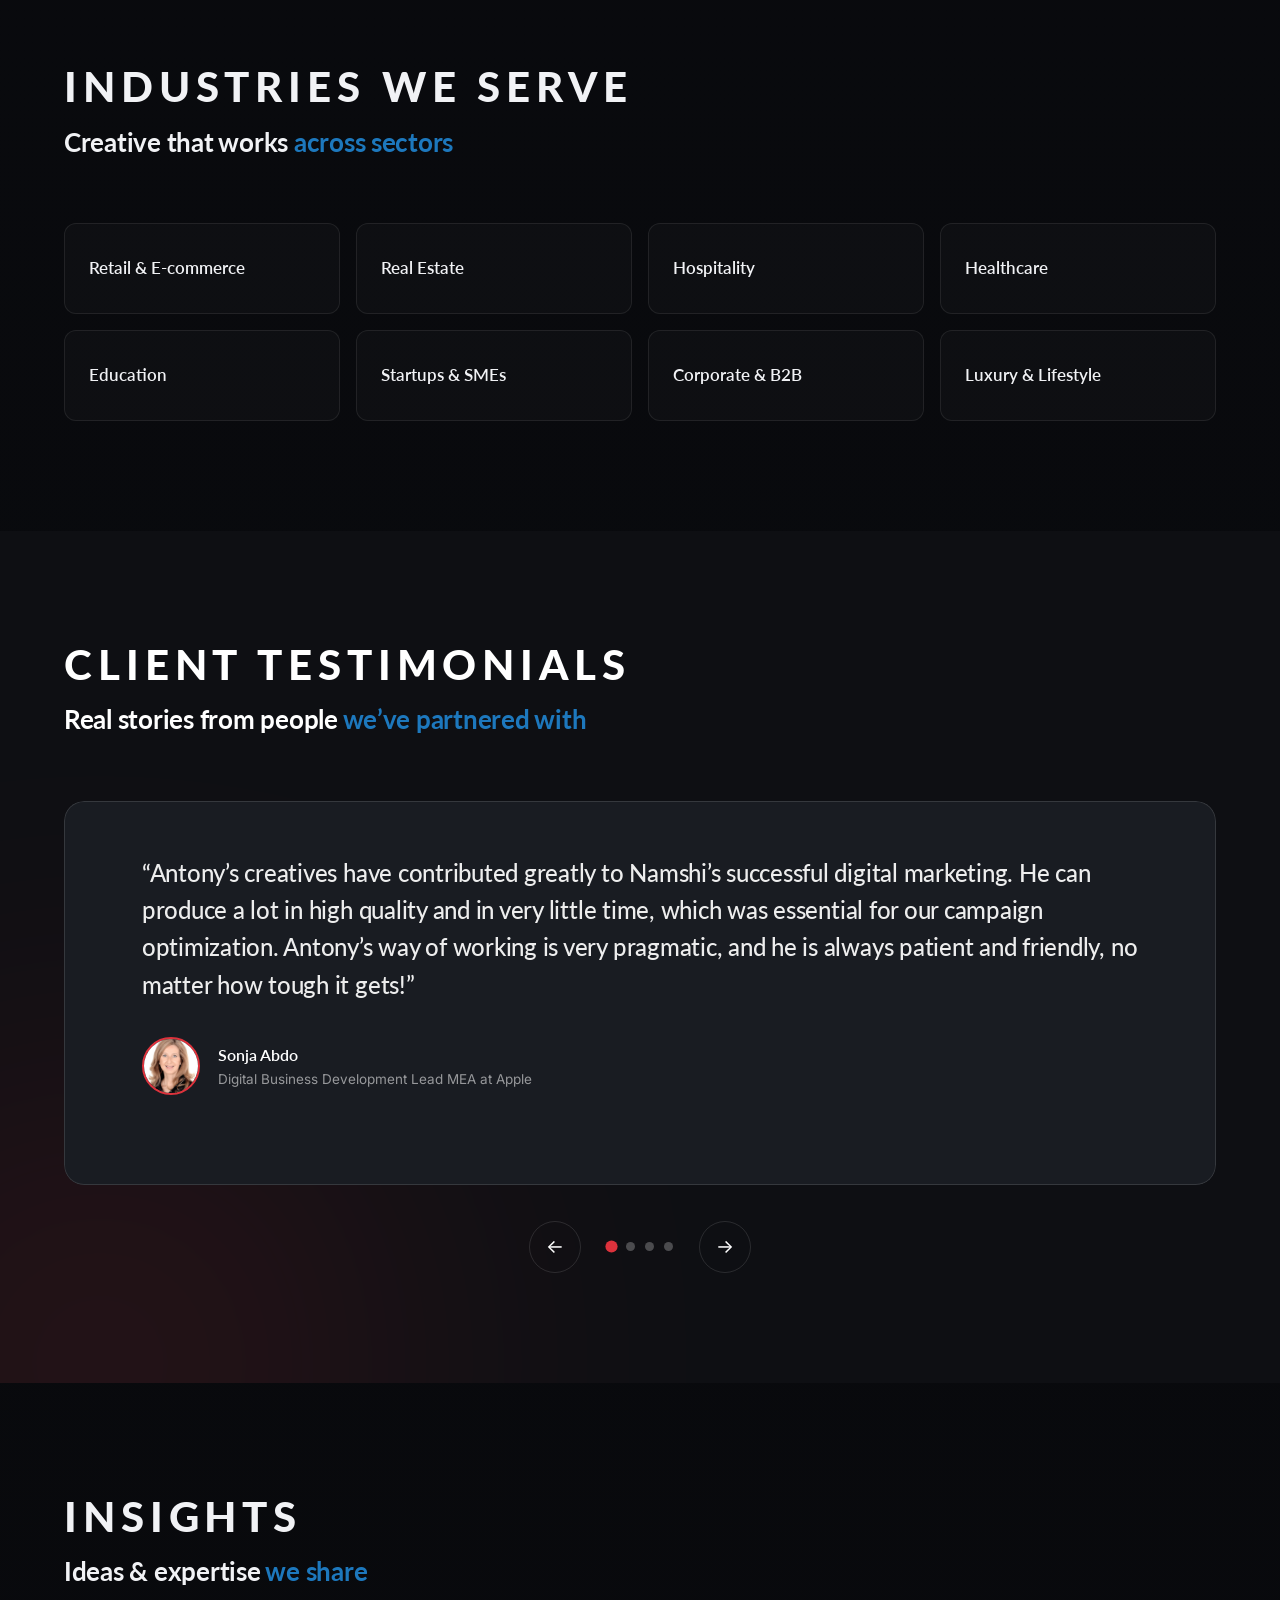
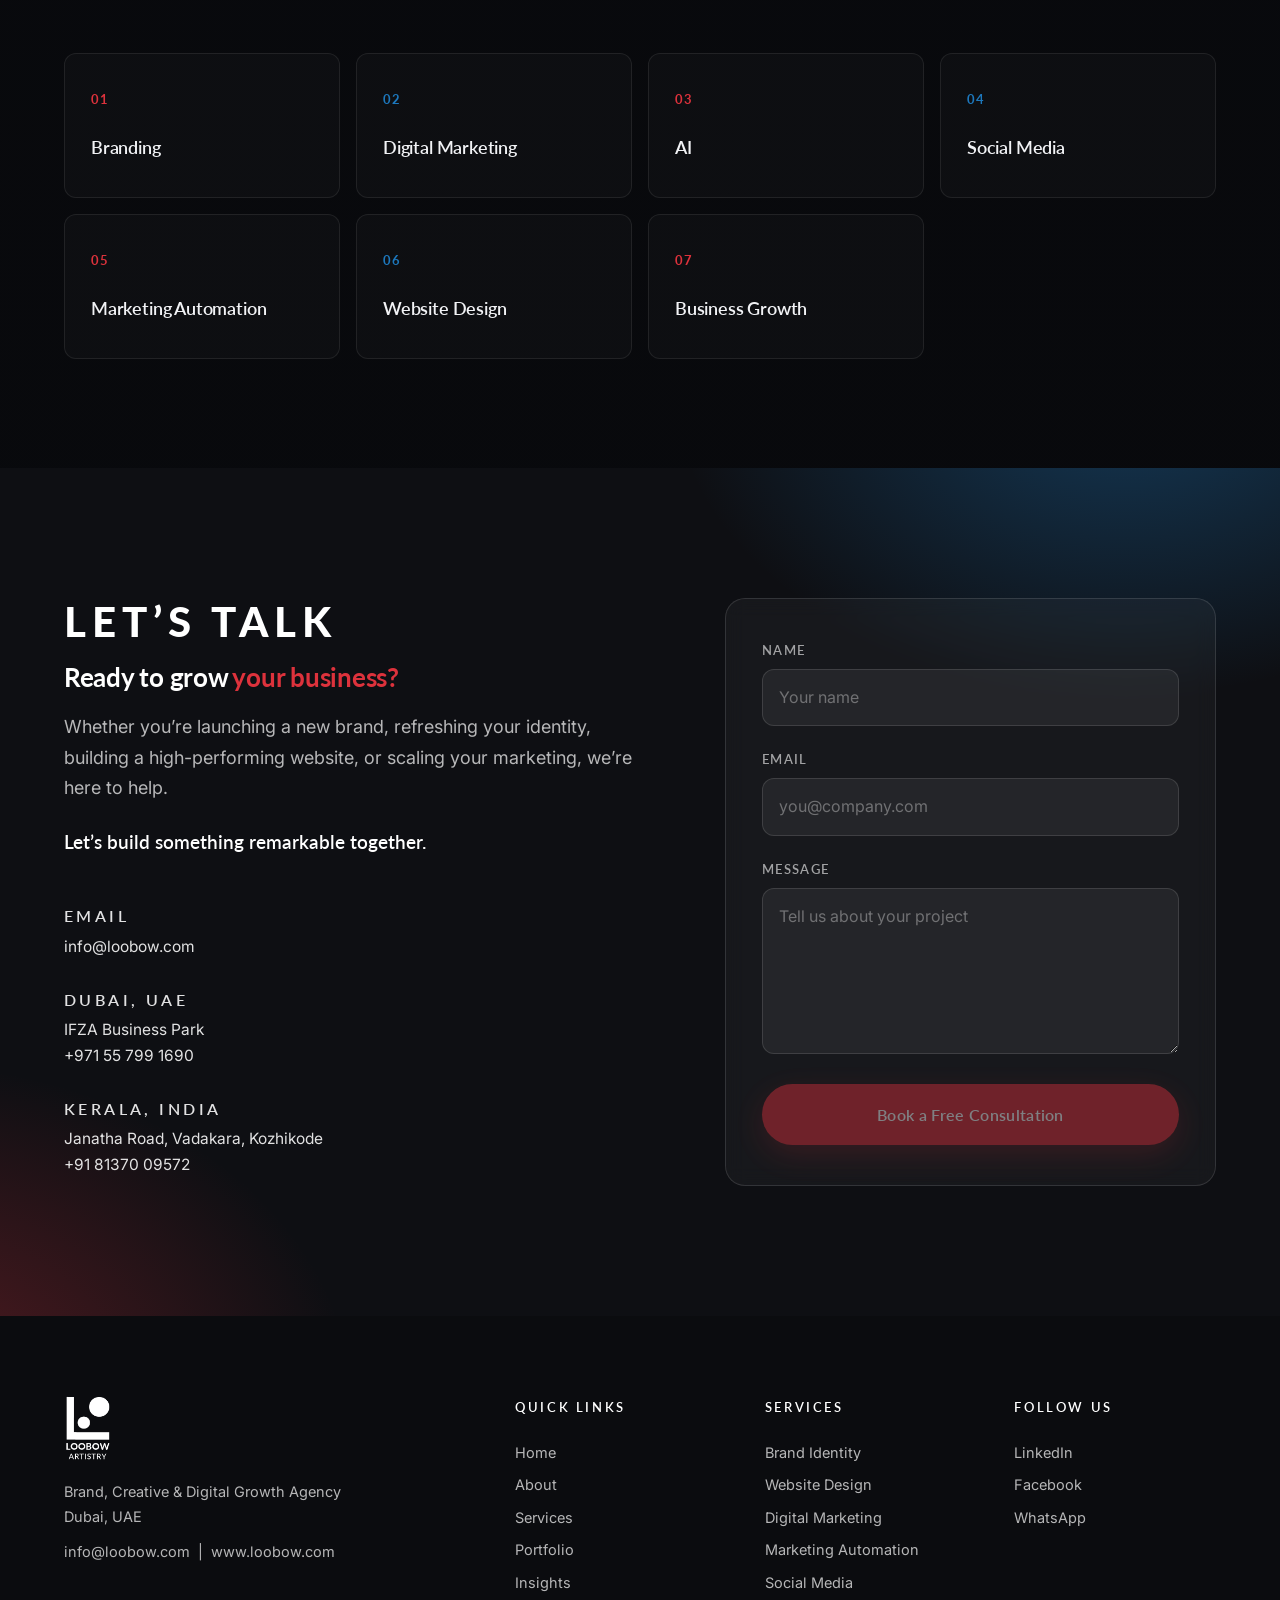
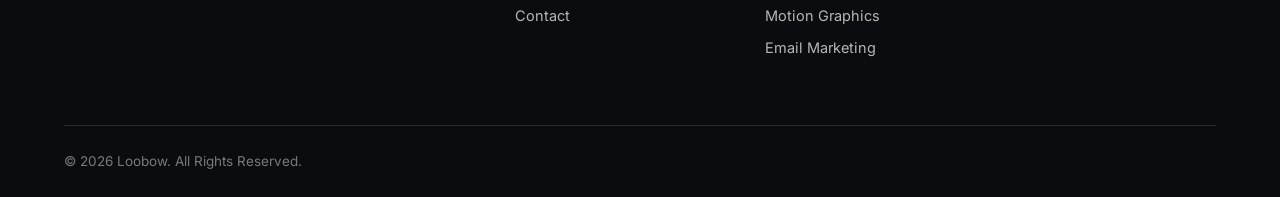
==== commit ca5517d9: "style changes" ====
--- a/digital.html
+++ b/digital.html
@@ -3,14 +3,12 @@
 
 <head>
   <meta charset="utf-8">
-  <title>Loobow — Brand, Creative &amp; Digital Growth Agency</title>
+  <title>Loobow Digital | Branding &amp; Digital Marketing in Dubai</title>
   <meta content="IE=edge" http-equiv="X-UA-Compatible">
   <meta content="width=device-width, initial-scale=1" name="viewport">
-  <meta name="description"
-    content="Loobow is a brand, creative & digital growth agency in Dubai. We help businesses build stronger brands, attract more customers, and grow through strategic design, digital marketing, and AI-powered solutions.">
-  <meta property="og:title" content="Loobow — Brand, Creative & Digital Growth Agency">
-  <meta property="og:description"
-    content="Creative. Strategy. Growth. Strategic design, digital marketing and AI-powered solutions for businesses of every size.">
+  <meta name="description" content="Loobow Digital is a creative agency in Dubai offering branding, graphic design, digital marketing and web experiences that help businesses grow.">
+  <meta property="og:title" content="Loobow Digital | Branding &amp; Digital Marketing in Dubai">
+  <meta property="og:description" content="Loobow Digital is a creative agency in Dubai offering branding, graphic design, digital marketing and web experiences that help businesses grow.">
   <meta property="og:image" content="https://loobow.com/images/social-preview.png">
   <meta property="og:url" content="https://loobow.com/digital">
   <link rel="canonical" href="https://loobow.com/digital">
@@ -30,6 +28,112 @@
 
   <link href="css/agency.css" rel="stylesheet">
   <link href="css/divisions.css" rel="stylesheet">
+
+  <meta name="robots" content="index, follow, max-image-preview:large">
+  <meta property="og:site_name" content="Loobow">
+  <meta property="og:image:width" content="1201">
+  <meta property="og:image:height" content="631">
+  <meta property="og:image:alt" content="Loobow brand and creative services">
+  <meta name="twitter:card" content="summary_large_image">
+  <meta name="twitter:title" content="Loobow Digital | Branding &amp; Digital Marketing in Dubai">
+  <meta name="twitter:description" content="Loobow Digital is a creative agency in Dubai offering branding, graphic design, digital marketing and web experiences that help businesses grow.">
+  <meta name="twitter:image" content="https://loobow.com/images/social-preview.png">
+  <meta name="twitter:image:alt" content="Loobow brand and creative services">
+  <script type="application/ld+json">
+  {
+    "@context": "https://schema.org",
+    "@graph": [
+      {
+        "@type": "Organization",
+        "@id": "https://loobow.com/#organization",
+        "name": "Loobow",
+        "url": "https://loobow.com/",
+        "email": "info@loobow.com",
+        "telephone": "+971557991690",
+        "subOrganization": [
+          {
+            "@id": "https://loobow.com/mosaic#organization"
+          },
+          {
+            "@id": "https://loobow.com/digital#organization"
+          }
+        ]
+      },
+      {
+        "@type": "WebSite",
+        "@id": "https://loobow.com/#website",
+        "url": "https://loobow.com/",
+        "name": "Loobow",
+        "inLanguage": "en",
+        "publisher": {
+          "@id": "https://loobow.com/#organization"
+        }
+      },
+      {
+        "@type": "Organization",
+        "@id": "https://loobow.com/digital#organization",
+        "name": "Loobow Digital",
+        "url": "https://loobow.com/digital",
+        "description": "Loobow Digital is a creative agency in Dubai offering branding, graphic design, digital marketing and web experiences that help businesses grow.",
+        "email": "info@loobow.com",
+        "telephone": "+971557991690",
+        "parentOrganization": {
+          "@id": "https://loobow.com/#organization"
+        },
+        "address": {
+          "@type": "PostalAddress",
+          "streetAddress": "IFZA Business Park",
+          "addressLocality": "Dubai",
+          "addressCountry": "AE"
+        }
+      },
+      {
+        "@type": "WebPage",
+        "@id": "https://loobow.com/digital#webpage",
+        "url": "https://loobow.com/digital",
+        "name": "Loobow Digital | Branding & Digital Marketing in Dubai",
+        "description": "Loobow Digital is a creative agency in Dubai offering branding, graphic design, digital marketing and web experiences that help businesses grow.",
+        "inLanguage": "en",
+        "isPartOf": {
+          "@id": "https://loobow.com/#website"
+        },
+        "about": {
+          "@id": "https://loobow.com/digital#organization"
+        },
+        "mainEntity": {
+          "@id": "https://loobow.com/digital#organization"
+        },
+        "breadcrumb": {
+          "@id": "https://loobow.com/digital#breadcrumb"
+        },
+        "primaryImageOfPage": {
+          "@type": "ImageObject",
+          "url": "https://loobow.com/images/social-preview.png",
+          "width": 1201,
+          "height": 631
+        }
+      },
+      {
+        "@type": "BreadcrumbList",
+        "@id": "https://loobow.com/digital#breadcrumb",
+        "itemListElement": [
+          {
+            "@type": "ListItem",
+            "position": 1,
+            "name": "Loobow",
+            "item": "https://loobow.com/"
+          },
+          {
+            "@type": "ListItem",
+            "position": 2,
+            "name": "Loobow Digital",
+            "item": "https://loobow.com/digital"
+          }
+        ]
+      }
+    ]
+  }
+  </script>
 </head>
 
 <body class="digital-page">
@@ -85,7 +189,7 @@
   <section class="hero" id="home">
     <div class="hero-bg" aria-hidden="true">
       <video class="hero-bg-image" autoplay muted loop playsinline preload="auto"
-        poster="images/herobanner.jpeg">
+        poster="images/home/digital-video-still.jpg">
         <source src="images/option2_vdo.mp4" type="video/mp4">
       </video>
       <!-- Existing dark/color overlay -->
@@ -113,33 +217,33 @@
 
     <div class="hero-logos" aria-label="Clients we&rsquo;ve worked with">
       <div class="hero-logos-track">
-        <img src="images/Clients_loobow/01_Imara%20homes.png" alt="Imara Homes">
-        <img src="images/Clients_loobow/02_UKCW.png" alt="UK Construction Week">
-        <img src="images/Clients_loobow/03_S&amp;S.png" alt="Stone &amp; Surfaces Show">
-        <img src="images/Clients_loobow/04_Woodex.png" alt="Woodex">
-        <img src="images/Clients_loobow/05_HXD.png" alt="HxD">
-        <img src="images/Clients_loobow/06_carrefour.png" alt="Carrefour">
-        <img src="images/Clients_loobow/07_QXD.png" alt="QxD">
-        <img src="images/Clients_loobow/08_Samsung.png" alt="Samsung">
-        <img src="images/Clients_loobow/08_almureb.png" alt="Al Mureb">
-        <img src="images/Clients_loobow/09_baskinrobbins.png" alt="Baskin Robbins">
-        <img src="images/Clients_loobow/10_Namshi.png" alt="Namshi">
-        <img src="images/Clients_loobow/11_nescafe.png" alt="Nescafé">
-        <img src="images/Clients_loobow/12_nestle.png" alt="Nestlé">
+        <img src="images/Clients_loobow/01_Imara%20homes.png" alt="Imara Homes" width="66" height="37" decoding="async">
+        <img src="images/Clients_loobow/02_UKCW.png" alt="UK Construction Week" width="66" height="37" decoding="async">
+        <img src="images/Clients_loobow/03_S&amp;S.png" alt="Stone &amp; Surfaces Show" width="66" height="37" decoding="async">
+        <img src="images/Clients_loobow/04_Woodex.png" alt="Woodex" width="66" height="37" decoding="async">
+        <img src="images/Clients_loobow/05_HXD.png" alt="HxD" width="66" height="37" decoding="async">
+        <img src="images/Clients_loobow/06_carrefour.png" alt="Carrefour" width="66" height="37" decoding="async">
+        <img src="images/Clients_loobow/07_QXD.png" alt="QxD" width="66" height="37" decoding="async">
+        <img src="images/Clients_loobow/08_Samsung.png" alt="Samsung" width="66" height="37" decoding="async">
+        <img src="images/Clients_loobow/08_almureb.png" alt="Al Mureb" width="66" height="37" decoding="async">
+        <img src="images/Clients_loobow/09_baskinrobbins.png" alt="Baskin Robbins" width="66" height="37" decoding="async">
+        <img src="images/Clients_loobow/10_Namshi.png" alt="Namshi" width="66" height="37" decoding="async">
+        <img src="images/Clients_loobow/11_nescafe.png" alt="Nescafé" width="66" height="37" decoding="async">
+        <img src="images/Clients_loobow/12_nestle.png" alt="Nestlé" width="66" height="37" decoding="async">
         <!-- duplicate set, hidden from a11y tree: makes the -50% loop seamless -->
-        <img src="images/Clients_loobow/01_Imara%20homes.png" alt="" aria-hidden="true">
-        <img src="images/Clients_loobow/02_UKCW.png" alt="" aria-hidden="true">
-        <img src="images/Clients_loobow/03_S&amp;S.png" alt="" aria-hidden="true">
-        <img src="images/Clients_loobow/04_Woodex.png" alt="" aria-hidden="true">
-        <img src="images/Clients_loobow/05_HXD.png" alt="" aria-hidden="true">
-        <img src="images/Clients_loobow/06_carrefour.png" alt="" aria-hidden="true">
-        <img src="images/Clients_loobow/07_QXD.png" alt="" aria-hidden="true">
-        <img src="images/Clients_loobow/08_Samsung.png" alt="" aria-hidden="true">
-        <img src="images/Clients_loobow/08_almureb.png" alt="" aria-hidden="true">
-        <img src="images/Clients_loobow/09_baskinrobbins.png" alt="" aria-hidden="true">
-        <img src="images/Clients_loobow/10_Namshi.png" alt="" aria-hidden="true">
-        <img src="images/Clients_loobow/11_nescafe.png" alt="" aria-hidden="true">
-        <img src="images/Clients_loobow/12_nestle.png" alt="" aria-hidden="true">
+        <img src="images/Clients_loobow/01_Imara%20homes.png" alt="" aria-hidden="true" width="66" height="37" decoding="async">
+        <img src="images/Clients_loobow/02_UKCW.png" alt="" aria-hidden="true" width="66" height="37" decoding="async">
+        <img src="images/Clients_loobow/03_S&amp;S.png" alt="" aria-hidden="true" width="66" height="37" decoding="async">
+        <img src="images/Clients_loobow/04_Woodex.png" alt="" aria-hidden="true" width="66" height="37" decoding="async">
+        <img src="images/Clients_loobow/05_HXD.png" alt="" aria-hidden="true" width="66" height="37" decoding="async">
+        <img src="images/Clients_loobow/06_carrefour.png" alt="" aria-hidden="true" width="66" height="37" decoding="async">
+        <img src="images/Clients_loobow/07_QXD.png" alt="" aria-hidden="true" width="66" height="37" decoding="async">
+        <img src="images/Clients_loobow/08_Samsung.png" alt="" aria-hidden="true" width="66" height="37" decoding="async">
+        <img src="images/Clients_loobow/08_almureb.png" alt="" aria-hidden="true" width="66" height="37" decoding="async">
+        <img src="images/Clients_loobow/09_baskinrobbins.png" alt="" aria-hidden="true" width="66" height="37" decoding="async">
+        <img src="images/Clients_loobow/10_Namshi.png" alt="" aria-hidden="true" width="66" height="37" decoding="async">
+        <img src="images/Clients_loobow/11_nescafe.png" alt="" aria-hidden="true" width="66" height="37" decoding="async">
+        <img src="images/Clients_loobow/12_nestle.png" alt="" aria-hidden="true" width="66" height="37" decoding="async">
       </div>
     </div>
   </section>
@@ -467,7 +571,7 @@
           data-popup="images/Work_popup_images/02_woodex.jpg">
           <div class="work-card-media">
             <img src="images/loobow_worksection_thumbnail/WOODEX.jpg" alt="WOODEX — B2B Exhibition Campaign"
-              loading="lazy">
+              loading="lazy" width="2010" height="1634" decoding="async">
             <span class="work-card-overlay" aria-hidden="true"></span>
             <button class="work-card-more" type="button">View More</button>
           </div>
@@ -476,10 +580,10 @@
         </article>
 
         <article class="work-card" data-category="performance-marketing b2b"
-          data-popup="images/Work_popup_images/04_Ukcw.jpg|images/Work_popup_images/UKCW_2.jpeg">
+          data-popup="images/Work_popup_images/04_Ukcw.jpeg|images/Work_popup_images/UKCW_2.jpg">
           <div class="work-card-media">
             <img src="images/loobow_worksection_thumbnail/UKCW.jpg"
-              alt="UK Construction Week — B2B Performance Marketing Campaign" loading="lazy">
+              alt="UK Construction Week — B2B Performance Marketing Campaign" loading="lazy" width="2010" height="1634" decoding="async">
             <span class="work-card-overlay" aria-hidden="true"></span>
             <button class="work-card-more" type="button">View More</button>
           </div>
@@ -491,7 +595,7 @@
           data-popup="images/Work_popup_images/03.Imarajpg.jpg">
           <div class="work-card-media">
             <img src="images/loobow_worksection_thumbnail/IMARA.jpg" alt="Imara Homes — Performance Marketing Creative"
-              loading="lazy">
+              loading="lazy" width="2010" height="1634" decoding="async">
             <span class="work-card-overlay" aria-hidden="true"></span>
             <button class="work-card-more" type="button">View More</button>
           </div>
@@ -503,7 +607,7 @@
           data-popup="images/Work_popup_images/04_Jordan.jpg">
           <div class="work-card-media">
             <img src="images/loobow_worksection_thumbnail/Jordan.jpg" alt="Ahlan Jordan — Performance Marketing Creative"
-              loading="lazy">
+              loading="lazy" width="2010" height="1634" decoding="async">
             <span class="work-card-overlay" aria-hidden="true"></span>
             <button class="work-card-more" type="button">View More</button>
           </div>
@@ -514,7 +618,7 @@
         <article class="work-card" data-category="branding"
           data-popup="images/loobow_worksection_thumbnail/branding_ALTO.jpg">
           <div class="work-card-media">
-            <img src="images/loobow_worksection_thumbnail/branding_ALTO.jpg" alt="The Alto House — Brand Identity" loading="lazy">
+            <img src="images/loobow_worksection_thumbnail/branding_ALTO.jpg" alt="The Alto House — Brand Identity" loading="lazy" width="2010" height="1634" decoding="async">
             <span class="work-card-overlay" aria-hidden="true"></span>
             <button class="work-card-more" type="button">View More</button>
           </div>
@@ -526,7 +630,7 @@
           data-popup="images/Work_popup_images/05_SSS.jpg">
           <div class="work-card-media">
             <img src="images/loobow_worksection_thumbnail/sss.jpg"
-              alt="Stone &amp; Surfaces Show — B2B Performance Marketing Campaign" loading="lazy">
+              alt="Stone &amp; Surfaces Show — B2B Performance Marketing Campaign" loading="lazy" width="2010" height="1634" decoding="async">
             <span class="work-card-overlay" aria-hidden="true"></span>
             <button class="work-card-more" type="button">View More</button>
           </div>
@@ -537,7 +641,7 @@
         <article class="work-card" data-category="branding"
           data-popup="images/loobow_worksection_thumbnail/branding_HxD.jpg">
           <div class="work-card-media">
-            <img src="images/loobow_worksection_thumbnail/branding_HxD.jpg" alt="HxD — Brand Identity" loading="lazy">
+            <img src="images/loobow_worksection_thumbnail/branding_HxD.jpg" alt="HxD — Brand Identity" loading="lazy" width="2010" height="1634" decoding="async">
             <span class="work-card-overlay" aria-hidden="true"></span>
             <button class="work-card-more" type="button">View More</button>
           </div>
@@ -548,7 +652,7 @@
         <article class="work-card" data-category="branding"
           data-popup="images/loobow_worksection_thumbnail/branding_QxD.jpg">
           <div class="work-card-media">
-            <img src="images/loobow_worksection_thumbnail/branding_QxD.jpg" alt="QxD — Brand Identity" loading="lazy">
+            <img src="images/loobow_worksection_thumbnail/branding_QxD.jpg" alt="QxD — Brand Identity" loading="lazy" width="2010" height="1634" decoding="async">
             <span class="work-card-overlay" aria-hidden="true"></span>
             <button class="work-card-more" type="button">View More</button>
           </div>
@@ -560,7 +664,7 @@
           data-popup="images/Work_popup_images/08_campaigns.jpg">
           <div class="work-card-media">
             <img src="images/loobow_worksection_thumbnail/campaigns.jpg"
-              alt="Retail Campaigns — Seasonal &amp; Mega Sale Campaigns" loading="lazy">
+              alt="Retail Campaigns — Seasonal &amp; Mega Sale Campaigns" loading="lazy" width="2010" height="1634" decoding="async">
             <span class="work-card-overlay" aria-hidden="true"></span>
             <button class="work-card-more" type="button">View More</button>
           </div>
@@ -572,7 +676,7 @@
           data-popup="images/Work_popup_images/09_branding.jpg">
           <div class="work-card-media">
             <img src="images/loobow_worksection_thumbnail/branding.jpg"
-              alt="Brand Identity — Visual Identity &amp; Marketing Collateral" loading="lazy">
+              alt="Brand Identity — Visual Identity &amp; Marketing Collateral" loading="lazy" width="2010" height="1634" decoding="async">
             <span class="work-card-overlay" aria-hidden="true"></span>
             <button class="work-card-more" type="button">View More</button>
           </div>
@@ -584,7 +688,7 @@
           data-popup="images/Work_popup_images/07_ecom.jpg">
           <div class="work-card-media">
             <img src="images/loobow_worksection_thumbnail/ecom.jpg" alt="E-commerce — Hero Banners for Web &amp; App"
-              loading="lazy">
+              loading="lazy" width="2010" height="1634" decoding="async">
             <span class="work-card-overlay" aria-hidden="true"></span>
             <button class="work-card-more" type="button">View More</button>
           </div>
@@ -596,7 +700,7 @@
           data-popup="images/Work_popup_images/11_crm.jpg">
           <div class="work-card-media">
             <img src="images/loobow_worksection_thumbnail/crm.jpg" alt="CRM — CRM &amp; Lifecycle Marketing Design"
-              loading="lazy">
+              loading="lazy" width="2010" height="1634" decoding="async">
             <span class="work-card-overlay" aria-hidden="true"></span>
             <button class="work-card-more" type="button">View More</button>
           </div>
@@ -608,7 +712,7 @@
           data-popup="images/Work_popup_images/06_partnership.jpg">
           <div class="work-card-media">
             <img src="images/loobow_worksection_thumbnail/partnership.jpg"
-              alt="Strategic Partnerships — Co-Marketing Campaigns" loading="lazy">
+              alt="Strategic Partnerships — Co-Marketing Campaigns" loading="lazy" width="2010" height="1634" decoding="async">
             <span class="work-card-overlay" aria-hidden="true"></span>
             <button class="work-card-more" type="button">View More</button>
           </div>
@@ -620,7 +724,7 @@
           data-popup="images/Work_popup_images/10_illustration.jpg">
           <div class="work-card-media">
             <img src="images/loobow_worksection_thumbnail/illustration.jpg"
-              alt="Illustration — Custom Illustration &amp; Visual Storytelling" loading="lazy">
+              alt="Illustration — Custom Illustration &amp; Visual Storytelling" loading="lazy" width="2010" height="1634" decoding="async">
             <span class="work-card-overlay" aria-hidden="true"></span>
             <button class="work-card-more" type="button">View More</button>
           </div>
@@ -632,7 +736,7 @@
           data-popup="images/Work_popup_images/12_textile.jpg">
           <div class="work-card-media">
             <img src="images/loobow_worksection_thumbnail/textile.jpg"
-              alt="Apparel Design — Textile Patterns &amp; Apparel Graphics" loading="lazy">
+              alt="Apparel Design — Textile Patterns &amp; Apparel Graphics" loading="lazy" width="2010" height="1634" decoding="async">
             <span class="work-card-overlay" aria-hidden="true"></span>
             <button class="work-card-more" type="button">View More</button>
           </div>
@@ -646,7 +750,7 @@
           data-popup="images/Work_popup_images/13_video.jpg">
           <div class="work-card-media">
             <img src="images/loobow_worksection_thumbnail/video.jpg"
-              alt="Motion &amp; Video — Motion Graphics, Video &amp; AI Content" loading="lazy">
+              alt="Motion &amp; Video — Motion Graphics, Video &amp; AI Content" loading="lazy" width="2010" height="1634" decoding="async">
             <span class="work-card-overlay" aria-hidden="true"></span>
             <button class="work-card-more" type="button">View More</button>
           </div>
@@ -662,8 +766,8 @@
           data-video="https://www.youtube.com/embed/MWlkhoEfO8c"
           data-link="https://www.youtube.com/watch?v=MWlkhoEfO8c">
           <div class="work-card-media">
-            <img src="images/Video_thumbnail/video_imara1.jpg" alt="Imara Homes — Meta Ads Video"
-              loading="lazy">
+            <img src="images/loobow_worksection_thumbnail/IMARA.jpg" alt="Imara Homes — Meta Ads Video"
+              loading="lazy" width="2010" height="1634" decoding="async">
             <span class="work-card-overlay" aria-hidden="true"></span>
             <button class="work-card-more" type="button">Watch Video</button>
           </div>
@@ -675,8 +779,8 @@
           data-video="https://www.youtube.com/embed/VGPErzFRPCM"
           data-link="https://www.youtube.com/watch?v=VGPErzFRPCM">
           <div class="work-card-media">
-            <img src="images/Video_thumbnail/video_imara_school.jpg" alt="Imara Homes — Meta Ads Video"
-              loading="lazy">
+            <img src="images/loobow_worksection_thumbnail/IMARA.jpg" alt="Imara Homes — Meta Ads Video"
+              loading="lazy" width="2010" height="1634" decoding="async">
             <span class="work-card-overlay" aria-hidden="true"></span>
             <button class="work-card-more" type="button">Watch Video</button>
           </div>
@@ -689,7 +793,7 @@
           data-link="https://vimeo.com/1111630437">
           <div class="work-card-media">
             <img src="images/Video_thumbnail/video_carrefour1.jpg" alt="Carrefour — Motion Graphics Video"
-              loading="lazy">
+              loading="lazy" width="2010" height="1634" decoding="async">
             <span class="work-card-overlay" aria-hidden="true"></span>
             <button class="work-card-more" type="button">Watch Video</button>
           </div>
@@ -701,7 +805,7 @@
           data-link="https://www.behance.net/gallery/74802391/Video-Graphics-Animation">
           <div class="work-card-media">
             <img src="images/Video_thumbnail/video_tiktok2.jpg" alt="TikTok — Video Graphics &amp; Animation"
-              loading="lazy">
+              loading="lazy" width="2010" height="1634" decoding="async">
             <span class="work-card-overlay" aria-hidden="true"></span>
             <button class="work-card-more" type="button">Watch Video</button>
           </div>
@@ -713,7 +817,7 @@
           data-video="https://player.vimeo.com/video/1111630546"
           data-link="https://vimeo.com/1111630546">
           <div class="work-card-media">
-            <img src="images/Video_thumbnail/video_carrefour_2.jpg" alt="Carrefour — Promo Video" loading="lazy">
+            <img src="images/Video_thumbnail/video_carrefour_2.jpg" alt="Carrefour — Promo Video" loading="lazy" width="2010" height="1634" decoding="async">
             <span class="work-card-overlay" aria-hidden="true"></span>
             <button class="work-card-more" type="button">Watch Video</button>
           </div>
@@ -725,7 +829,7 @@
           data-video="https://player.vimeo.com/video/387630314"
           data-link="https://vimeo.com/387630314">
           <div class="work-card-media">
-            <img src="images/Video_thumbnail/video_namshi.jpg" alt="Namshi — Brand Video" loading="lazy">
+            <img src="images/Video_thumbnail/video_namshi.jpg" alt="Namshi — Brand Video" loading="lazy" width="2010" height="1634" decoding="async">
             <span class="work-card-overlay" aria-hidden="true"></span>
             <button class="work-card-more" type="button">Watch Video</button>
           </div>
@@ -736,7 +840,7 @@
         <article class="work-card is-hidden" data-category="motion" data-only
           data-link="https://www.behance.net/gallery/42900781/Gif-Animation">
           <div class="work-card-media">
-            <img src="images/Video_thumbnail/video_gif.gif" alt="GIF Animation collection" loading="lazy">
+            <img src="images/Video_thumbnail/video_gif.gif" alt="GIF Animation collection" loading="lazy" width="2010" height="1634" decoding="async">
             <span class="work-card-overlay" aria-hidden="true"></span>
             <button class="work-card-more" type="button">Watch Video</button>
           </div>
@@ -748,7 +852,7 @@
           data-video="https://www.youtube.com/embed/5pzWXg4C9-s"
           data-link="https://www.youtube.com/watch?v=5pzWXg4C9-s">
           <div class="work-card-media">
-            <img src="images/Video_thumbnail/video_amazon.jpg" alt="Amazon — AI Generated Video" loading="lazy">
+            <img src="images/Video_thumbnail/video_amazon.jpg" alt="Amazon — AI Generated Video" loading="lazy" width="2010" height="1634" decoding="async">
             <span class="work-card-overlay" aria-hidden="true"></span>
             <button class="work-card-more" type="button">Watch Video</button>
           </div>
@@ -760,7 +864,7 @@
           data-video="https://www.youtube.com/embed/1152OnIbiw8"
           data-link="https://www.youtube.com/watch?v=1152OnIbiw8">
           <div class="work-card-media">
-            <img src="images/Video_thumbnail/video_volvo.jpg" alt="Volvo — AI Generated Video" loading="lazy">
+            <img src="images/Video_thumbnail/video_volvo.jpg" alt="Volvo — AI Generated Video" loading="lazy" width="2010" height="1634" decoding="async">
             <span class="work-card-overlay" aria-hidden="true"></span>
             <button class="work-card-more" type="button">Watch Video</button>
           </div>
@@ -772,7 +876,7 @@
           data-video="https://www.youtube.com/embed/TCAgRALAT3k"
           data-link="https://www.youtube.com/watch?v=TCAgRALAT3k">
           <div class="work-card-media">
-            <img src="images/Video_thumbnail/video_carrefour.jpg" alt="Carrefour — AI Generated Video" loading="lazy">
+            <img src="images/Video_thumbnail/video_carrefour.jpg" alt="Carrefour — AI Generated Video" loading="lazy" width="2010" height="1634" decoding="async">
             <span class="work-card-overlay" aria-hidden="true"></span>
             <button class="work-card-more" type="button">Watch Video</button>
           </div>
@@ -941,7 +1045,7 @@
                 patient and friendly, no matter how tough it gets!&rdquo;
               </blockquote>
               <figcaption>
-                <img src="images/sonja.jpg" alt="Sonja Abdo" loading="lazy">
+                <img src="images/sonja.jpg" alt="Sonja Abdo" loading="lazy" width="256" height="256" decoding="async">
                 <div>
                   <p class="testi-name">Sonja Abdo</p>
                   <p class="testi-role">Digital Business Development Lead MEA at Apple</p>
@@ -958,7 +1062,7 @@
                 pleasure to work with. I highly recommend him.&rdquo;
               </blockquote>
               <figcaption>
-                <img src="images/Joane.jpeg" alt="Joanne Bou Jawad" loading="lazy">
+                <img src="images/Joane.jpeg" alt="Joanne Bou Jawad" loading="lazy" width="200" height="200" decoding="async">
                 <div>
                   <p class="testi-name">Joanne Bou Jawad</p>
                   <p class="testi-role">VP, Customer &amp; Marketing at Majid Al Futtaim</p>
@@ -973,7 +1077,7 @@
                 Antony is also a team player and a good dancer, fun to be around and is a good man.&rdquo;
               </blockquote>
               <figcaption>
-                <img src="images/bob.jpeg" alt="Bob Fuentes" loading="lazy">
+                <img src="images/bob.jpeg" alt="Bob Fuentes" loading="lazy" width="201" height="251" decoding="async">
                 <div>
                   <p class="testi-name">Bob Fuentes</p>
                   <p class="testi-role">Producer/Director at Marvel Productions</p>
@@ -989,7 +1093,7 @@
                 supervisor, he stood out among his peers.&rdquo;
               </blockquote>
               <figcaption>
-                <img src="images/atul.jpeg" alt="Atul Rao" loading="lazy">
+                <img src="images/atul.jpeg" alt="Atul Rao" loading="lazy" width="201" height="251" decoding="async">
                 <div>
                   <p class="testi-name">Atul Rao</p>
                   <p class="testi-role">Professor at Mohawk College (Writer, Producer &amp; Story Editor)</p>
@@ -1100,7 +1204,7 @@
     <div class="container">
       <div class="footer-grid">
         <div class="footer-brand">
-          <img src="images/Loobow-logo-white_-logo.png" alt="Loobow" class="footer-logo">
+          <img src="images/Loobow-logo-white_-logo.png" alt="Loobow" class="footer-logo" width="180" height="240" decoding="async">
           <p>Brand, Creative &amp; Digital Growth Agency<br>Dubai, UAE</p>
           <p><a href="mailto:info@loobow.com">info@loobow.com</a> &nbsp;|&nbsp; <a
               href="https://www.loobow.com">www.loobow.com</a></p>
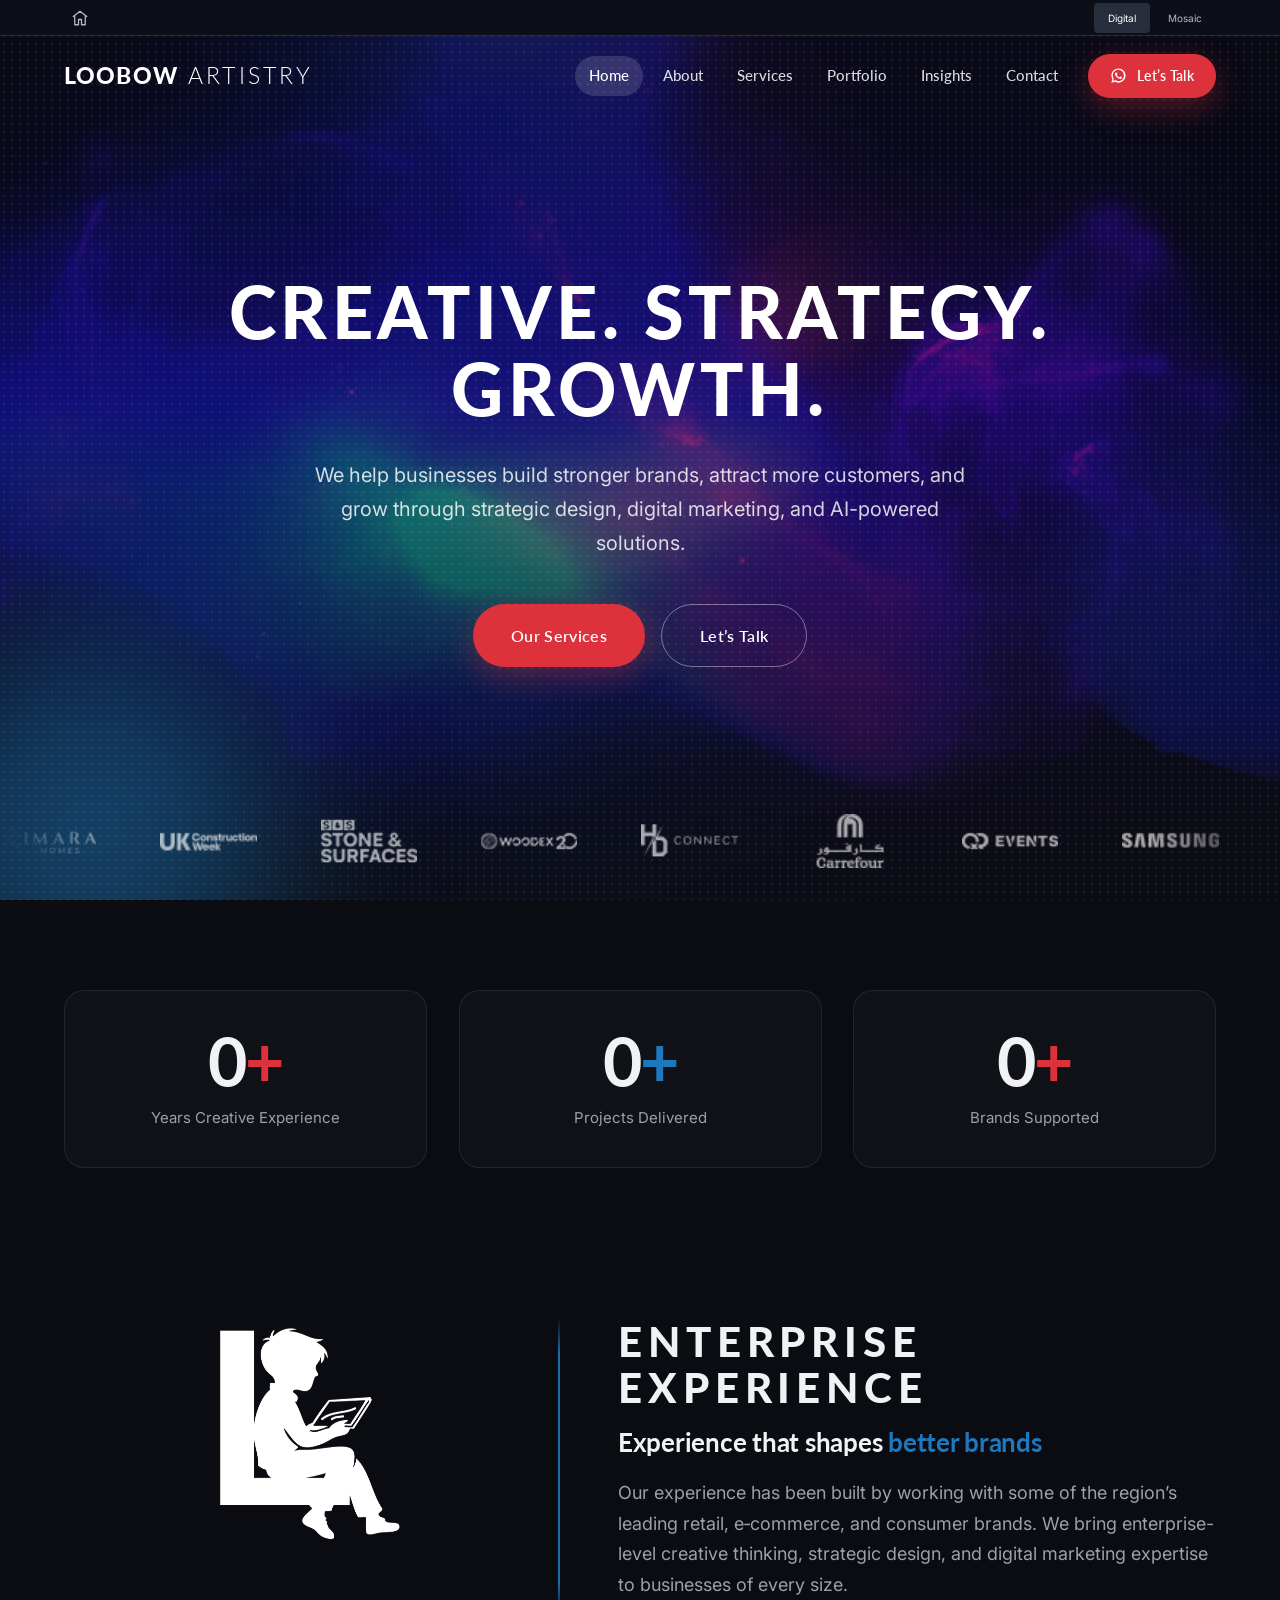
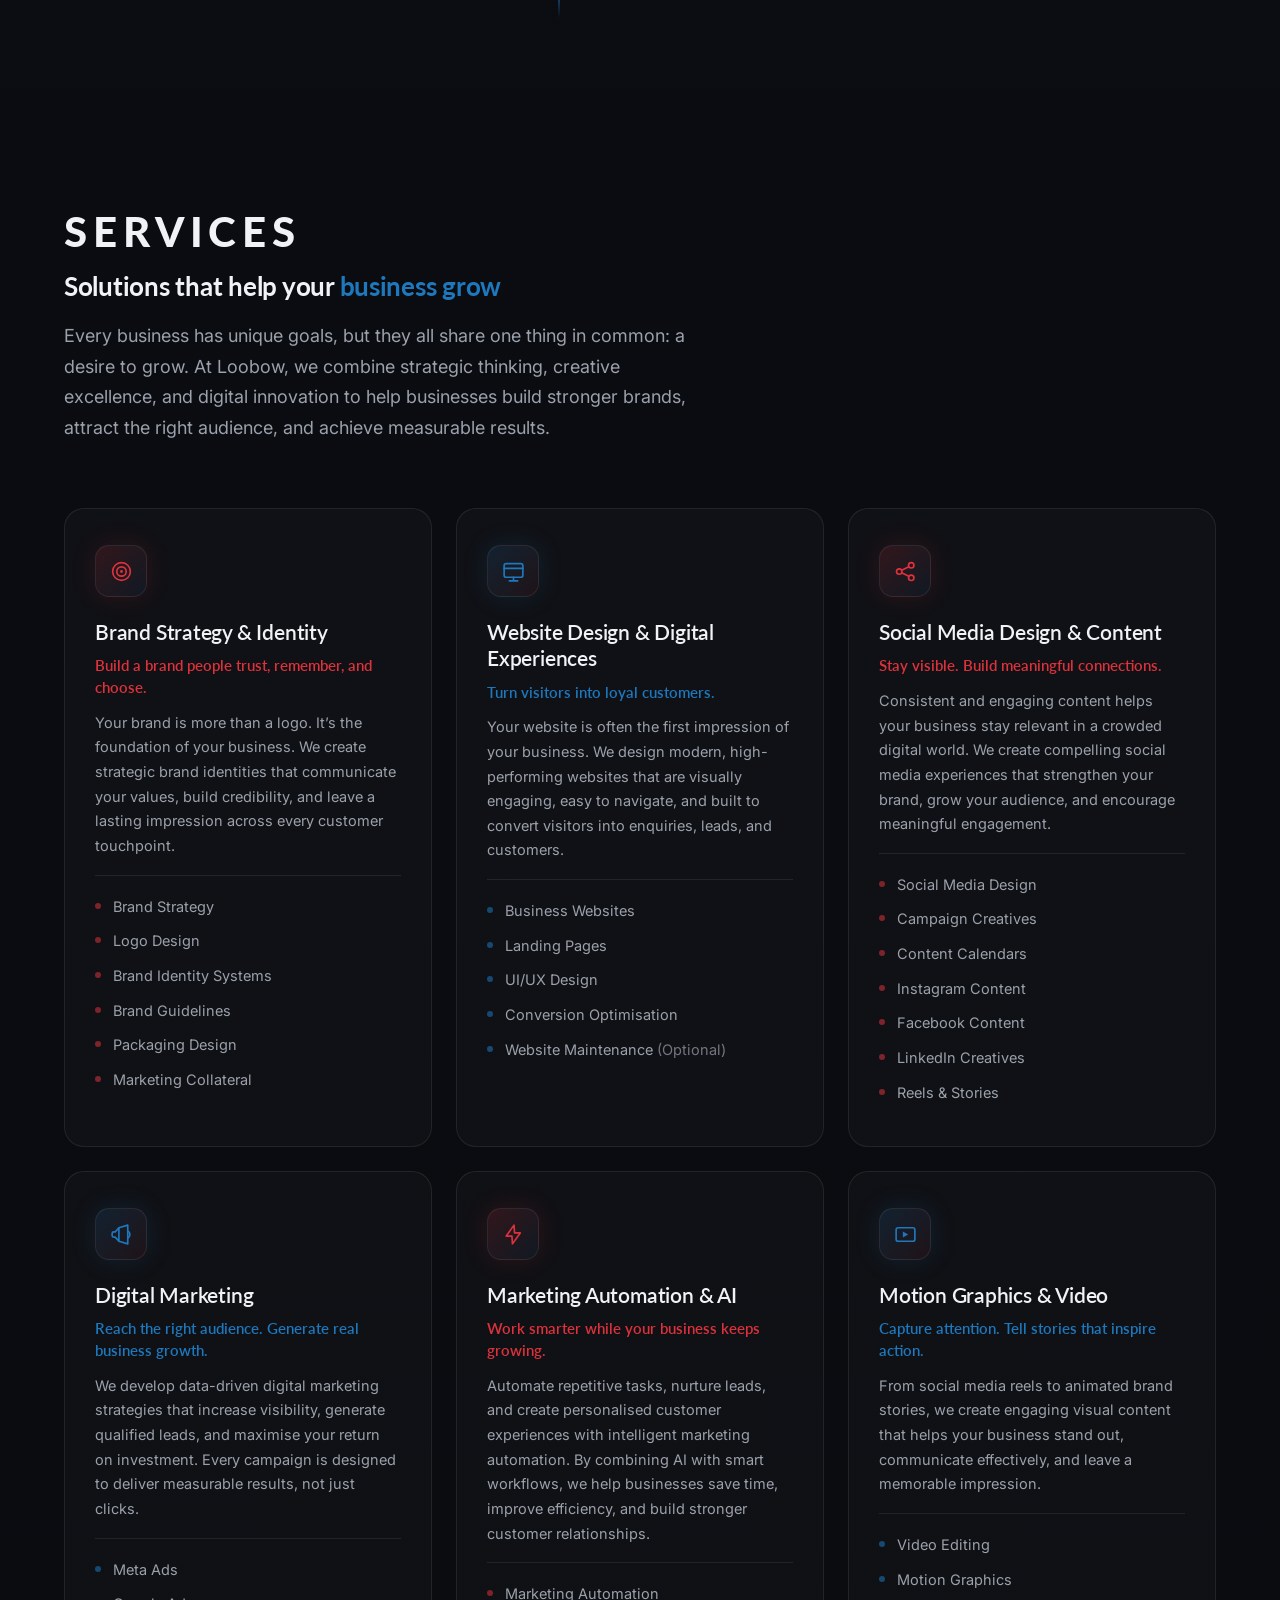
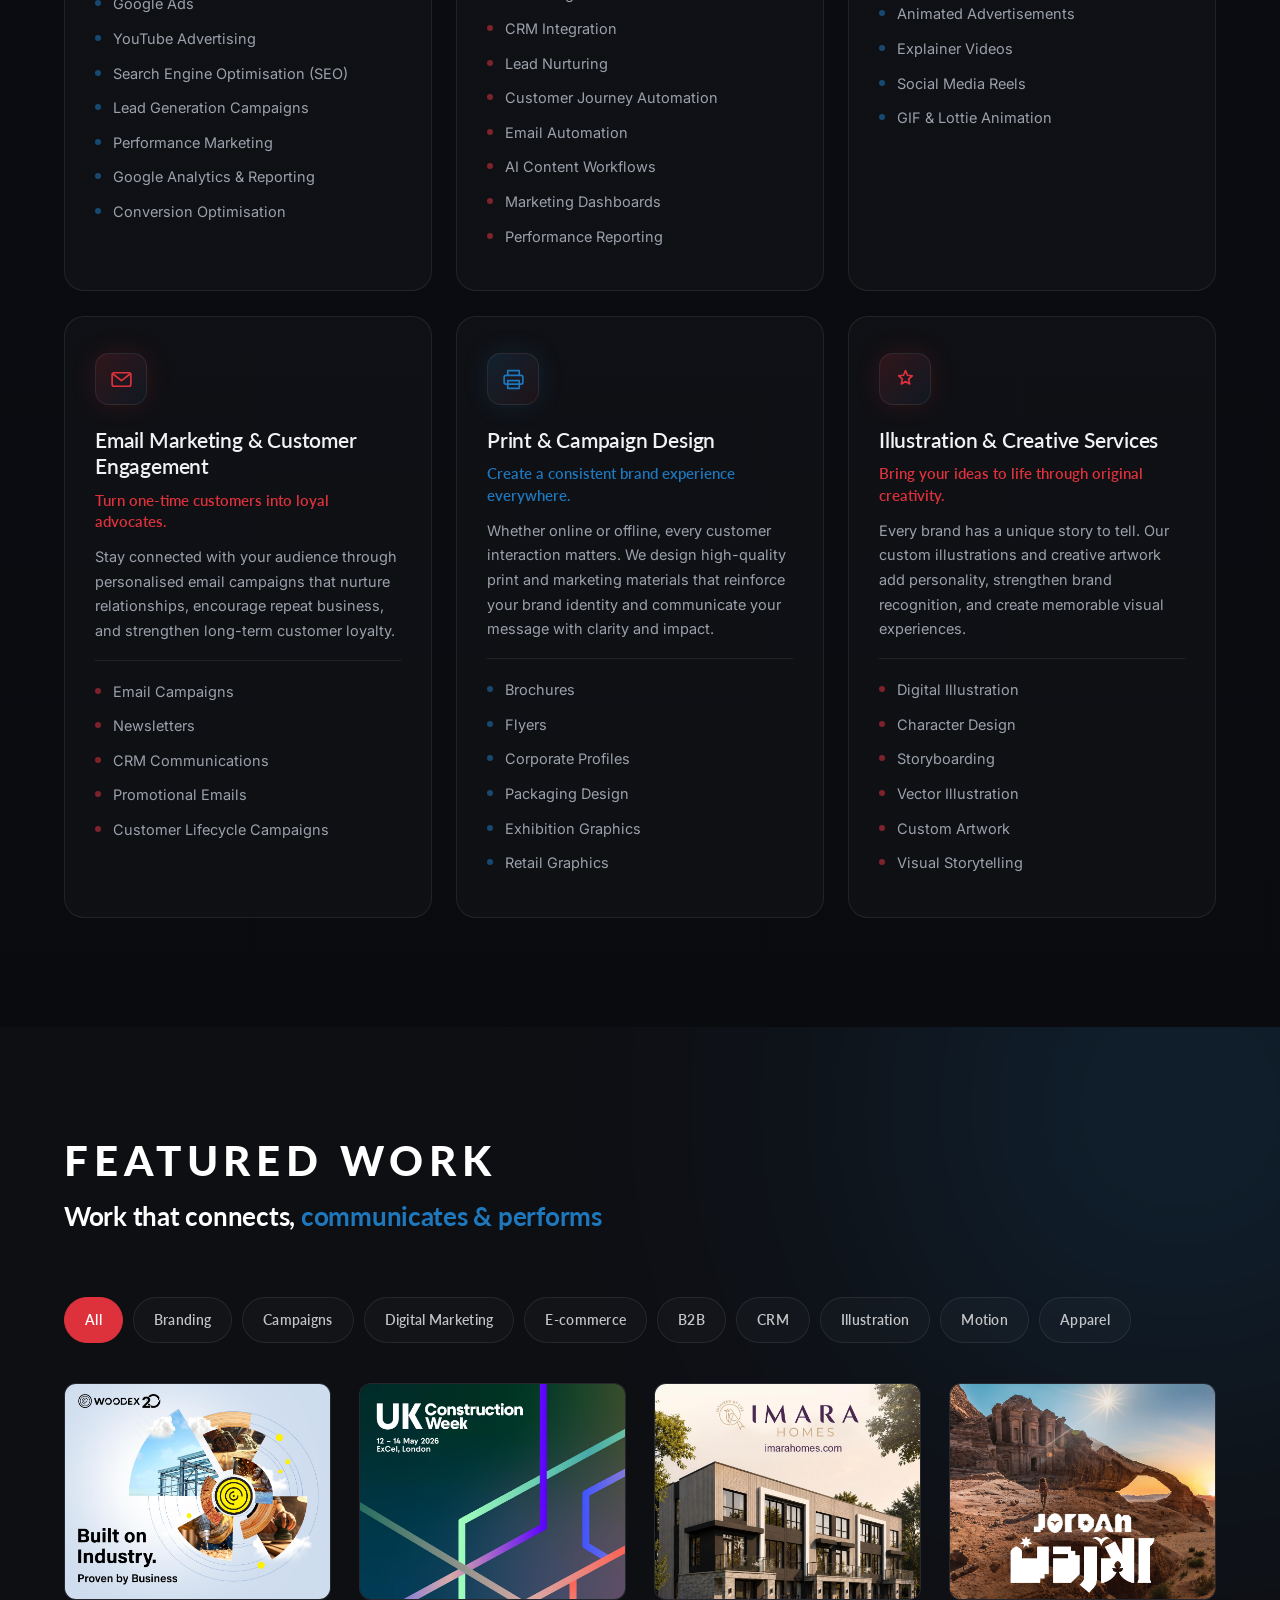
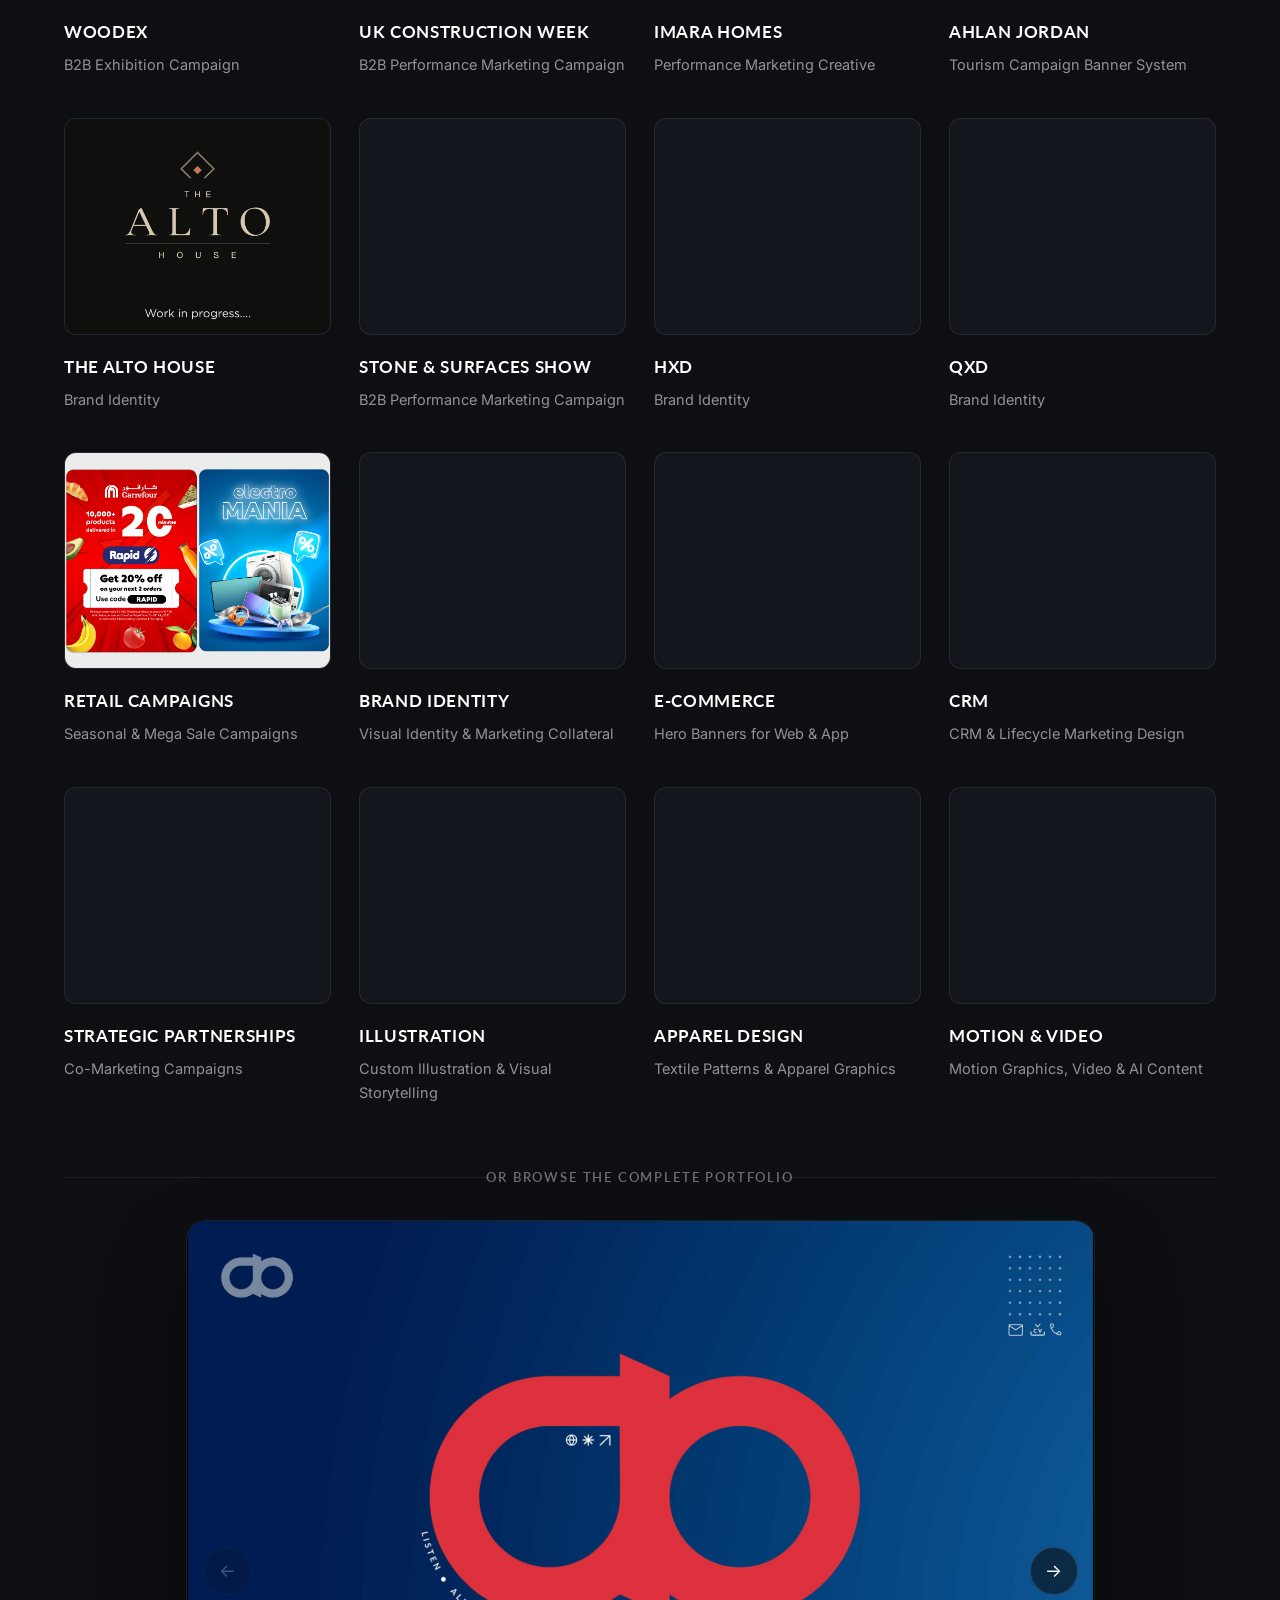
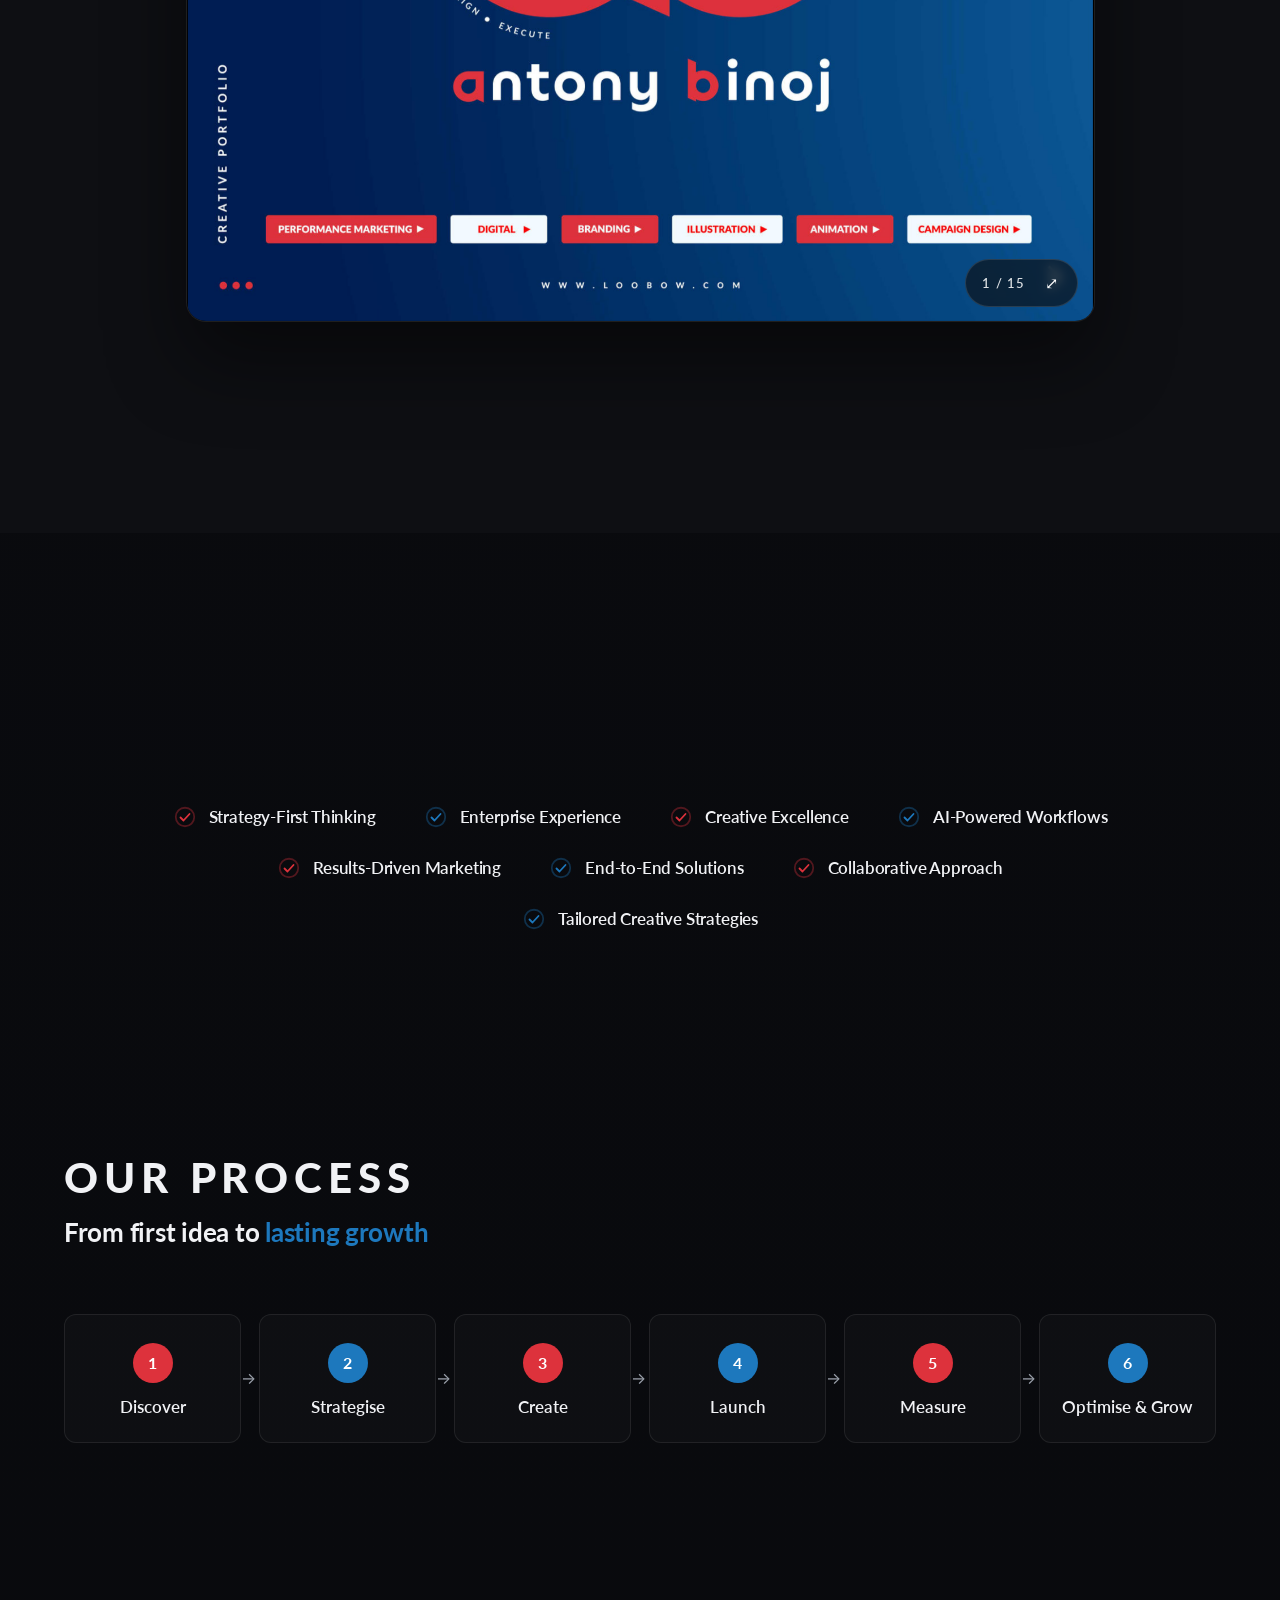
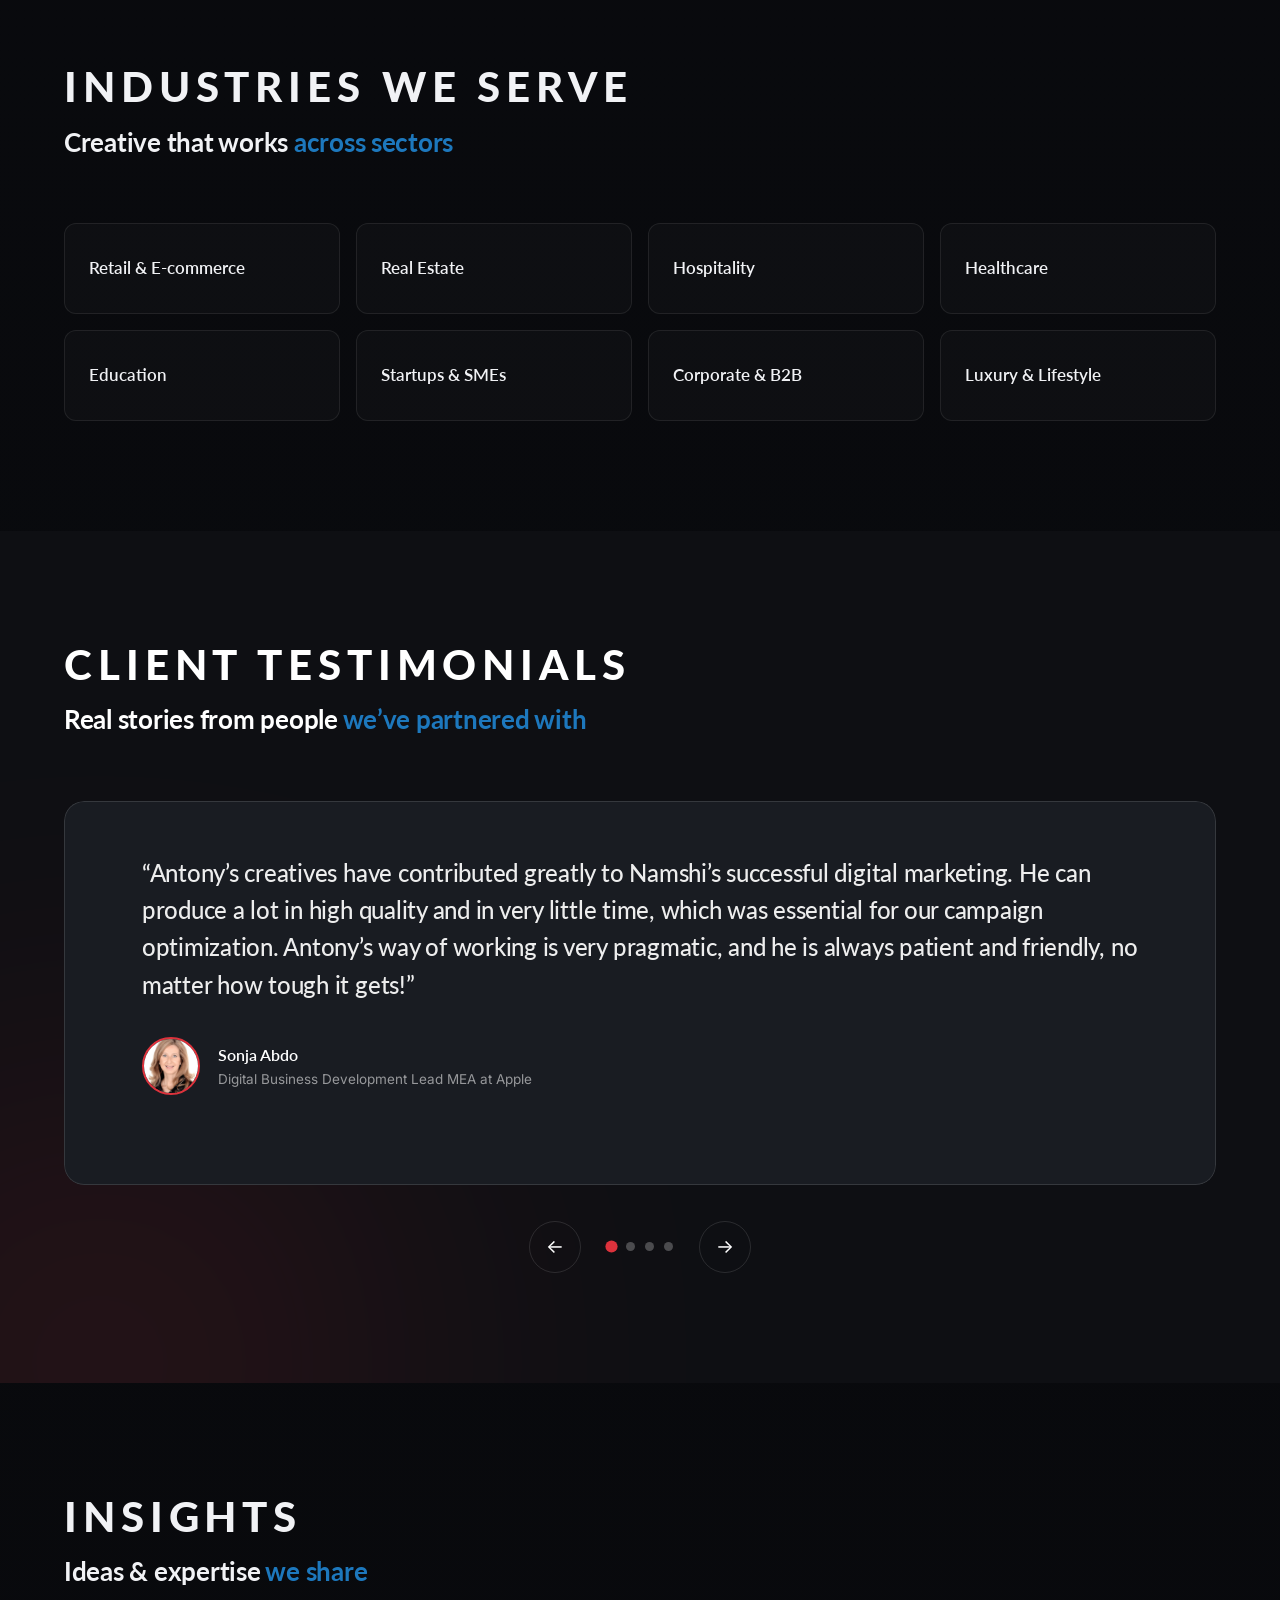
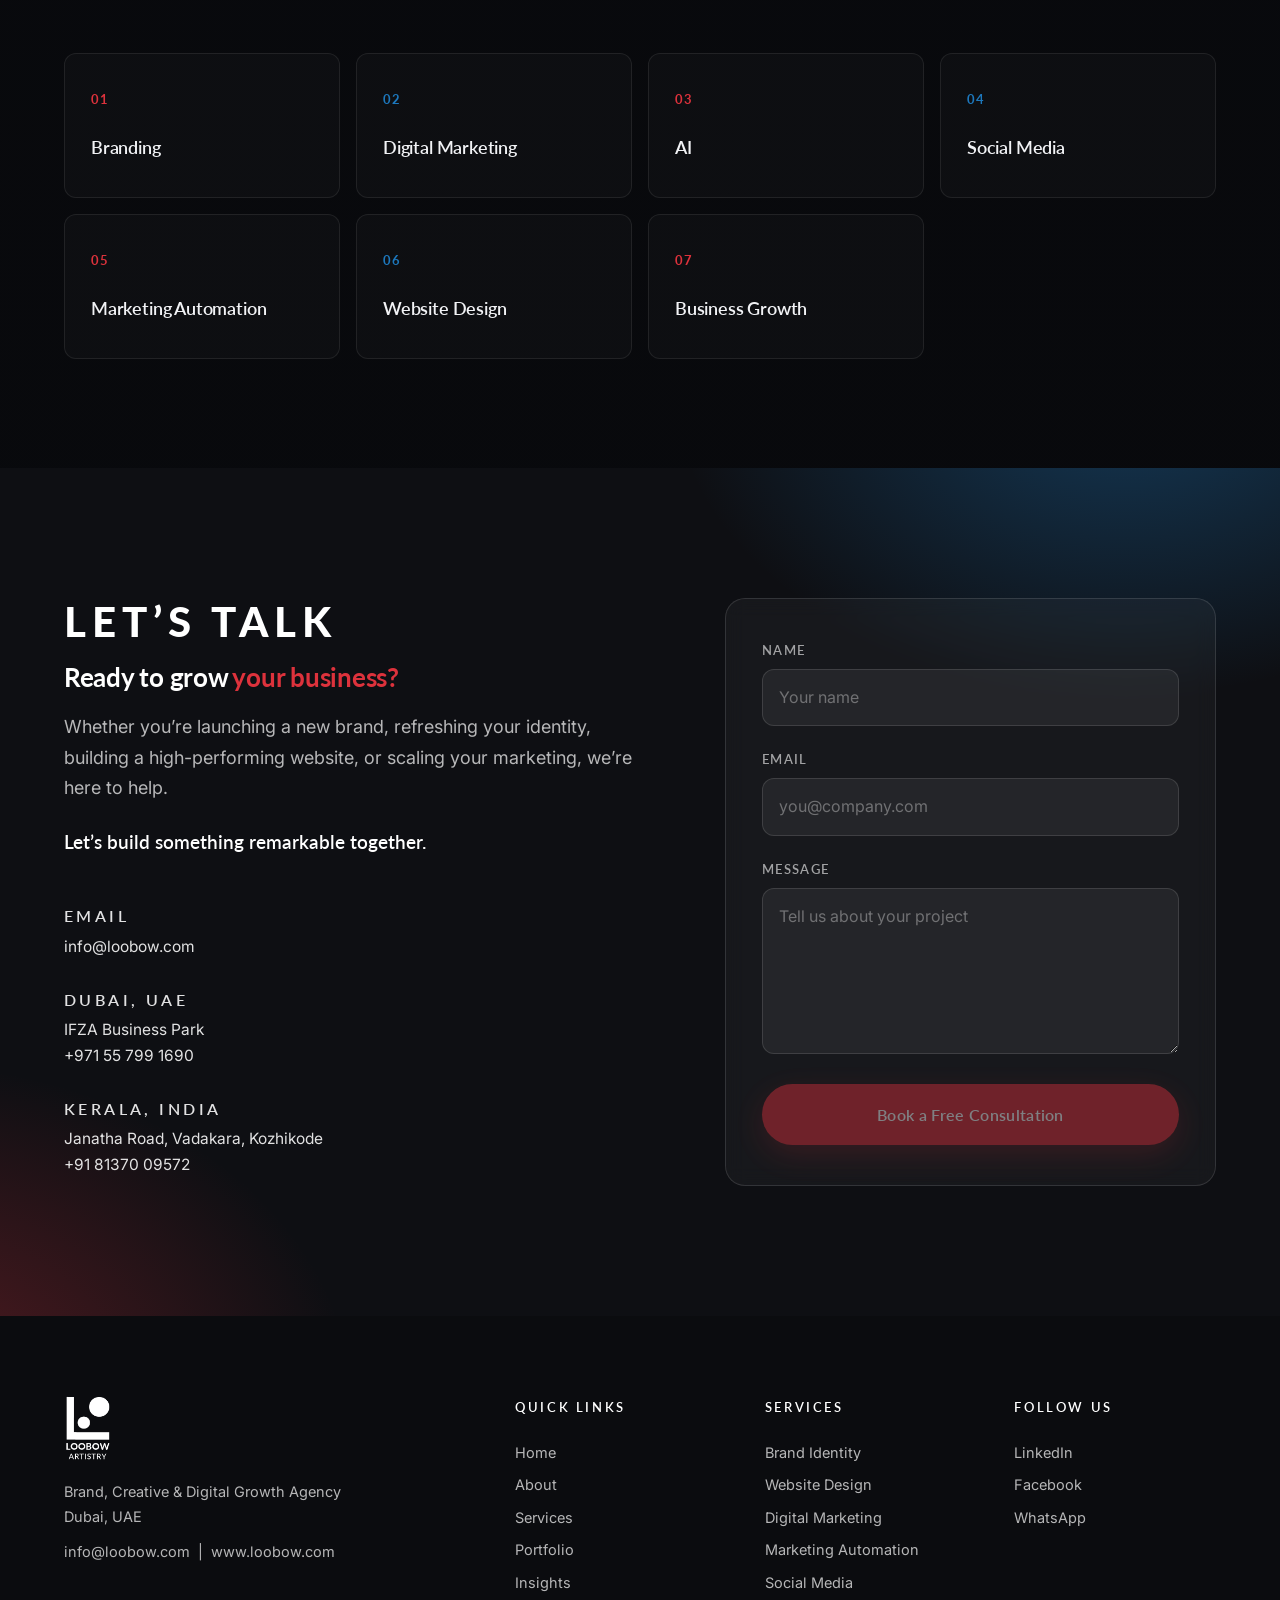
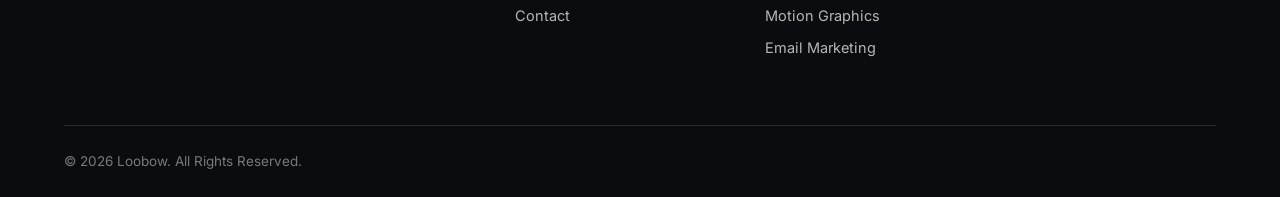
==== commit b396bb3c: "navigation changed to html page" ====
--- a/digital.html
+++ b/digital.html
@@ -10,8 +10,8 @@
   <meta property="og:title" content="Loobow Digital | Branding &amp; Digital Marketing in Dubai">
   <meta property="og:description" content="Loobow Digital is a creative agency in Dubai offering branding, graphic design, digital marketing and web experiences that help businesses grow.">
   <meta property="og:image" content="https://loobow.com/images/social-preview.png">
-  <meta property="og:url" content="https://loobow.com/digital">
-  <link rel="canonical" href="https://loobow.com/digital">
+  <meta property="og:url" content="https://loobow.com/digital.html">
+  <link rel="canonical" href="https://loobow.com/digital.html">
   <meta property="og:type" content="website">
 
   <link rel="icon" href="/favicon.ico" type="image/x-icon">
@@ -52,10 +52,10 @@
         "telephone": "+971557991690",
         "subOrganization": [
           {
-            "@id": "https://loobow.com/mosaic#organization"
+            "@id": "https://loobow.com/mosaic.html#organization"
           },
           {
-            "@id": "https://loobow.com/digital#organization"
+            "@id": "https://loobow.com/digital.html#organization"
           }
         ]
       },
@@ -71,9 +71,9 @@
       },
       {
         "@type": "Organization",
-        "@id": "https://loobow.com/digital#organization",
+        "@id": "https://loobow.com/digital.html#organization",
         "name": "Loobow Digital",
-        "url": "https://loobow.com/digital",
+        "url": "https://loobow.com/digital.html",
         "description": "Loobow Digital is a creative agency in Dubai offering branding, graphic design, digital marketing and web experiences that help businesses grow.",
         "email": "info@loobow.com",
         "telephone": "+971557991690",
@@ -89,8 +89,8 @@
       },
       {
         "@type": "WebPage",
-        "@id": "https://loobow.com/digital#webpage",
-        "url": "https://loobow.com/digital",
+        "@id": "https://loobow.com/digital.html#webpage",
+        "url": "https://loobow.com/digital.html",
         "name": "Loobow Digital | Branding & Digital Marketing in Dubai",
         "description": "Loobow Digital is a creative agency in Dubai offering branding, graphic design, digital marketing and web experiences that help businesses grow.",
         "inLanguage": "en",
@@ -98,13 +98,13 @@
           "@id": "https://loobow.com/#website"
         },
         "about": {
-          "@id": "https://loobow.com/digital#organization"
+          "@id": "https://loobow.com/digital.html#organization"
         },
         "mainEntity": {
-          "@id": "https://loobow.com/digital#organization"
+          "@id": "https://loobow.com/digital.html#organization"
         },
         "breadcrumb": {
-          "@id": "https://loobow.com/digital#breadcrumb"
+          "@id": "https://loobow.com/digital.html#breadcrumb"
         },
         "primaryImageOfPage": {
           "@type": "ImageObject",
@@ -115,7 +115,7 @@
       },
       {
         "@type": "BreadcrumbList",
-        "@id": "https://loobow.com/digital#breadcrumb",
+        "@id": "https://loobow.com/digital.html#breadcrumb",
         "itemListElement": [
           {
             "@type": "ListItem",
@@ -127,7 +127,7 @@
             "@type": "ListItem",
             "position": 2,
             "name": "Loobow Digital",
-            "item": "https://loobow.com/digital"
+            "item": "https://loobow.com/digital.html"
           }
         ]
       }
@@ -142,18 +142,11 @@
     <div class="division-bar-inner">
       <a class="division-home" href="/" aria-label="Loobow home" title="Loobow home"><svg viewBox="0 0 24 24" fill="none" stroke="currentColor" stroke-width="1.7" stroke-linecap="round" stroke-linejoin="round" aria-hidden="true" focusable="false"><path d="m3 10 9-7 9 7" /><path d="M5 9v12h5v-7h4v7h5V9" /></svg></a>
       <div class="division-options">
-        <a class="division-link" href="/digital" aria-current="page">Digital</a>
-        <a class="division-link" href="/mosaic">Mosaic</a>
+        <a class="division-link" href="/digital.html" aria-current="page">Digital</a>
+        <a class="division-link" href="/mosaic.html">Mosaic</a>
       </div>
     </div>
   </nav>
-
-  <!-- ======= PRELOADER ======= -->
-  <div id="preloader">
-    <video autoplay muted loop playsinline aria-label="Loading Loobow">
-      <source src="images/mockup_454_825.webm" type="video/webm">
-    </video>
-  </div>
 
   <!-- ======= HEADER ======= -->
   <header class="site-header" id="siteHeader">
--- a/css/agency.css
+++ b/css/agency.css
@@ -264,35 +264,6 @@
   pointer-events: none;
 }
 
-/* ---------- Preloader ---------- */
-
-#preloader {
-  position: fixed;
-  inset: 0;
-  z-index: 300;
-  background: #0A0B0F;
-  display: flex;
-  align-items: center;
-  justify-content: center;
-  transition: opacity 0.55s ease, visibility 0.55s ease;
-}
-
-#preloader img,
-#preloader video {
-  display: block;
-  width: min(230px, 55vw);
-  height: auto;
-  /* same trick as the about clip: the video has solid black baked in, so
-     screen blending sinks it into the dark preloader instead of showing a card */
-  mix-blend-mode: screen;
-}
-
-#preloader.done {
-  opacity: 0;
-  visibility: hidden;
-  pointer-events: none;
-}
-
 /* ---------- Header ---------- */
 
 .site-header {
